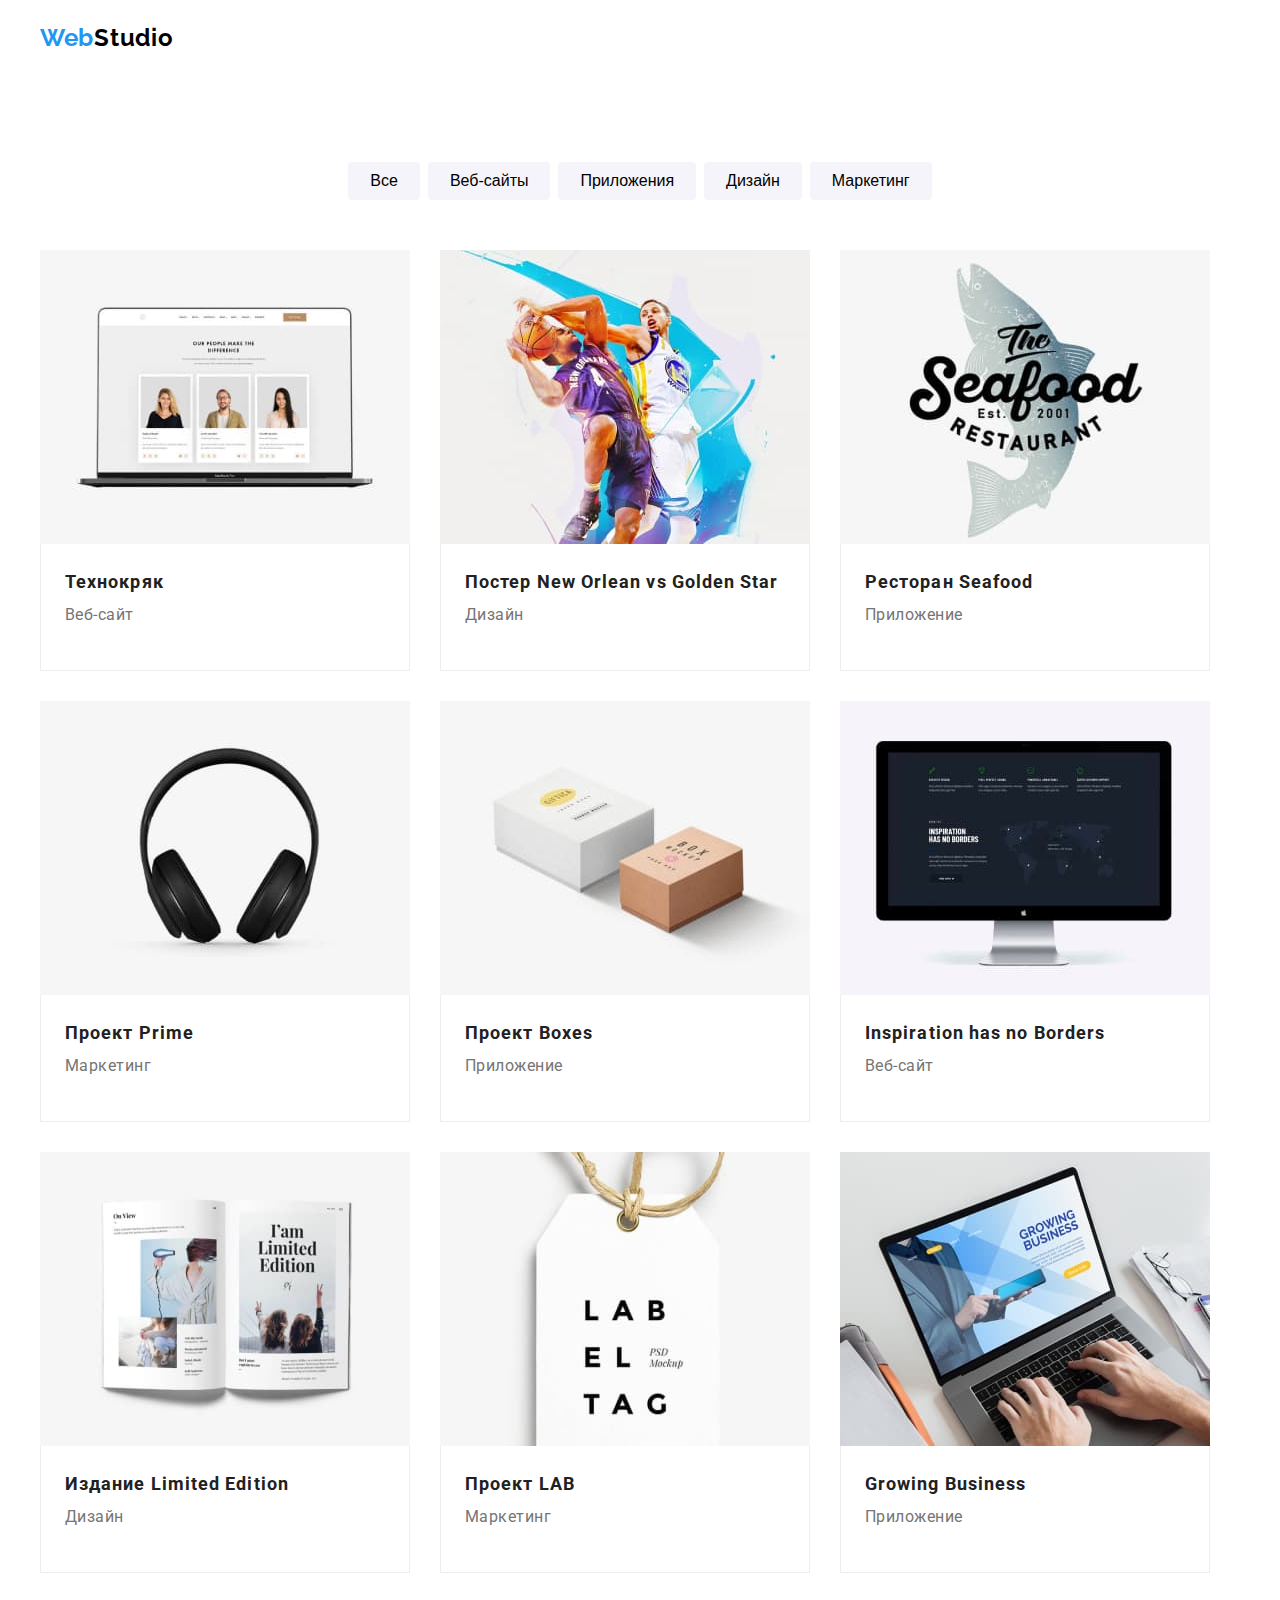
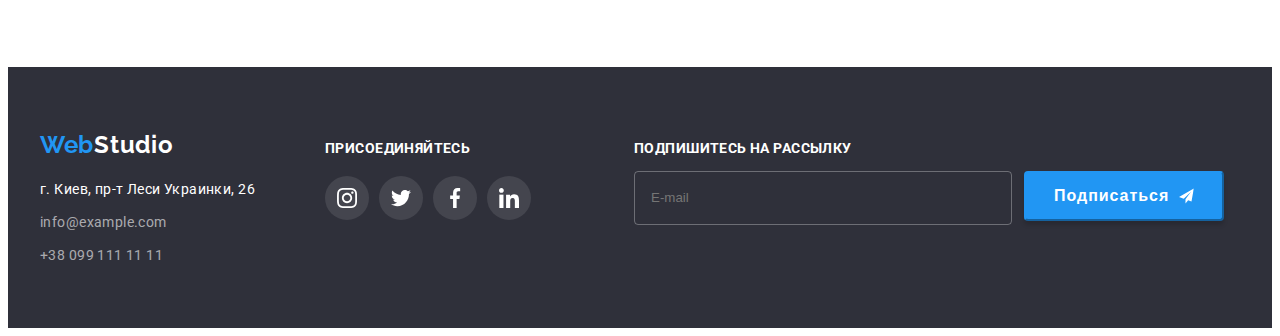
==== portfolio.html @ 55b9c70d "Адаптирует мобильную версию" ====
<!DOCTYPE html>
<html lang="en">

<head>
    <meta charset="UTF-8">
    <meta http-equiv="X-UA-Compatible" content="IE=edge">
    <meta name="viewport" content="width=device-width, initial-scale=1.0">
    <title>Document</title>
    <link
        href="https://fonts.googleapis.com/css2?family=Raleway:wght@700&family=Roboto:wght@400;500;700;900&display=swap"
        rel="stylesheet">
    <link rel="stylesheet" href="https://cdnjs.cloudflare.com/ajax/libs/animate.css/4.1.1/animate.min.css" />
    <link rel="stylesheet" href="https://cdnjs.cloudflare.com/ajax/libs/modern-normalize/1.0.0/modern-normalize.min.css"
        integrity="sha512-ISS7cAi1PEhQ8jnbJpJZMd29NlhNj4AWYyLOSp2CE/CsHxTCu+r+t0D2yoJudVrd0/8fTVPUVDzY5Tvli75u/g=="
        crossorigin="anonymous" />
    <!-- <link rel="stylesheet" href="./css/styles.css"> -->
    <link rel="stylesheet" href="./css/main.min.css">
</head>

<body>
    <!-- HEADER -->
    <header class="header border">
        <div class="container description__container header-container">
            <nav class="header__navigation">
                <a href="" class="footer-addres__logo link animate__backInDown" lang="en"><span>Web</span>Studio</a>

                <ul class="menu list">
                    <li class="menu__item">
                        <a href="./index.html" class="link menu-link">Студия</a>
                    </li>
                    <li class="menu__item">
                        <a href="" class="link current menu-link">Портфолио</a>
                    </li>
                    <li class="menu__item">
                        <a href="" class="link menu-link">Контакты</a>
                    </li>
                </ul>
            </nav>

            <ul class="list list-header header__list">
                <li class="list__item">
                    <a class="link list__link" href="mailtu:info@devstudio.com">
                        <svg class="list__link-cont" width="16" height="12">
                            <use href="./images/sprite.svg#icon-envelope"></use>
                        </svg>
                        info@devstudio.com
                    </a>
                </li>
                <li class="list__item">
                    <a class="link list__link " href="tel:+380961111111">
                        <svg class="list__link-cont" width="10" height="16">
                            <use href="./images/sprite.svg#icon-smartphone"></use>
                        </svg>
                        +38 096 111 11 11
                    </a>
                </li>
            </ul>
        </div>
    </header>

    <main>
        <section class="section">
            <div class="container description__container">
                <!-- Скрытый заголовок -->
                <h2 class="visually-hidden">Портфолио компании</h2>
                <ul class="filters">
                    <li class="filters__item list"><button class="button" type="button">Все</button></li>
                    <li class="filters__item list"><button class="button" type="button">Веб-сайты</button></li>
                    <li class="filters__item list"><button class="button" type="button">Приложения</button></li>
                    <li class="filters__item list"><button class="button" type="button">Дизайн</button></li>
                    <li class="filters__item list"><button class="button" type="button">Маркетинг</button></li>
                </ul>
                <ul class="portfolio list">
                    <li class="list  portfolio__list">
                        <a class="link portfolio__item" href="">
                            <div class="portfolio__wrapper">
                                <img src="./images/beb-tehnokr.jpg" alt="Three developers" width="370">
                                <p class="portfolio__overlay">Технокряк это современная площадка распространения
                                    коронавируса. Компании используют эту платформу для цифрового
                                    шпионажа и атак на защищённые сервера конкурентов.</p>
                            </div>
                            <div class="portfolio__border">
                                <h3 class="portfolio__heading">Технокряк</h3>
                                <p class="portfolio__text">Веб-сайт</p>
                            </div>
                        </a>
                    </li>
                    <li class="list portfolio__list">
                        <a class="link portfolio__item" href="">
                            <div class="portfolio__wrapper">
                                <img class="portfolio-img" src="./images/design-poster.jpg" alt="Boysketball game"
                                    width="370">
                                <p class="portfolio__overlay">Технокряк это современная площадка распространения
                                    коронавируса. Компании используют эту
                                    платформу для цифрового
                                    шпионажа и атак на защищённые сервера конкурентов.</p>
                            </div>
                            <div class="portfolio__border">
                                <h3 class="portfolio__heading">Постер New Orlean vs Golden Star</h3>
                                <p class="portfolio__text">Дизайн</p>
                            </div>
                        </a>
                    </li>
                    <li class="list portfolio__list">
                        <a class="link portfolio__item" href="">
                            <div class="portfolio__wrapper">
                                <img src="./images/app-restaurant.jpg" alt="Restaurant the seafood" width="370">
                                <p class="portfolio__overlay">Технокряк это современная площадка распространения
                                    коронавируса. Компании используют эту
                                    платформу для цифрового
                                    шпионажа и атак на защищённые сервера конкурентов.</p>
                            </div>
                            <div class="portfolio__border">
                                <h3 class="portfolio__heading">Ресторан Seafood</h3>
                                <p class="portfolio__text">Приложение</p>
                            </div>
                        </a>
                    </li>
                    <li class="list portfolio__list">
                        <a class="link portfolio__item" href="">
                            <div class="portfolio__wrapper">
                                <img src="./images/marketing-project.jpg" alt="Headphones" width="370">
                                <p class="portfolio__overlay">Технокряк это современная площадка распространения
                                    коронавируса. Компании используют эту
                                    платформу для цифрового
                                    шпионажа и атак на защищённые сервера конкурентов.</p>
                            </div>
                            <div class="portfolio__border">
                                <h3 class="portfolio__heading">Проект Prime</h3>
                                <p class="portfolio__text">Маркетинг</p>
                            </div>

                        </a>
                    </li>
                    <li class="list portfolio__list">
                        <a class="link portfolio__item" href="">
                            <div class="portfolio__wrapper">
                                <img src="./images/attachment-box.jpg" alt="Two boxes" width="370">
                                <p class="portfolio__overlay">Технокряк это современная площадка распространения
                                    коронавируса. Компании используют эту
                                    платформу для цифрового
                                    шпионажа и атак на защищённые сервера конкурентов.</p>
                            </div>
                            <div class="portfolio__border">
                                <h3 class="portfolio__heading">Проект Boxes</h3>
                                <p class="portfolio__text">Приложение</p>
                            </div>
                        </a>
                    </li>
                    <li class="list portfolio__list">
                        <a class="link portfolio__item" href="">
                            <div class="portfolio__wrapper">
                                <img src="./images/web-inspiration.jpg" alt="Computer" width="370">
                                <p class="portfolio__overlay">Технокряк это современная площадка распространения
                                    коронавируса. Компании используют эту
                                    платформу для цифрового
                                    шпионажа и атак на защищённые сервера конкурентов.</p>
                            </div>
                            <div class="portfolio__border">
                                <h3 class="portfolio__heading">Inspiration has no Borders</h3>
                                <p class="portfolio__text">Веб-сайт</p>
                            </div>
                        </a>
                    </li>
                    <li class="list portfolio__list">
                        <a class="link portfolio__item" href="">
                            <div class="portfolio__wrapper">
                                <img src="./images/edition-design.jpg" alt="Paper edition" width="370">
                                <p class="portfolio__overlay">Технокряк это современная площадка распространения
                                    коронавируса. Компании используют эту
                                    платформу для цифрового
                                    шпионажа и атак на защищённые сервера конкурентов.</p>
                            </div>
                            <div class="portfolio__border">
                                <h3 class="portfolio__heading">Издание Limited Edition</h3>
                                <p class="portfolio__text">Дизайн</p>
                            </div>

                        </a>
                    </li>
                    <li class="list portfolio__list">
                        <a class="link portfolio__item" href="">
                            <div class="portfolio__wrapper">
                                <img src="./images/marketing-lab.jpg" alt="Inscription emblem" width="370">
                                <p class="portfolio__overlay">Технокряк это современная площадка распространения
                                    коронавируса. Компании используют эту
                                    платформу для цифрового
                                    шпионажа и атак на защищённые сервера конкурентов.</p>
                            </div>
                            <div class="portfolio__border">
                                <h3 class="portfolio__heading">Проект LAB</h3>
                                <p class="portfolio__text">Маркетинг</p>
                            </div>
                        </a>
                    </li>
                    <li class="list portfolio__list">
                        <a class="link portfolio__item" href="">
                            <div class="portfolio__wrapper">
                                <img src="./images/business-application.jpg" alt="Growing business app" width="370">
                                <p class="portfolio__overlay">Технокряк это современная площадка распространения
                                    коронавируса. Компании используют эту
                                    платформу для цифрового
                                    шпионажа и атак на защищённые сервера конкурентов.</p>
                            </div>
                            <div class="portfolio__border">
                                <h3 class="portfolio__heading">Growing Business</h3>
                                <p class="portfolio__text">Приложение</p>
                            </div>
                        </a>
                    </li>
                </ul>
            </div>
        </section>
    </main>

    <!-- Footer -->
    <footer class="footer">
        <div class="container description__container footer-container">
            <div class="footer-addres footer__relations">
                <a class="footer-addres__logo link color" href="" lang="en"><span>Web</span>Studio</a>
                <address>
                    <p class="footer-addres__company">г. Киев, пр-т Леси Украинки, 26</p>
                    <ul class="contacts list">
                        <li class="contacts__element">
                            <a class="contacts__connect link" href="mailto:info@example.com">info@example.com</a>
                        </li>
                        <li>
                            <a class="contacts__connect link" href="tel:+380991111111">+38 099 111 11 11</a>
                        </li>
                    </ul>
                </address>
            </div>
            <div class="subscription">
                <p class="subscription__offer">Присоединяйтесь</p>
                <ul class="subscription-list list">
                    <li>
                        <a class="subscription-list__element" href="">
                            <svg class="footer-element__icon">
                                <use href="./images/sprite.svg#icon-instagram"></use>
                            </svg>
                        </a>
                    </li>
                    <li>
                        <a class="subscription-list__element" href="">
                            <svg class="footer-element__icon">
                                <use href="./images/sprite.svg#icon-twitter"></use>
                            </svg>
                        </a>
                    </li>
                    <li>
                        <a class="subscription-list__element" href="">
                            <svg class="footer-element__icon">
                                <use href="./images/sprite.svg#icon-facebook"></use>
                            </svg>
                        </a>
                    </li>
                    <li>
                        <a class="subscription-list__element" href="">
                            <svg class="footer-element__icon">
                                <use href="./images/sprite.svg#icon-linkedin"></use>
                            </svg>
                        </a>
                    </li>
                </ul>
            </div>
            <div class="footer-modal footer__footer-modal">
                <form action="">
                    <p class="footer-modal__subscription">Подпишитесь на рассылку</p>
                    <div class="footer-form">
                        <input type="email" name="user-email" class="footer-form__input" placeholder="E-mail">
                        <button type="submit" class="footer-btn">Подписаться
                            <svg class="footer-form__icon">
                                <use href="./images/sprite.svg#icon-send"></use>
                            </svg>
                        </button>
                    </div>
                </form>
            </div>
        </div>
    </footer>
</body>

</html>
---- css/styles.css ----
/* ============HEADER============= */

/* ==============HERO=============== */

/* ===========Особености подхода к работе=============== */

/* =========Вид деятельности компании========== */

/* ===========Состав компании============ */

/* ===============Постоянные клиенты================== */

/* ===============Footer============= */

/* ============Модальное окно================ */

/* =========Футер-форма============= */

/* ============Страница portfolio================ */
/* ============Секция портфолио компании============= */
---- css/main.min.css ----
:root{--primary-text-color:#212121;--second-color:#757575;--accent-color:#2196F3;--fon-batton: #2196F3;--wite-color:#ffffff;--transition-timing-function: cubic-bezier(0.4, 0, 0.2, 1);--transition-duration: 250ms;--background-color-backdrop: rgba(0, 0, 0, 0.2)}.visually-hidden{position:absolute;width:1px;height:1px;margin:-1px;border:0;padding:0;white-space:nowrap;clip-path:inset(100%);clip:rect(0 0 0 0);overflow:hidden}body{font-family:'roboto', sans-serif;background-color:#ffffff}.list{list-style:none;padding:0;margin:0}.link{text-decoration:none;color:#000}img{display:block}.section{padding-top:94px;padding-bottom:94px}.container{width:100%;padding-left:15px;padding-right:15px}@media screen and (min-width: 480px){.container{width:480px;margin:0 auto}}@media screen and (min-width: 768px){.container{width:768px}}@media screen and (min-width: 1200px){.container{width:1200px}}.work__title{font-size:36px;line-height:1.16;text-align:center;letter-spacing:0.03em;color:var(--primary-text-color);margin-top:0px;margin-bottom:50px}.social-list__icon{transition-property:fill;transition-duration:var(--transition-duration);transition-timing-function:var(--transition-timing-function);width:20px;height:20px;fill:#AFB1B8}.social-list__link:hover .social-list__icon,.social-list__link:focus .social-list__icon{fill:var(--wite-color)}.social-list{display:flex;justify-content:space-between}.social-list__link{transition-property:background-color;transition-duration:var(--transition-duration);transition-timing-function:var(--transition-timing-function);display:flex;justify-content:center;align-items:center;width:44px;height:44px;border-radius:50px}.social-list__link:hover,.social-list__link:focus{background-color:#2196F3}.backdrop{position:fixed;height:100%;width:100%;top:0;left:0;background-color:var(--background-color-backdrop);z-index:10;transition-property:opacity, visibility;transition-duration:var(--transition-duration);transition-timing-function:linear;background:rgba(0,0,0,0.2)}.is-hidden{opacity:0;pointer-events:none;visibility:hidden}.modal{position:absolute;top:50%;left:50%;transform:translate(-50%, -50%) scale(1);padding:40px;width:528px;height:581px;background-color:var(--wite-color);box-shadow:0px 1px 3px rgba(0,0,0,0.12),0px 1px 1px rgba(0,0,0,0.14),0px 2px 1px rgba(0,0,0,0.2);border-radius:4px;transition:transform var(--transition-duration) linear}.modal-clos-btn{position:absolute;top:8px;right:8px;width:30px;height:30px;border:1px solid rgba(0,0,0,0.1);cursor:pointer;background-color:var(--wite-color);border-radius:50%;padding:6px 6px;transition:fill var(--transition-duration) cubic-bezier(0.4, 0, 0.2, 1)}.modal-clos-btn:hover,.modal-clos-btn:focus{fill:var(--accent-color);transition:fill var(--transition-duration) cubic-bezier(0.4, 0, 0.2, 1)}.modal-clos-btn__icon{width:18px;height:18px}.form__policy-link{color:var(--accent-color)}.backdrop .is-hidden .modal{transform:translate(-50%, -50%) scale(0.8)}.form__head{font-style:normal;font-weight:bold;font-size:20px;line-height:1.15;text-align:center;margin-top:0px;margin-bottom:12px}.form{display:flex;flex-direction:column}.form__label{margin-bottom:10px;font-weight:400;font-size:12px;line-height:1.16;letter-spacing:0.01em;color:#757575}.form__input{width:100%;height:40px;border:1px solid rgba(33,33,33,0.2);border-radius:4px;padding-left:42px;cursor:pointer;transition:border-color var(--transition-duration) cubic-bezier(0.4, 0, 0.2, 1)}.form__input:focus{border-color:var(--accent-color);outline:none;transition:border-color var(--transition-duration) cubic-bezier(0.4, 0, 0.2, 1)}.form__icon{position:absolute;width:18px;height:18px;left:12px;top:50%;transform:translateY(-50%)}.form__input:focus+.form__icon{fill:var(--accent-color);transition:fill var(--transition-duration) cubic-bezier(0.4, 0, 0.2, 1)}.form__input-wrapper{margin-top:4px;display:block;position:relative}.form__message{height:120px;width:100%;border:1px solid rgba(33,33,33,0.2);resize:none;padding:12px 16px;margin-top:4px;transition:border-color var(--transition-duration) cubic-bezier(0.4, 0, 0.2, 1)}.form__message::placeholder{font-size:14px;line-height:1.14;letter-spacing:0.01em;color:rgba(117,117,117,0.5)}.form__message:focus{outline:none;border-color:var(--accent-color);transition:border-color var(--transition-duration) cubic-bezier(0.4, 0, 0.2, 1)}.visually-hidden{position:absolute !important;clip:rect(1px 1px 1px 1px);clip:rect(1px, 1px, 1px, 1px);padding:0 !important;border:0 !important;height:1px !important;width:1px !important;overflow:hidden}.form__icon-checkbox{vertical-align:middle;display:inline-block;width:16px;height:16px;background:#FFFFFF;color:#FFFFFF;border:2px solid #212121;border-radius:4px;transition:background var(--transition-duration) cubic-bezier(0.4, 0, 0.2, 1);cursor:pointer}.form__checkbox:checked+.form__icon-checkbox{background-image:url(../images/icon-check.svg);background-size:contain;background-origin:border-box;border-radius:2px;border:2px solid #2196F3;transition:background-image var(--transition-duration) cubic-bezier(0.4, 0, 0.2, 1);background-color:var(--accent-color)}.form__checkbox:focus+.form__icon-checkbox{border-color:var(--accent-color)}.form__checkbox-policy{font-weight:normal;font-size:14px;line-height:1.71;color:#757575;margin-bottom:30px}.form-btn{width:200px;height:50px;background:#2196F3;border-color:var(--accent-color);border-radius:4px;color:#FFFFFF;font-weight:700;font-size:16px;line-height:1.88;letter-spacing:0.06em;margin-left:auto;margin-right:auto;box-shadow:0px 1px 3px rgba(0,0,0,0.12),0px 1px 1px rgba(0,0,0,0.14),0px 2px 1px rgba(0,0,0,0.2);cursor:pointer}.form-btn:focus{font-size:16px;font-weight:700;letter-spacing:.06em;width:200px;height:50px;background:#2196F3;border-color:var(--accent-color);border-radius:4px;color:#FFFFFF;line-height:1.88;margin-left:auto;margin-right:auto;box-shadow:0px 1px 3px rgba(0,0,0,0.12),0px 1px 1px rgba(0,0,0,0.14),0px 2px 1px rgba(0,0,0,0.2);cursor:pointer}.footer__footer-modal{margin-left:93px}.footer-modal__subscription{font-size:14px;font-weight:bold;letter-spacing:.03em;line-height:1.14;text-transform:uppercase;color:#FFFFFF}.footer-form__input{width:358px;height:50px;border:1px solid rgba(255,255,255,0.3);border-radius:4px;background-color:inherit;padding-left:16px}.footer-btn{display:flex;align-items:center;width:200px;height:50px;background:#2196F3;box-shadow:0px 4px 4px rgba(0,0,0,0.15);border-radius:4px;border-color:var(--accent-color);margin-left:12px;font-weight:bold;padding-left:28px;padding-right:28px;font-size:16px;line-height:1.87;letter-spacing:0.06em;color:#FFFFFF;padding-top:13px;padding-bottom:13px;cursor:pointer}.footer-form__icon{height:24px;width:24px;margin-left:10px}.footer-form{display:flex;margin-left:auto}.mobile-menu{position:fixed;top:0;left:0;width:100vw;height:100vh;overflow:auto;background-color:#ffffff;opacity:0;visibility:hidden;pointer-events:none}.mobile-menu__container{position:relative;padding-left:25px;padding-top:48px;padding-bottom:48px}.mobile-menu__close-btn{position:absolute;top:10px;right:15px;border:none;background-color:transparent;padding:0;line-height:0;cursor:pointer;background-color:var(--wite-color);transition:fill var(--transition-duration) cubic-bezier(0.4, 0, 0.2, 1)}.mobile-menu__close-btn:hover,.mobile-menu__close-btn:focus{fill:var(--accent-color);transition:fill var(--transition-duration) cubic-bezier(0.4, 0, 0.2, 1)}.mobile-menu.is-open{opacity:0;visibility:visible;pointer-events:auto}.mobile-menu__icon{width:40px;height:40px;padding:5px}.mobile-menu__link{font-style:normal;font-weight:500;font-size:40px;line-height:1.17;letter-spacing:0.02em}.mobile-menu__contact-tel{font-weight:500;font-size:34px;line-height:1.17;letter-spacing:0.02em;color:#2196F3}.mobile-menu__contact-list:not(:last-child){margin-bottom:32px}.mobile-menu__contact-link{font-style:normal;font-weight:500;font-size:24px;line-height:1.16;letter-spacing:0.02em;color:#757575}.mobile-menu__contact{margin-top:302px}.mobile-menu__social{display:flex;margin-top:64px;margin-right:68px;justify-content:space-between}.mobile-menu__social-list{font-style:normal;font-weight:500;font-size:18px;line-height:1.22;letter-spacing:0.02em}.mobile-menu__social-link{color:var(--accent-color)}.mobile-menu__item:not(:last-child){margin-bottom:32px}.current{color:var(--accent-color)}.mobile-menu__social-link::after{content:"";margin-left:10px;border:1px solid rgba(33,33,33,0.2);transform:rotate(90deg)}.menu{display:none}.header{padding-top:16px;padding-bottom:16px}.header__container{display:flex;justify-content:space-between;align-items:center}.header__list{display:none}.header__mobile-menu-btn{line-height:0;background-color:transparent;border:none;padding:0}.header__mobile-menu-icon{width:40px;height:40px}.footer-addres__logo{animation-duration:1000ms;font-family:"Raleway", sans-serif;font-weight:700;font-size:24px;line-height:1.16;letter-spacing:0.03em}.footer-addres__logo>span{color:var(--accent-color)}.hero{text-align:center;padding-top:200px;padding-bottom:200px;background-color:#2F303A;background-image:linear-gradient(rgba(47,48,58,0.4), rgba(47,48,58,0.4)),url("../images/bg.jpg");width:1600px;height:600px;margin-left:auto;margin-right:auto;background-size:cover}.hero__caption{max-width:696px;font-weight:900;font-size:44px;line-height:1.36;margin-top:0px;margin-bottom:30px;margin-right:auto;margin-left:auto;color:var(--wite-color);text-transform:uppercase;letter-spacing:0.06em}.modal-btn{font-weight:bold;font-size:16px;line-height:1.87;background-color:var(--fon-batton);color:var(--wite-color);cursor:pointer;min-width:200px;border-radius:4px;padding:10px 32px;align-items:center}.description__blok{display:flex;justify-content:center;align-items:center;width:270px;height:120px;margin-bottom:30px;background:#F5F4FA;border-radius:4px}.description__img{width:70px;height:70px}.description{padding-top:94px;padding-bottom:94px}.description__list{display:flex}.description__item:not(:last-child){margin-right:30px}.depiction__title{margin-top:0px;margin-bottom:10px;font-weight:700;font-style:normal;font-size:14px;line-height:1.14;letter-spacing:0.03em;text-transform:uppercase;color:var(--primary-text-color)}.depiction__text{font-size:14px;line-height:1.71;letter-spacing:0.03em;color:var(--second-color);margin-top:0px;margin-bottom:0px}.work{padding-bottom:94px}.work__list{display:flex;align-items:center;margin-top:-30px;margin-left:-30px;flex-wrap:wrap}.work__item{margin-top:30px;margin-left:30px}.work__product{position:relative}.work__heading{position:absolute;bottom:0;left:0;background:rgba(47,48,58,0.8);display:flex;justify-content:center;align-items:center;font-weight:700;font-size:14px;line-height:1.14;text-align:center;letter-spacing:0.03em;text-transform:uppercase;color:var(--wite-color);margin-top:0px;margin-bottom:0px;width:100%;height:70px}.structure{background:#F5F4FA}.structure__list{display:flex;flex-wrap:wrap;margin-top:-30px;margin-left:-30px}.team-member{margin-top:30px;margin-left:30px;box-shadow:0px 1px 3px rgba(0,0,0,0.12),0px 1px 1px rgba(0,0,0,0.14),0px 2px 1px rgba(0,0,0,0.2)}.team-member__subtitle{font-family:'Roboto', sans-serif;font-weight:500;font-size:16px;line-height:1.18;letter-spacing:0.03em;text-align:center;color:var(--primary-text-color);margin-bottom:10px;margin-top:0}.team-member__profession{font-family:'Roboto', sans-serif;font-size:16px;line-height:1.18;letter-spacing:0.03em;text-align:center;color:var(--second-color);margin-top:0px;margin-bottom:16px}.team-member__bloc{padding-top:30px;padding-bottom:30px;background-color:var(--wite-color);border-radius:0px 0px 4px 4px;border:1px solid #EEEEEE;padding-left:32px;padding-right:32px}.regular-clients{display:flex;justify-content:space-between;align-items:center;flex-wrap:wrap}.regular-clients__link{display:flex;justify-content:center;width:170px;height:92px;border:1px solid #AFB1B8;border-radius:4px;transition-property:border;transition-duration:var(--transition-duration);transition-timing-function:var(--transition-timing-function)}.regular-clients__link:hover,.regular-clients__link:after{border:1px solid #2196F3}.regular-clients__item{transition-property:fill;transition-duration:var(--transition-duration);transition-timing-function:var(--transition-timing-function);fill:#AFB1B8}.regular-clients__link:hover .regular-clients__item,.regular-clients__link:focus .regular-clients__item{fill:var(--fon-batton)}.footer{background:#2F303A;padding-top:60px;padding-bottom:60px}.footer__relations{margin-right:70px}.color{margin-bottom:20px;margin-right:0px}address{font-style:normal;font-weight:normal}.footer-addres__company{font-size:14px;line-height:1.71;letter-spacing:0.03em;color:var(--wite-color);margin-top:20px;margin-bottom:9px}.link.color{color:var(--wite-color)}.contacts__connect{transition-property:color;transition-duration:var(--transition-duration);transition-timing-function:var(--transition-timing-function);font-size:14px;line-height:1.71;letter-spacing:0.03em;color:rgba(255,255,255,0.6)}.contacts__connect:hover,.contacts__connect:focus{color:var(--accent-color)}.contacts__element{margin-bottom:9px}.subscription__offer{font-weight:700;font-size:14px;line-height:16px;letter-spacing:0.03em;text-transform:uppercase;color:var(--wite-color);margin-top:0px;margin-bottom:20px}.footer-container{display:flex;align-items:baseline}.subscription-list{display:flex}.subscription-list__element{transition-property:background-color;transition-duration:var(--transition-duration);transition-timing-function:var(--transition-timing-function);display:flex;justify-content:center;align-items:center;width:44px;height:44px;margin-right:10px;background-color:rgba(255,255,255,0.1);border-radius:50%}.subscription-list__element:hover,.subscription-list__element:focus{background-color:var(--fon-batton)}.footer-element__icon{width:20px;height:20px;fill:var(--wite-color)}.filters{display:flex;justify-content:center;padding-left:0px;margin-top:0px;margin-bottom:50px}.filters__item{color:var(--primary-text-color);font-style:normal;font-weight:500;font-size:16px;line-height:1.62;letter-spacing:0.03em}.filters__item:not(:last-child){margin-right:8px}.button{transition-property:background-color, color, box-shadow;transition-duration:var(--transition-duration);transition-timing-function:var(--transition-timing-function);padding:6px 22px;text-align:center;background:#F5F4FA;font-size:16px;line-height:26px;border-radius:4px;border:none}.button:hover,.button:focus{color:#ffffff;background-color:var(--fon-batton);box-shadow:0px 3px 1px rgba(0,0,0,0.1),0px 1px 2px rgba(0,0,0,0.08),0px 2px 2px rgba(0,0,0,0.12)}.portfolio{display:flex;flex-wrap:wrap;margin-top:-30px;margin-left:-30px}.portfolio__list{margin-top:30px;margin-left:30px}.portfolio__heading{font-weight:700;font-size:18px;line-height:2;letter-spacing:0.06em;color:var(--primary-text-color);margin-top:0px;margin-bottom:0px}.portfolio__text{font-weight:400;font-size:16px;line-height:1.87;letter-spacing:0.03em;color:var(--second-color);margin-top:0px;margin-bottom:20px}.portfolio__border{background:var(--wite-color);padding:20px 24px;border-left:1px solid #EEEEEE;border-bottom:1px solid #EEEEEE;border-right:1px solid #EEEEEE}.portfolio__wrapper{position:relative;overflow:hidden}.portfolio__item{display:block;transition-property:box-shadow;transition-duration:var(--transition-duration);transition-timing-function:var(--transition-timing-function)}.link .portfolio__item:hover,.link .portfolio__item:focus{box-shadow:0px 1px 1px rgba(0,0,0,0.12),0px 4px 4px rgba(0,0,0,0.06),1px 4px 6px rgba(0,0,0,0.16)}.portfolio__overlay{position:absolute;top:0;left:0;height:100%;overflow:auto;transform:translateY(100%);transition-property:transform;transition-duration:var(--transition-duration);transition-timing-function:linear;background-color:rgba(33,150,243,0.9);font-size:18px;line-height:28px;letter-spacing:0.03em;color:#FFFFFF;padding:63px 24px 63px 24px;margin:0}.portfolio__item:hover .portfolio__overlay,.portfolio__item:focus .portfolio__overlay{transform:translateY(0%)}
/*# sourceMappingURL=main.min.css.map */
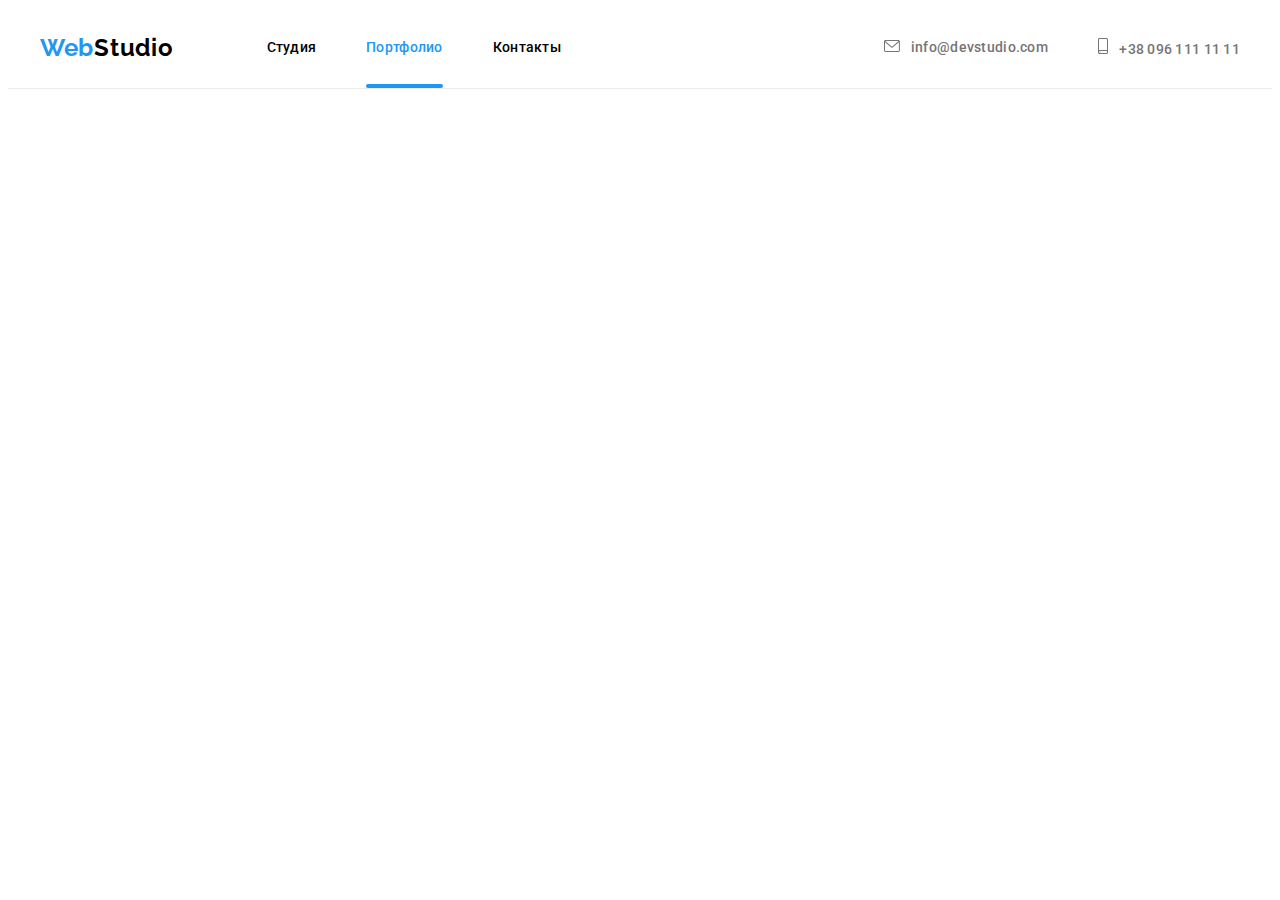
==== commit 0daef4f6: "Адаптирует под устройства" ====
--- a/portfolio.html
+++ b/portfolio.html
@@ -20,10 +20,10 @@
 <body>
     <!-- HEADER -->
     <header class="header border">
-        <div class="container description__container header-container">
+        <div class="container header__container">
             <nav class="header__navigation">
-                <a href="" class="footer-addres__logo link animate__backInDown" lang="en"><span>Web</span>Studio</a>
-
+                <a href="" class="footer-addres__logo link animate__backInDown"><span>Web</span>Studio</a>
+    
                 <ul class="menu list">
                     <li class="menu__item">
                         <a href="./index.html" class="link menu-link">Студия</a>
@@ -36,8 +36,13 @@
                     </li>
                 </ul>
             </nav>
-
-            <ul class="list list-header header__list">
+            <button type="button" class="header__mobile-menu-btn" data-menu-button>
+                <svg class="header__mobile-menu-icon">
+                    <use href="./images/sprite.svg#burger-icon"></use>
+                </svg>
+            </button>
+    
+            <ul class="list header__list">
                 <li class="list__item">
                     <a class="link list__link" href="mailtu:info@devstudio.com">
                         <svg class="list__link-cont" width="16" height="12">
@@ -56,12 +61,41 @@
                 </li>
             </ul>
         </div>
+        <div class="mobile-menu" data-menu>
+            <div class="container mobile-menu__container">
+                <button type="button" class="mobile-menu__close-btn" data-menu-close>
+                    <svg class="mobile-menu__icon">
+                        <use href="./images/sprite.svg#icon-close"></use>
+                    </svg>
+                </button>
+                <ul class="mobile-menu__nav list">
+                    <li class="mobile-menu__item"><a href="" class="mobile-menu__link link">Студия</a></li>
+                    <li class="mobile-menu__item"><a href="" class="mobile-menu__link current link">Портфолио</a></li>
+                    <li class="mobile-menu__item"><a href="" class="mobile-menu__link link">Контакты</a></li>
+                </ul>
+    
+                <ul class="mobile-menu__contact list">
+                    <li class="mobile-menu__contact-list"><a href="" class="mobile-menu__contact-tel link">+38 096 111 11
+                            11</a></li>
+                    <li class="mobile-menu__contact-list"><a href=""
+                            class="mobile-menu__contact-link link">info@devstudio.com</a></li>
+                </ul>
+    
+                <ul class="mobile-menu__social list">
+                    <li class="mobile-menu__social-list"><a href="" class="mobile-menu__social-link link">Instagram</a></li>
+                    <li class="mobile-menu__social-list"><a href="" class="mobile-menu__social-link link">Twitter</a></li>
+                    <li class="mobile-menu__social-list"><a href="" class="mobile-menu__social-link link">Facebook</a></li>
+                    <li class="mobile-menu__social-list"><a href="" class="mobile-menu__social-link link">LinkedIn</a></li>
+                </ul>
+            </div>
+        </div>
+    
     </header>
 
-    <main>
+    <!-- <main>
         <section class="section">
             <div class="container description__container">
-                <!-- Скрытый заголовок -->
+            
                 <h2 class="visually-hidden">Портфолио компании</h2>
                 <ul class="filters">
                     <li class="filters__item list"><button class="button" type="button">Все</button></li>
@@ -211,10 +245,10 @@
                 </ul>
             </div>
         </section>
-    </main>
+    </main> -->
 
     <!-- Footer -->
-    <footer class="footer">
+    <!-- <footer class="footer">
         <div class="container description__container footer-container">
             <div class="footer-addres footer__relations">
                 <a class="footer-addres__logo link color" href="" lang="en"><span>Web</span>Studio</a>
@@ -277,7 +311,7 @@
                 </form>
             </div>
         </div>
-    </footer>
+    </footer> -->
 </body>
 
 </html>--- a/css/main.min.css
+++ b/css/main.min.css
@@ -1,2 +1,2 @@
-:root{--primary-text-color:#212121;--second-color:#757575;--accent-color:#2196F3;--fon-batton: #2196F3;--wite-color:#ffffff;--transition-timing-function: cubic-bezier(0.4, 0, 0.2, 1);--transition-duration: 250ms;--background-color-backdrop: rgba(0, 0, 0, 0.2)}.visually-hidden{position:absolute;width:1px;height:1px;margin:-1px;border:0;padding:0;white-space:nowrap;clip-path:inset(100%);clip:rect(0 0 0 0);overflow:hidden}body{font-family:'roboto', sans-serif;background-color:#ffffff}.list{list-style:none;padding:0;margin:0}.link{text-decoration:none;color:#000}img{display:block}.section{padding-top:94px;padding-bottom:94px}.container{width:100%;padding-left:15px;padding-right:15px}@media screen and (min-width: 480px){.container{width:480px;margin:0 auto}}@media screen and (min-width: 768px){.container{width:768px}}@media screen and (min-width: 1200px){.container{width:1200px}}.work__title{font-size:36px;line-height:1.16;text-align:center;letter-spacing:0.03em;color:var(--primary-text-color);margin-top:0px;margin-bottom:50px}.social-list__icon{transition-property:fill;transition-duration:var(--transition-duration);transition-timing-function:var(--transition-timing-function);width:20px;height:20px;fill:#AFB1B8}.social-list__link:hover .social-list__icon,.social-list__link:focus .social-list__icon{fill:var(--wite-color)}.social-list{display:flex;justify-content:space-between}.social-list__link{transition-property:background-color;transition-duration:var(--transition-duration);transition-timing-function:var(--transition-timing-function);display:flex;justify-content:center;align-items:center;width:44px;height:44px;border-radius:50px}.social-list__link:hover,.social-list__link:focus{background-color:#2196F3}.backdrop{position:fixed;height:100%;width:100%;top:0;left:0;background-color:var(--background-color-backdrop);z-index:10;transition-property:opacity, visibility;transition-duration:var(--transition-duration);transition-timing-function:linear;background:rgba(0,0,0,0.2)}.is-hidden{opacity:0;pointer-events:none;visibility:hidden}.modal{position:absolute;top:50%;left:50%;transform:translate(-50%, -50%) scale(1);padding:40px;width:528px;height:581px;background-color:var(--wite-color);box-shadow:0px 1px 3px rgba(0,0,0,0.12),0px 1px 1px rgba(0,0,0,0.14),0px 2px 1px rgba(0,0,0,0.2);border-radius:4px;transition:transform var(--transition-duration) linear}.modal-clos-btn{position:absolute;top:8px;right:8px;width:30px;height:30px;border:1px solid rgba(0,0,0,0.1);cursor:pointer;background-color:var(--wite-color);border-radius:50%;padding:6px 6px;transition:fill var(--transition-duration) cubic-bezier(0.4, 0, 0.2, 1)}.modal-clos-btn:hover,.modal-clos-btn:focus{fill:var(--accent-color);transition:fill var(--transition-duration) cubic-bezier(0.4, 0, 0.2, 1)}.modal-clos-btn__icon{width:18px;height:18px}.form__policy-link{color:var(--accent-color)}.backdrop .is-hidden .modal{transform:translate(-50%, -50%) scale(0.8)}.form__head{font-style:normal;font-weight:bold;font-size:20px;line-height:1.15;text-align:center;margin-top:0px;margin-bottom:12px}.form{display:flex;flex-direction:column}.form__label{margin-bottom:10px;font-weight:400;font-size:12px;line-height:1.16;letter-spacing:0.01em;color:#757575}.form__input{width:100%;height:40px;border:1px solid rgba(33,33,33,0.2);border-radius:4px;padding-left:42px;cursor:pointer;transition:border-color var(--transition-duration) cubic-bezier(0.4, 0, 0.2, 1)}.form__input:focus{border-color:var(--accent-color);outline:none;transition:border-color var(--transition-duration) cubic-bezier(0.4, 0, 0.2, 1)}.form__icon{position:absolute;width:18px;height:18px;left:12px;top:50%;transform:translateY(-50%)}.form__input:focus+.form__icon{fill:var(--accent-color);transition:fill var(--transition-duration) cubic-bezier(0.4, 0, 0.2, 1)}.form__input-wrapper{margin-top:4px;display:block;position:relative}.form__message{height:120px;width:100%;border:1px solid rgba(33,33,33,0.2);resize:none;padding:12px 16px;margin-top:4px;transition:border-color var(--transition-duration) cubic-bezier(0.4, 0, 0.2, 1)}.form__message::placeholder{font-size:14px;line-height:1.14;letter-spacing:0.01em;color:rgba(117,117,117,0.5)}.form__message:focus{outline:none;border-color:var(--accent-color);transition:border-color var(--transition-duration) cubic-bezier(0.4, 0, 0.2, 1)}.visually-hidden{position:absolute !important;clip:rect(1px 1px 1px 1px);clip:rect(1px, 1px, 1px, 1px);padding:0 !important;border:0 !important;height:1px !important;width:1px !important;overflow:hidden}.form__icon-checkbox{vertical-align:middle;display:inline-block;width:16px;height:16px;background:#FFFFFF;color:#FFFFFF;border:2px solid #212121;border-radius:4px;transition:background var(--transition-duration) cubic-bezier(0.4, 0, 0.2, 1);cursor:pointer}.form__checkbox:checked+.form__icon-checkbox{background-image:url(../images/icon-check.svg);background-size:contain;background-origin:border-box;border-radius:2px;border:2px solid #2196F3;transition:background-image var(--transition-duration) cubic-bezier(0.4, 0, 0.2, 1);background-color:var(--accent-color)}.form__checkbox:focus+.form__icon-checkbox{border-color:var(--accent-color)}.form__checkbox-policy{font-weight:normal;font-size:14px;line-height:1.71;color:#757575;margin-bottom:30px}.form-btn{width:200px;height:50px;background:#2196F3;border-color:var(--accent-color);border-radius:4px;color:#FFFFFF;font-weight:700;font-size:16px;line-height:1.88;letter-spacing:0.06em;margin-left:auto;margin-right:auto;box-shadow:0px 1px 3px rgba(0,0,0,0.12),0px 1px 1px rgba(0,0,0,0.14),0px 2px 1px rgba(0,0,0,0.2);cursor:pointer}.form-btn:focus{font-size:16px;font-weight:700;letter-spacing:.06em;width:200px;height:50px;background:#2196F3;border-color:var(--accent-color);border-radius:4px;color:#FFFFFF;line-height:1.88;margin-left:auto;margin-right:auto;box-shadow:0px 1px 3px rgba(0,0,0,0.12),0px 1px 1px rgba(0,0,0,0.14),0px 2px 1px rgba(0,0,0,0.2);cursor:pointer}.footer__footer-modal{margin-left:93px}.footer-modal__subscription{font-size:14px;font-weight:bold;letter-spacing:.03em;line-height:1.14;text-transform:uppercase;color:#FFFFFF}.footer-form__input{width:358px;height:50px;border:1px solid rgba(255,255,255,0.3);border-radius:4px;background-color:inherit;padding-left:16px}.footer-btn{display:flex;align-items:center;width:200px;height:50px;background:#2196F3;box-shadow:0px 4px 4px rgba(0,0,0,0.15);border-radius:4px;border-color:var(--accent-color);margin-left:12px;font-weight:bold;padding-left:28px;padding-right:28px;font-size:16px;line-height:1.87;letter-spacing:0.06em;color:#FFFFFF;padding-top:13px;padding-bottom:13px;cursor:pointer}.footer-form__icon{height:24px;width:24px;margin-left:10px}.footer-form{display:flex;margin-left:auto}.mobile-menu{position:fixed;top:0;left:0;width:100vw;height:100vh;overflow:auto;background-color:#ffffff;opacity:0;visibility:hidden;pointer-events:none}.mobile-menu__container{position:relative;padding-left:25px;padding-top:48px;padding-bottom:48px}.mobile-menu__close-btn{position:absolute;top:10px;right:15px;border:none;background-color:transparent;padding:0;line-height:0;cursor:pointer;background-color:var(--wite-color);transition:fill var(--transition-duration) cubic-bezier(0.4, 0, 0.2, 1)}.mobile-menu__close-btn:hover,.mobile-menu__close-btn:focus{fill:var(--accent-color);transition:fill var(--transition-duration) cubic-bezier(0.4, 0, 0.2, 1)}.mobile-menu.is-open{opacity:0;visibility:visible;pointer-events:auto}.mobile-menu__icon{width:40px;height:40px;padding:5px}.mobile-menu__link{font-style:normal;font-weight:500;font-size:40px;line-height:1.17;letter-spacing:0.02em}.mobile-menu__contact-tel{font-weight:500;font-size:34px;line-height:1.17;letter-spacing:0.02em;color:#2196F3}.mobile-menu__contact-list:not(:last-child){margin-bottom:32px}.mobile-menu__contact-link{font-style:normal;font-weight:500;font-size:24px;line-height:1.16;letter-spacing:0.02em;color:#757575}.mobile-menu__contact{margin-top:302px}.mobile-menu__social{display:flex;margin-top:64px;margin-right:68px;justify-content:space-between}.mobile-menu__social-list{font-style:normal;font-weight:500;font-size:18px;line-height:1.22;letter-spacing:0.02em}.mobile-menu__social-link{color:var(--accent-color)}.mobile-menu__item:not(:last-child){margin-bottom:32px}.current{color:var(--accent-color)}.mobile-menu__social-link::after{content:"";margin-left:10px;border:1px solid rgba(33,33,33,0.2);transform:rotate(90deg)}.menu{display:none}.header{padding-top:16px;padding-bottom:16px}.header__container{display:flex;justify-content:space-between;align-items:center}.header__list{display:none}.header__mobile-menu-btn{line-height:0;background-color:transparent;border:none;padding:0}.header__mobile-menu-icon{width:40px;height:40px}.footer-addres__logo{animation-duration:1000ms;font-family:"Raleway", sans-serif;font-weight:700;font-size:24px;line-height:1.16;letter-spacing:0.03em}.footer-addres__logo>span{color:var(--accent-color)}.hero{text-align:center;padding-top:200px;padding-bottom:200px;background-color:#2F303A;background-image:linear-gradient(rgba(47,48,58,0.4), rgba(47,48,58,0.4)),url("../images/bg.jpg");width:1600px;height:600px;margin-left:auto;margin-right:auto;background-size:cover}.hero__caption{max-width:696px;font-weight:900;font-size:44px;line-height:1.36;margin-top:0px;margin-bottom:30px;margin-right:auto;margin-left:auto;color:var(--wite-color);text-transform:uppercase;letter-spacing:0.06em}.modal-btn{font-weight:bold;font-size:16px;line-height:1.87;background-color:var(--fon-batton);color:var(--wite-color);cursor:pointer;min-width:200px;border-radius:4px;padding:10px 32px;align-items:center}.description__blok{display:flex;justify-content:center;align-items:center;width:270px;height:120px;margin-bottom:30px;background:#F5F4FA;border-radius:4px}.description__img{width:70px;height:70px}.description{padding-top:94px;padding-bottom:94px}.description__list{display:flex}.description__item:not(:last-child){margin-right:30px}.depiction__title{margin-top:0px;margin-bottom:10px;font-weight:700;font-style:normal;font-size:14px;line-height:1.14;letter-spacing:0.03em;text-transform:uppercase;color:var(--primary-text-color)}.depiction__text{font-size:14px;line-height:1.71;letter-spacing:0.03em;color:var(--second-color);margin-top:0px;margin-bottom:0px}.work{padding-bottom:94px}.work__list{display:flex;align-items:center;margin-top:-30px;margin-left:-30px;flex-wrap:wrap}.work__item{margin-top:30px;margin-left:30px}.work__product{position:relative}.work__heading{position:absolute;bottom:0;left:0;background:rgba(47,48,58,0.8);display:flex;justify-content:center;align-items:center;font-weight:700;font-size:14px;line-height:1.14;text-align:center;letter-spacing:0.03em;text-transform:uppercase;color:var(--wite-color);margin-top:0px;margin-bottom:0px;width:100%;height:70px}.structure{background:#F5F4FA}.structure__list{display:flex;flex-wrap:wrap;margin-top:-30px;margin-left:-30px}.team-member{margin-top:30px;margin-left:30px;box-shadow:0px 1px 3px rgba(0,0,0,0.12),0px 1px 1px rgba(0,0,0,0.14),0px 2px 1px rgba(0,0,0,0.2)}.team-member__subtitle{font-family:'Roboto', sans-serif;font-weight:500;font-size:16px;line-height:1.18;letter-spacing:0.03em;text-align:center;color:var(--primary-text-color);margin-bottom:10px;margin-top:0}.team-member__profession{font-family:'Roboto', sans-serif;font-size:16px;line-height:1.18;letter-spacing:0.03em;text-align:center;color:var(--second-color);margin-top:0px;margin-bottom:16px}.team-member__bloc{padding-top:30px;padding-bottom:30px;background-color:var(--wite-color);border-radius:0px 0px 4px 4px;border:1px solid #EEEEEE;padding-left:32px;padding-right:32px}.regular-clients{display:flex;justify-content:space-between;align-items:center;flex-wrap:wrap}.regular-clients__link{display:flex;justify-content:center;width:170px;height:92px;border:1px solid #AFB1B8;border-radius:4px;transition-property:border;transition-duration:var(--transition-duration);transition-timing-function:var(--transition-timing-function)}.regular-clients__link:hover,.regular-clients__link:after{border:1px solid #2196F3}.regular-clients__item{transition-property:fill;transition-duration:var(--transition-duration);transition-timing-function:var(--transition-timing-function);fill:#AFB1B8}.regular-clients__link:hover .regular-clients__item,.regular-clients__link:focus .regular-clients__item{fill:var(--fon-batton)}.footer{background:#2F303A;padding-top:60px;padding-bottom:60px}.footer__relations{margin-right:70px}.color{margin-bottom:20px;margin-right:0px}address{font-style:normal;font-weight:normal}.footer-addres__company{font-size:14px;line-height:1.71;letter-spacing:0.03em;color:var(--wite-color);margin-top:20px;margin-bottom:9px}.link.color{color:var(--wite-color)}.contacts__connect{transition-property:color;transition-duration:var(--transition-duration);transition-timing-function:var(--transition-timing-function);font-size:14px;line-height:1.71;letter-spacing:0.03em;color:rgba(255,255,255,0.6)}.contacts__connect:hover,.contacts__connect:focus{color:var(--accent-color)}.contacts__element{margin-bottom:9px}.subscription__offer{font-weight:700;font-size:14px;line-height:16px;letter-spacing:0.03em;text-transform:uppercase;color:var(--wite-color);margin-top:0px;margin-bottom:20px}.footer-container{display:flex;align-items:baseline}.subscription-list{display:flex}.subscription-list__element{transition-property:background-color;transition-duration:var(--transition-duration);transition-timing-function:var(--transition-timing-function);display:flex;justify-content:center;align-items:center;width:44px;height:44px;margin-right:10px;background-color:rgba(255,255,255,0.1);border-radius:50%}.subscription-list__element:hover,.subscription-list__element:focus{background-color:var(--fon-batton)}.footer-element__icon{width:20px;height:20px;fill:var(--wite-color)}.filters{display:flex;justify-content:center;padding-left:0px;margin-top:0px;margin-bottom:50px}.filters__item{color:var(--primary-text-color);font-style:normal;font-weight:500;font-size:16px;line-height:1.62;letter-spacing:0.03em}.filters__item:not(:last-child){margin-right:8px}.button{transition-property:background-color, color, box-shadow;transition-duration:var(--transition-duration);transition-timing-function:var(--transition-timing-function);padding:6px 22px;text-align:center;background:#F5F4FA;font-size:16px;line-height:26px;border-radius:4px;border:none}.button:hover,.button:focus{color:#ffffff;background-color:var(--fon-batton);box-shadow:0px 3px 1px rgba(0,0,0,0.1),0px 1px 2px rgba(0,0,0,0.08),0px 2px 2px rgba(0,0,0,0.12)}.portfolio{display:flex;flex-wrap:wrap;margin-top:-30px;margin-left:-30px}.portfolio__list{margin-top:30px;margin-left:30px}.portfolio__heading{font-weight:700;font-size:18px;line-height:2;letter-spacing:0.06em;color:var(--primary-text-color);margin-top:0px;margin-bottom:0px}.portfolio__text{font-weight:400;font-size:16px;line-height:1.87;letter-spacing:0.03em;color:var(--second-color);margin-top:0px;margin-bottom:20px}.portfolio__border{background:var(--wite-color);padding:20px 24px;border-left:1px solid #EEEEEE;border-bottom:1px solid #EEEEEE;border-right:1px solid #EEEEEE}.portfolio__wrapper{position:relative;overflow:hidden}.portfolio__item{display:block;transition-property:box-shadow;transition-duration:var(--transition-duration);transition-timing-function:var(--transition-timing-function)}.link .portfolio__item:hover,.link .portfolio__item:focus{box-shadow:0px 1px 1px rgba(0,0,0,0.12),0px 4px 4px rgba(0,0,0,0.06),1px 4px 6px rgba(0,0,0,0.16)}.portfolio__overlay{position:absolute;top:0;left:0;height:100%;overflow:auto;transform:translateY(100%);transition-property:transform;transition-duration:var(--transition-duration);transition-timing-function:linear;background-color:rgba(33,150,243,0.9);font-size:18px;line-height:28px;letter-spacing:0.03em;color:#FFFFFF;padding:63px 24px 63px 24px;margin:0}.portfolio__item:hover .portfolio__overlay,.portfolio__item:focus .portfolio__overlay{transform:translateY(0%)}
+:root{--primary-text-color:#212121;--second-color:#757575;--accent-color:#2196F3;--fon-batton: #2196F3;--wite-color:#ffffff;--transition-timing-function: cubic-bezier(0.4, 0, 0.2, 1);--transition-duration: 250ms;--background-color-backdrop: rgba(0, 0, 0, 0.2)}.visually-hidden{position:absolute;width:1px;height:1px;margin:-1px;border:0;padding:0;white-space:nowrap;clip-path:inset(100%);clip:rect(0 0 0 0);overflow:hidden}body{font-family:'roboto', sans-serif;background-color:#ffffff}.list{list-style:none;padding:0;margin:0}.link{text-decoration:none;color:#000}img{display:block}.section{padding-top:60px;padding-bottom:60px}@media screen and (min-width: 1200px){.section{padding-top:94px;padding-bottom:94px}}.container{width:100%;padding-left:15px;padding-right:15px}@media screen and (min-width: 480px){.container{width:480px;margin:0 auto}}@media screen and (min-width: 768px){.container{width:768px}}@media screen and (min-width: 1200px){.container{width:1200px}}.work__title{font-size:28px;line-height:1.17;text-align:center;letter-spacing:0.03em;color:var(--primary-text-color);margin-top:0px;margin-bottom:30px}@media screen and (min-width: 1200px){.work__title{font-size:36px;line-height:1.16;text-align:center;letter-spacing:0.03em;color:var(--primary-text-color);margin-top:0px;margin-bottom:50px}}.social-list__icon{transition-property:fill;transition-duration:var(--transition-duration);transition-timing-function:var(--transition-timing-function);width:20px;height:20px;fill:#AFB1B8}.social-list__link:hover .social-list__icon,.social-list__link:focus .social-list__icon{fill:var(--wite-color)}.social-list{display:flex;justify-content:space-between}.social-list__link{transition-property:background-color;transition-duration:var(--transition-duration);transition-timing-function:var(--transition-timing-function);display:flex;justify-content:center;align-items:center;width:44px;height:44px;border-radius:50px}.social-list__link:hover,.social-list__link:focus{background-color:#2196F3}.social-list__link:not(:last-child){margin-right:10px}.social-list__item:not(:last-child){margin-right:10px}.backdrop{position:fixed;height:100%;width:100%;top:0;left:0;background-color:var(--background-color-backdrop);z-index:10;transition-property:opacity, visibility;transition-duration:var(--transition-duration);transition-timing-function:linear;background:rgba(0,0,0,0.2)}.is-hidden{opacity:0;pointer-events:none;visibility:hidden}.modal{position:absolute;top:50%;left:50%;transform:translate(-50%, -50%) scale(1);padding:40px;width:528px;height:581px;background-color:var(--wite-color);box-shadow:0px 1px 3px rgba(0,0,0,0.12),0px 1px 1px rgba(0,0,0,0.14),0px 2px 1px rgba(0,0,0,0.2);border-radius:4px;transition:transform var(--transition-duration) linear}.modal-clos-btn{position:absolute;top:8px;right:8px;width:30px;height:30px;border:1px solid rgba(0,0,0,0.1);cursor:pointer;background-color:var(--wite-color);border-radius:50%;padding:6px 6px;transition:fill var(--transition-duration) cubic-bezier(0.4, 0, 0.2, 1)}.modal-clos-btn:hover,.modal-clos-btn:focus{fill:var(--accent-color);transition:fill var(--transition-duration) cubic-bezier(0.4, 0, 0.2, 1)}.modal-clos-btn__icon{width:18px;height:18px}.form__policy-link{color:var(--accent-color)}.backdrop .is-hidden .modal{transform:translate(-50%, -50%) scale(0.8)}.form__head{font-style:normal;font-weight:bold;font-size:20px;line-height:1.15;text-align:center;margin-top:0px;margin-bottom:12px}.form{display:flex;flex-direction:column}.form__label{margin-bottom:10px;font-weight:400;font-size:12px;line-height:1.16;letter-spacing:0.01em;color:#757575}.form__input{width:100%;height:40px;border:1px solid rgba(33,33,33,0.2);border-radius:4px;padding-left:42px;cursor:pointer;transition:border-color var(--transition-duration) cubic-bezier(0.4, 0, 0.2, 1)}.form__input:focus{border-color:var(--accent-color);outline:none;transition:border-color var(--transition-duration) cubic-bezier(0.4, 0, 0.2, 1)}.form__icon{position:absolute;width:18px;height:18px;left:12px;top:50%;transform:translateY(-50%)}.form__input:focus+.form__icon{fill:var(--accent-color);transition:fill var(--transition-duration) cubic-bezier(0.4, 0, 0.2, 1)}.form__input-wrapper{margin-top:4px;display:block;position:relative}.form__message{height:120px;width:100%;border:1px solid rgba(33,33,33,0.2);resize:none;padding:12px 16px;margin-top:4px;transition:border-color var(--transition-duration) cubic-bezier(0.4, 0, 0.2, 1)}.form__message::placeholder{font-size:14px;line-height:1.14;letter-spacing:0.01em;color:rgba(117,117,117,0.5)}.form__message:focus{outline:none;border-color:var(--accent-color);transition:border-color var(--transition-duration) cubic-bezier(0.4, 0, 0.2, 1)}.visually-hidden{position:absolute !important;clip:rect(1px 1px 1px 1px);clip:rect(1px, 1px, 1px, 1px);padding:0 !important;border:0 !important;height:1px !important;width:1px !important;overflow:hidden}.form__icon-checkbox{vertical-align:middle;display:inline-block;width:16px;height:16px;background:#FFFFFF;color:#FFFFFF;border:2px solid #212121;border-radius:4px;transition:background var(--transition-duration) cubic-bezier(0.4, 0, 0.2, 1);cursor:pointer}.form__checkbox:checked+.form__icon-checkbox{background-image:url(../images/icon-check.svg);background-size:contain;background-origin:border-box;border-radius:2px;border:2px solid #2196F3;transition:background-image var(--transition-duration) cubic-bezier(0.4, 0, 0.2, 1);background-color:var(--accent-color)}.form__checkbox:focus+.form__icon-checkbox{border-color:var(--accent-color)}.form__checkbox-policy{font-weight:normal;font-size:14px;line-height:1.71;color:#757575;margin-bottom:30px}.form-btn{width:200px;height:50px;background:#2196F3;border-color:var(--accent-color);border-radius:4px;color:#FFFFFF;font-weight:700;font-size:16px;line-height:1.88;letter-spacing:0.06em;margin-left:auto;margin-right:auto;box-shadow:0px 1px 3px rgba(0,0,0,0.12),0px 1px 1px rgba(0,0,0,0.14),0px 2px 1px rgba(0,0,0,0.2);cursor:pointer}.form-btn:focus{font-size:16px;font-weight:700;letter-spacing:.06em;width:200px;height:50px;background:#2196F3;border-color:var(--accent-color);border-radius:4px;color:#FFFFFF;line-height:1.88;margin-left:auto;margin-right:auto;box-shadow:0px 1px 3px rgba(0,0,0,0.12),0px 1px 1px rgba(0,0,0,0.14),0px 2px 1px rgba(0,0,0,0.2);cursor:pointer}.footer__footer-modal{margin-left:93px}.footer-modal__subscription{font-size:14px;font-weight:bold;letter-spacing:.03em;line-height:1.14;text-transform:uppercase;color:#FFFFFF}.footer-form__input{width:358px;height:50px;border:1px solid rgba(255,255,255,0.3);border-radius:4px;background-color:inherit;padding-left:16px}.footer-btn{display:flex;align-items:center;width:200px;height:50px;background:#2196F3;box-shadow:0px 4px 4px rgba(0,0,0,0.15);border-radius:4px;border-color:var(--accent-color);margin-left:12px;font-weight:bold;padding-left:28px;padding-right:28px;font-size:16px;line-height:1.87;letter-spacing:0.06em;color:#FFFFFF;padding-top:13px;padding-bottom:13px;cursor:pointer}.footer-form__icon{height:24px;width:24px;margin-left:10px}.footer-form{display:flex;margin-left:auto}.mobile-menu{position:fixed;top:0;left:0;width:100vw;height:100vh;overflow:auto;background-color:#ffffff;opacity:0;visibility:hidden;pointer-events:none}.mobile-menu__container{position:relative;padding-left:25px;padding-top:48px;padding-bottom:48px}.mobile-menu__close-btn{position:absolute;top:10px;right:15px;border:none;background-color:transparent;padding:0;line-height:0;cursor:pointer;background-color:var(--wite-color);transition:fill var(--transition-duration) cubic-bezier(0.4, 0, 0.2, 1)}.mobile-menu__close-btn:hover,.mobile-menu__close-btn:focus{fill:var(--accent-color);transition:fill var(--transition-duration) cubic-bezier(0.4, 0, 0.2, 1)}.mobile-menu.is-open{opacity:1;visibility:visible;pointer-events:auto}.mobile-menu__icon{width:40px;height:40px;padding:5px}.mobile-menu__link{font-style:normal;font-weight:500;font-size:40px;line-height:1.17;letter-spacing:0.02em}.mobile-menu__contact-tel{font-weight:500;font-size:34px;line-height:1.17;letter-spacing:0.02em;color:#2196F3}.mobile-menu__contact-list:not(:last-child){margin-bottom:32px}.mobile-menu__contact-link{font-style:normal;font-weight:500;font-size:24px;line-height:1.16;letter-spacing:0.02em;color:#757575}.mobile-menu__contact{margin-top:302px}.mobile-menu__social{display:flex;margin-top:64px;margin-right:68px;justify-content:space-between}.mobile-menu__social-list{font-style:normal;font-weight:500;font-size:18px;line-height:1.22;letter-spacing:0.02em}.mobile-menu__social-link{color:var(--accent-color)}.mobile-menu__item:not(:last-child){margin-bottom:32px}.current{color:var(--accent-color)}.mobile-menu__social-link::after{content:"";margin-left:10px;border:1px solid rgba(33,33,33,0.2);transform:rotate(90deg)}.menu{display:none}.header{padding-top:16px;padding-bottom:16px}.header__container{display:flex;justify-content:space-between;align-items:center}.header__list{display:none}.header__mobile-menu-btn{line-height:0;background-color:transparent;border:none;padding:0}.header__mobile-menu-icon{width:40px;height:40px}.footer-addres__logo{animation-duration:1000ms;font-family:"Raleway", sans-serif;font-weight:700;font-size:24px;line-height:1.16;letter-spacing:0.03em}.footer-addres__logo>span{color:var(--accent-color)}@media screen and (min-width: 768px){.header{padding-top:0px;padding-bottom:0px}.menu{display:inline-flex;align-items:center}.menu__item:not(:last-child){margin-right:50px}.menu-link{padding-top:32px;padding-bottom:32px;transition-property:color;transition-duration:var(--transition-duration);transition-timing-function:var(--transition-timing-function);display:block;font-weight:500;font-size:14px;line-height:1.14;letter-spacing:0.02em;color:var --primary-text-color}.menu-link:hover,.menu-link:focus{color:var(--accent-color)}.header__list{display:inline;margin-top:21px;margin-bottom:21px}.header__mobile-menu-btn{display:none}.header__navigation{display:flex;align-items:center}.footer-addres__logo{margin-right:88px}.list__link{font-weight:500;font-size:14px;line-height:1.14;letter-spacing:0.02em;color:var(--second-color);fill:var(--second-color);transition-property:color;transition-duration:var(--transition-duration);transition-timing-function:var(--transition-timing-function)}.list__link:hover,.list__link:focus{color:var(--accent-color)}.list__link:not(:last-child){padding-bottom:10px}.list__link-cont{transition-property:fill;transition-duration:var(--transition-duration);transition-timing-function:var(--transition-timing-function);margin-right:8px}.list__link:hover .list__link-cont,.list__link:focus .list__link-cont{transition-property:fill;transition-duration:var(--transition-duration);transition-timing-function:var(--transition-timing-function);fill:var(--fon-batton)}.list__item:not(:last-child){margin-bottom:10px}.header.border{border-bottom:1px solid #ECECEC}.current{position:relative;color:var(--accent-color)}.current::after{position:absolute;content:"";width:100%;left:0;bottom:0;background:#2196F3;border-radius:2px;height:4px}}@media screen and (min-width: 1200px){.footer-addres__logo{margin-right:93px}.header__list{display:flex;align-items:center;margin-left:auto}.list__item{display:flex;align-items:center}.list__item:not(:last-child){margin-right:50px;margin-bottom:0px}}.hero{text-align:center;padding-top:116px;padding-bottom:120px;background-color:#2F303A;background-image:linear-gradient(rgba(47,48,58,0.4), rgba(47,48,58,0.4)),url("../../images/hero-fon/fon-mob.jpg");min-height:402px;margin-left:auto;margin-right:auto;background-size:cover;background-position:center}.hero__caption{max-width:360px;font-weight:900;font-size:26px;line-height:1.61;margin-top:0px;margin-bottom:30px;margin-right:auto;margin-left:auto;color:var(--wite-color);text-transform:uppercase;letter-spacing:0.06em}@media (min-device-pixel-ratio: 2) and (max-width: 767px), (min-resolution: 192dpi) and (max-width: 767px), (min-resolution: 2dppx) and (max-width: 767px){.hero{background-image:linear-gradient(rgba(47,48,58,0.4), rgba(47,48,58,0.4)),url("../../images/hero-fon/fon-mob@2x.jpg")}}.modal-btn{font-weight:bold;font-size:16px;line-height:1.87;background-color:var(--fon-batton);color:var(--wite-color);cursor:pointer;min-width:200px;border-radius:4px;padding:10px 32px;align-items:center}@media screen and (min-width: 768px){.hero{padding-top:118px;padding-bottom:118px;background-image:linear-gradient(rgba(47,48,58,0.4), rgba(47,48,58,0.4)),url(../../images/hero-fon/fon-tablet.jpg);min-height:400px}}@media (min-device-pixel-ratio: 2) and (min-width: 768px), (min-resolution: 192dpi) and (min-width: 768px), (min-resolution: 2dppx) and (min-width: 768px){.hero{background-image:linear-gradient(rgba(47,48,58,0.4), rgba(47,48,58,0.4)),url("../../images/hero-fon/fon-tablet@2x.jpg")}}@media screen and (min-width: 1200px){.hero{padding-top:200px;padding-bottom:200px;background-image:linear-gradient(rgba(47,48,58,0.4), rgba(47,48,58,0.4)),url(../../images/hero-fon/fon-desctop.jpg);max-width:1600px;height:600px}.hero__caption{max-width:696px;font-weight:900;font-size:44px;line-height:1.36}}@media (min-device-pixel-ratio: 2) and (min-width: 1200px), (min-resolution: 192dpi) and (min-width: 1200px), (min-resolution: 2dppx) and (min-width: 1200px){.hero{background-image:linear-gradient(rgba(47,48,58,0.4), rgba(47,48,58,0.4)),url("../../images/hero-fon/fon-desctop@2x.jpg")}}.description__blok{width:100%;height:120px;background:#F5F4FA;border-radius:4px;margin-bottom:30px;text-align:center;padding-top:25px;padding-bottom:25px}.description__img{width:70px;height:70px;margin-right:auto;margin-left:auto}.description{padding-top:58px;padding-bottom:60px}.depiction__title{margin-top:0;margin-bottom:10px;font-weight:700;font-style:normal;font-size:14px;line-height:1.14;letter-spacing:0.03em;text-align:center;text-transform:uppercase;color:var(--primary-text-color)}.depiction__text{font-size:14px;line-height:1.71;letter-spacing:0.03em;color:var(--second-color);margin-top:0px;margin-bottom:0px}.description__item:not(:last-child){margin-bottom:30px}@media screen and (min-width: 768px){.description{padding-top:60px}.description__list{display:flex;flex-wrap:wrap;margin-top:30px;margin-left:-30px}.description__item{flex-basis:calc(100% / 2 - 30px);margin-left:30px}}@media screen and (min-width: 1200px){.description__blok{display:flex;justify-content:center;align-items:center;width:270px}.description{padding-top:94px;padding-bottom:94px}.description__list{flex-wrap:nowrap;margin-top:0}.description__item:not(:last-child){margin-right:30px}}.work{display:none}@media screen and (min-width: 1200px){.work{display:block;padding-bottom:94px}.work__list{display:flex;align-items:center;margin-top:-30px;margin-left:-30px;flex-wrap:wrap}.work__item{margin-top:30px;margin-left:30px}.work__product{position:relative}.work__heading{position:absolute;bottom:0;left:0;background:rgba(47,48,58,0.8);display:flex;justify-content:center;align-items:center;font-weight:700;font-size:14px;line-height:1.14;text-align:center;letter-spacing:0.03em;text-transform:uppercase;color:var(--wite-color);margin-top:0px;margin-bottom:0px;width:100%;height:70px}}.structure{background:#F5F4FA}.team-member{width:100%;max-width:450px;display:flex;flex-wrap:wrap;align-items:center;justify-content:center;margin-bottom:30px;background:#ffffff;box-shadow:0px 1px 3px rgba(0,0,0,0.12),0px 1px 1px rgba(0,0,0,0.14),0px 2px 1px rgba(0,0,0,0.2);border-radius:0px 0px 4px 4px}.team-member__subtitle{font-family:'Roboto', sans-serif;font-weight:500;font-size:16px;line-height:1.18;letter-spacing:0.03em;text-align:center;color:var(--primary-text-color);margin-bottom:10px;margin-top:0}.team-member__profession{font-family:'Roboto', sans-serif;font-size:16px;line-height:1.18;letter-spacing:0.03em;text-align:center;color:var(--second-color);margin-top:0px;margin-bottom:16px}.team-member__bloc{padding-top:30px;padding-bottom:30px}@media screen and (min-width: 768px){.team-member__bloc{padding-top:30px;padding-bottom:24px}.structure__list{display:flex;flex-wrap:wrap;margin-top:30px;margin-left:-30px}.team-member{margin-left:30px;width:calc((100%-60px)/2)}}.regular-clients{display:flex;justify-content:space-between;align-items:center;flex-wrap:wrap}.regular-clients__link{display:flex;justify-content:center;width:170px;height:92px;border:1px solid #AFB1B8;border-radius:4px;transition-property:border;transition-duration:var(--transition-duration);transition-timing-function:var(--transition-timing-function)}.regular-clients__link:hover,.regular-clients__link:after{border:1px solid #2196F3}.regular-clients__item{transition-property:fill;transition-duration:var(--transition-duration);transition-timing-function:var(--transition-timing-function);fill:#AFB1B8}.regular-clients__link:hover .regular-clients__item,.regular-clients__link:focus .regular-clients__item{fill:var(--fon-batton)}.footer{background:#2F303A;padding-top:60px;padding-bottom:60px}.footer__relations{margin-right:70px}.color{margin-bottom:20px;margin-right:0px}address{font-style:normal;font-weight:normal}.footer-addres__company{font-size:14px;line-height:1.71;letter-spacing:0.03em;color:var(--wite-color);margin-top:20px;margin-bottom:9px}.link.color{color:var(--wite-color)}.contacts__connect{transition-property:color;transition-duration:var(--transition-duration);transition-timing-function:var(--transition-timing-function);font-size:14px;line-height:1.71;letter-spacing:0.03em;color:rgba(255,255,255,0.6)}.contacts__connect:hover,.contacts__connect:focus{color:var(--accent-color)}.contacts__element{margin-bottom:9px}.subscription__offer{font-weight:700;font-size:14px;line-height:16px;letter-spacing:0.03em;text-transform:uppercase;color:var(--wite-color);margin-top:0px;margin-bottom:20px}.footer-container{display:flex;align-items:baseline}.subscription-list{display:flex}.subscription-list__element{transition-property:background-color;transition-duration:var(--transition-duration);transition-timing-function:var(--transition-timing-function);display:flex;justify-content:center;align-items:center;width:44px;height:44px;margin-right:10px;background-color:rgba(255,255,255,0.1);border-radius:50%}.subscription-list__element:hover,.subscription-list__element:focus{background-color:var(--fon-batton)}.footer-element__icon{width:20px;height:20px;fill:var(--wite-color)}.filters{display:flex;justify-content:center;padding-left:0px;margin-top:0px;margin-bottom:50px}.filters__item{color:var(--primary-text-color);font-style:normal;font-weight:500;font-size:16px;line-height:1.62;letter-spacing:0.03em}.filters__item:not(:last-child){margin-right:8px}.button{transition-property:background-color, color, box-shadow;transition-duration:var(--transition-duration);transition-timing-function:var(--transition-timing-function);padding:6px 22px;text-align:center;background:#F5F4FA;font-size:16px;line-height:26px;border-radius:4px;border:none}.button:hover,.button:focus{color:#ffffff;background-color:var(--fon-batton);box-shadow:0px 3px 1px rgba(0,0,0,0.1),0px 1px 2px rgba(0,0,0,0.08),0px 2px 2px rgba(0,0,0,0.12)}.portfolio{display:flex;flex-wrap:wrap;margin-top:-30px;margin-left:-30px}.portfolio__list{margin-top:30px;margin-left:30px}.portfolio__heading{font-weight:700;font-size:18px;line-height:2;letter-spacing:0.06em;color:var(--primary-text-color);margin-top:0px;margin-bottom:0px}.portfolio__text{font-weight:400;font-size:16px;line-height:1.87;letter-spacing:0.03em;color:var(--second-color);margin-top:0px;margin-bottom:20px}.portfolio__border{background:var(--wite-color);padding:20px 24px;border-left:1px solid #EEEEEE;border-bottom:1px solid #EEEEEE;border-right:1px solid #EEEEEE}.portfolio__wrapper{position:relative;overflow:hidden}.portfolio__item{display:block;transition-property:box-shadow;transition-duration:var(--transition-duration);transition-timing-function:var(--transition-timing-function)}.link .portfolio__item:hover,.link .portfolio__item:focus{box-shadow:0px 1px 1px rgba(0,0,0,0.12),0px 4px 4px rgba(0,0,0,0.06),1px 4px 6px rgba(0,0,0,0.16)}.portfolio__overlay{position:absolute;top:0;left:0;height:100%;overflow:auto;transform:translateY(100%);transition-property:transform;transition-duration:var(--transition-duration);transition-timing-function:linear;background-color:rgba(33,150,243,0.9);font-size:18px;line-height:28px;letter-spacing:0.03em;color:#FFFFFF;padding:63px 24px 63px 24px;margin:0}.portfolio__item:hover .portfolio__overlay,.portfolio__item:focus .portfolio__overlay{transform:translateY(0%)}
 /*# sourceMappingURL=main.min.css.map */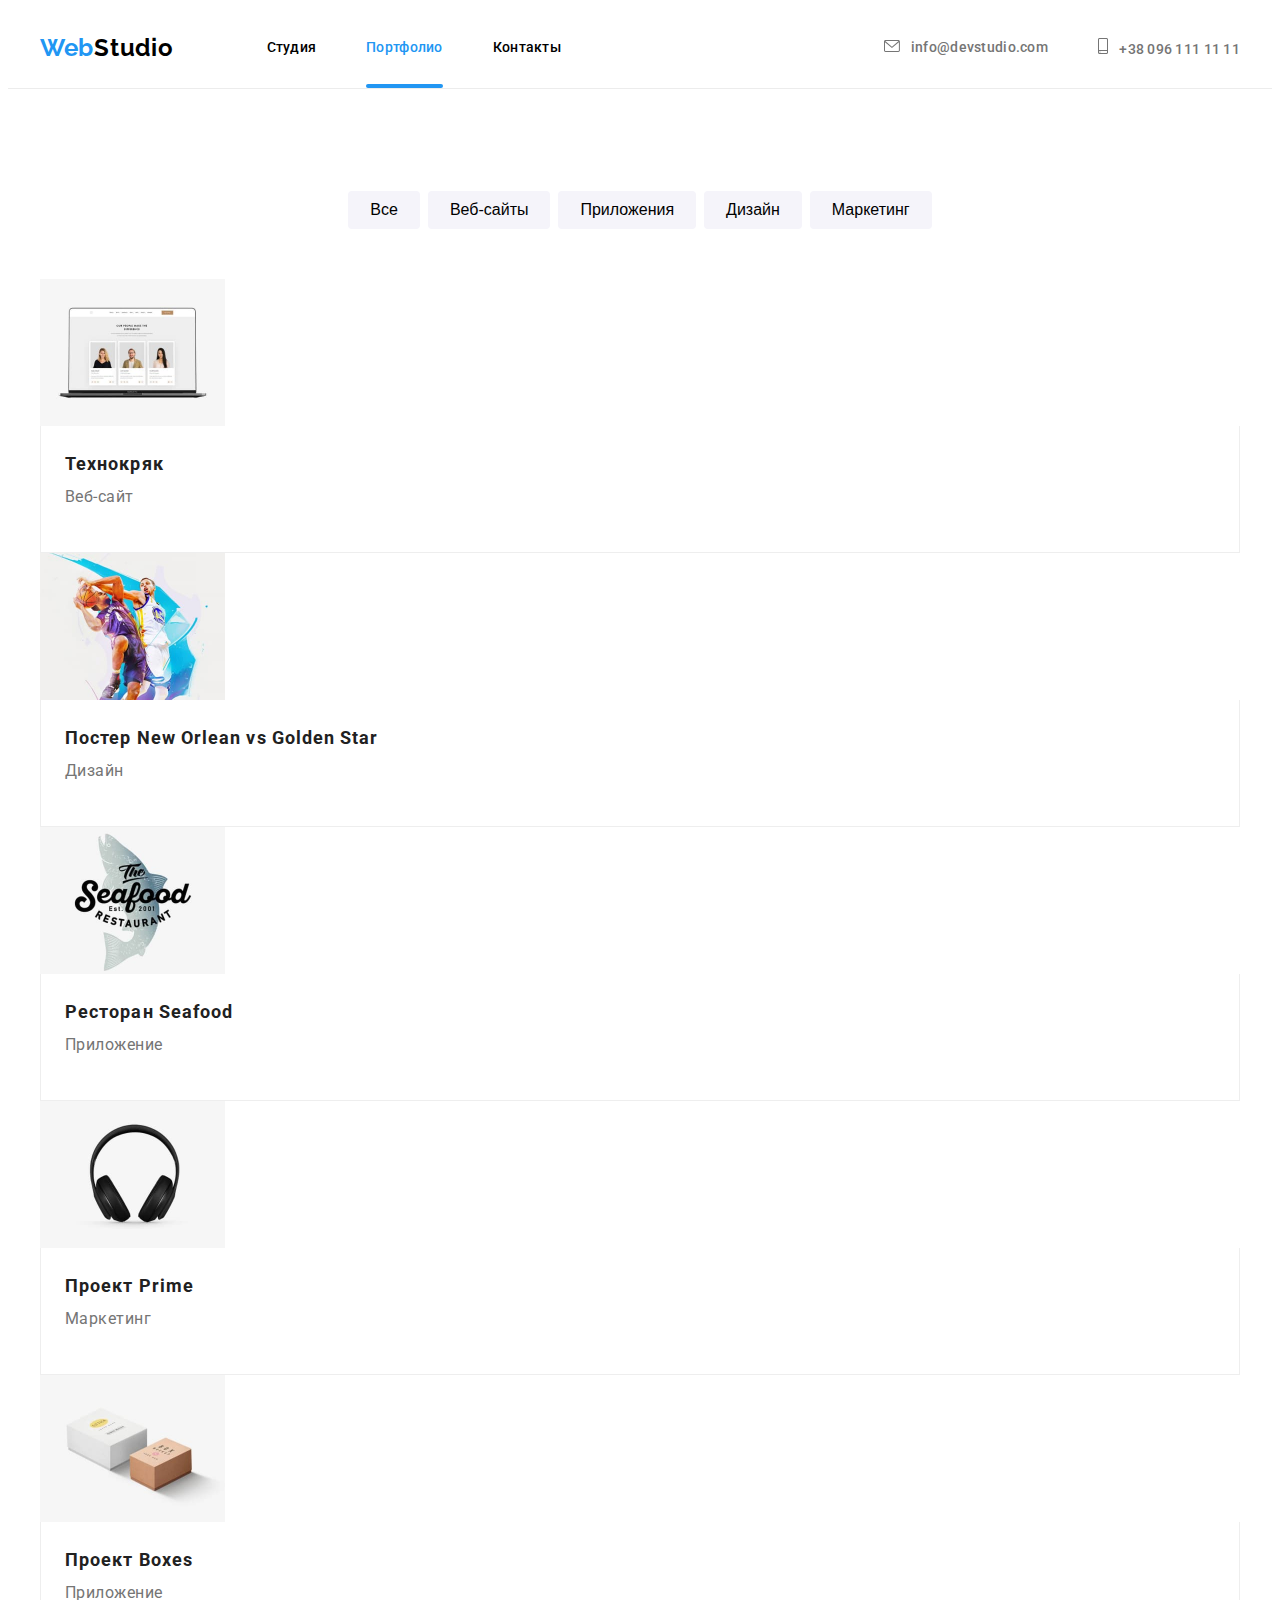
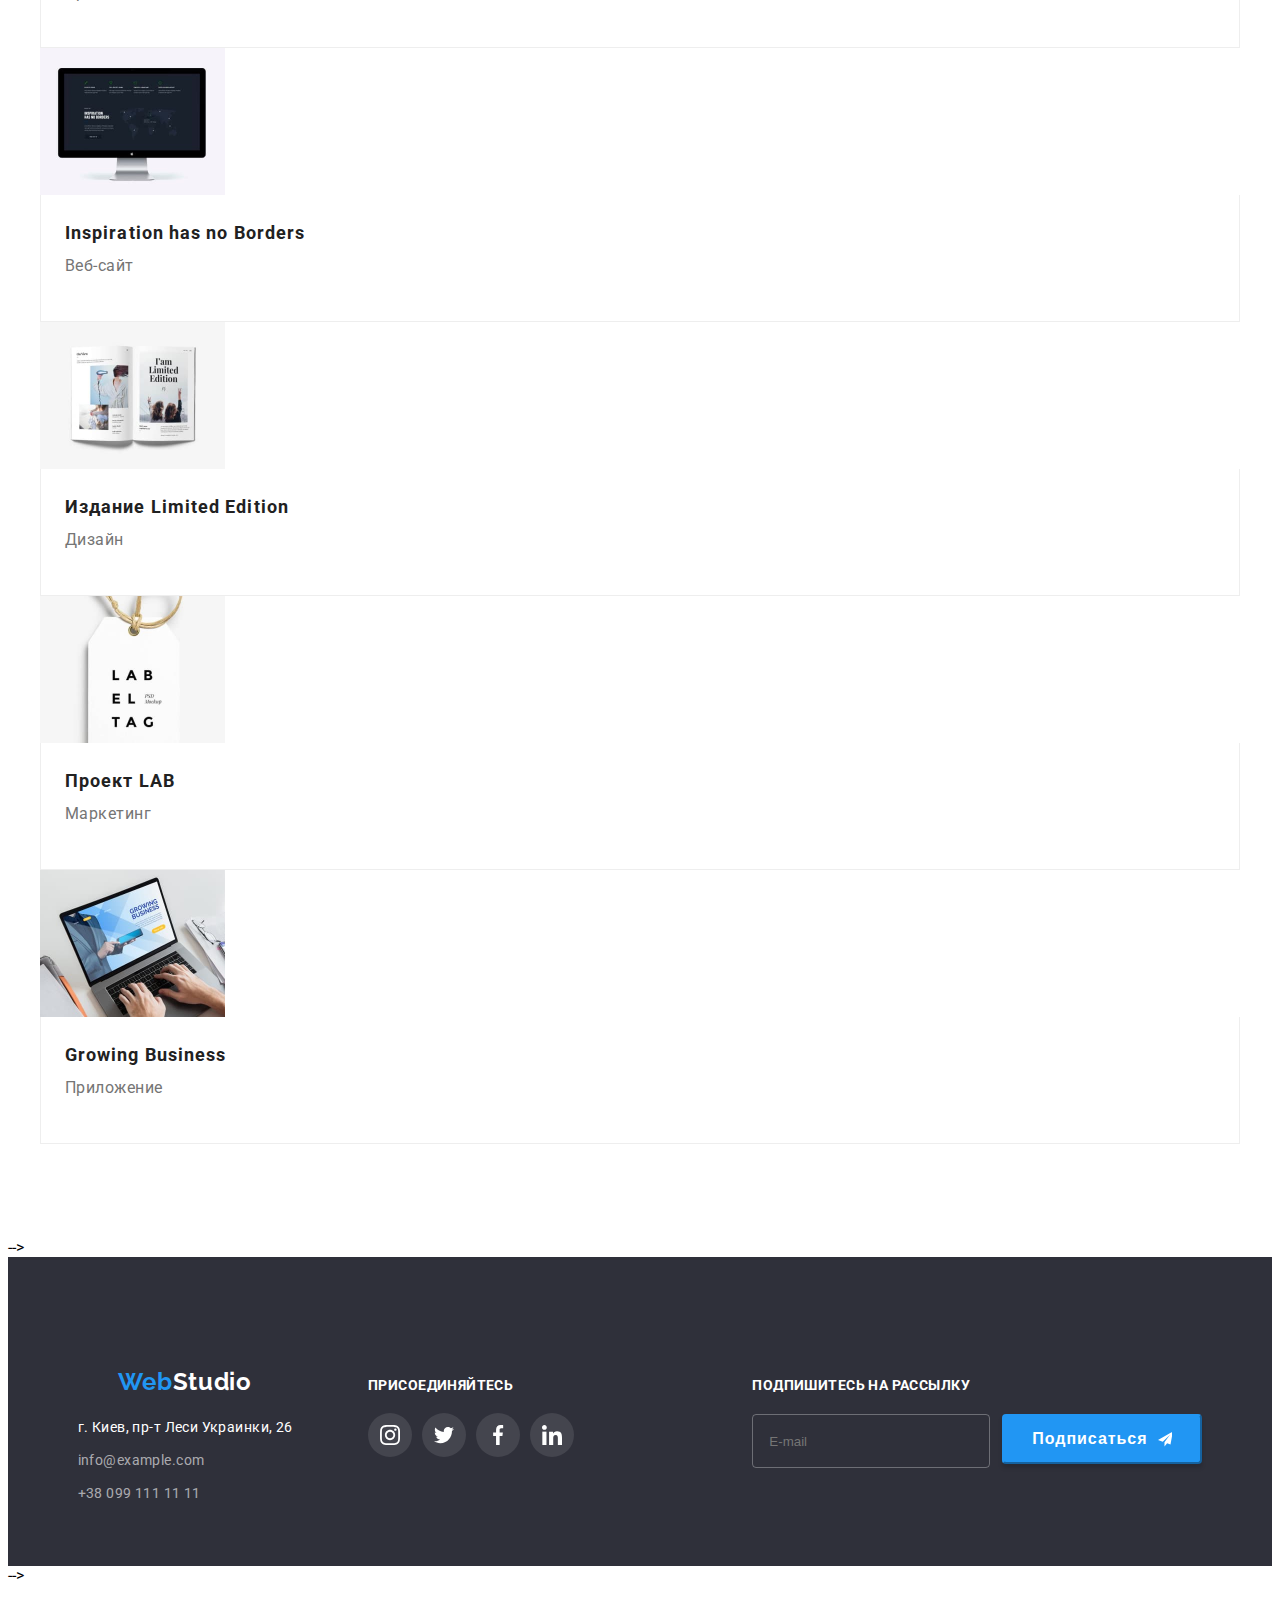
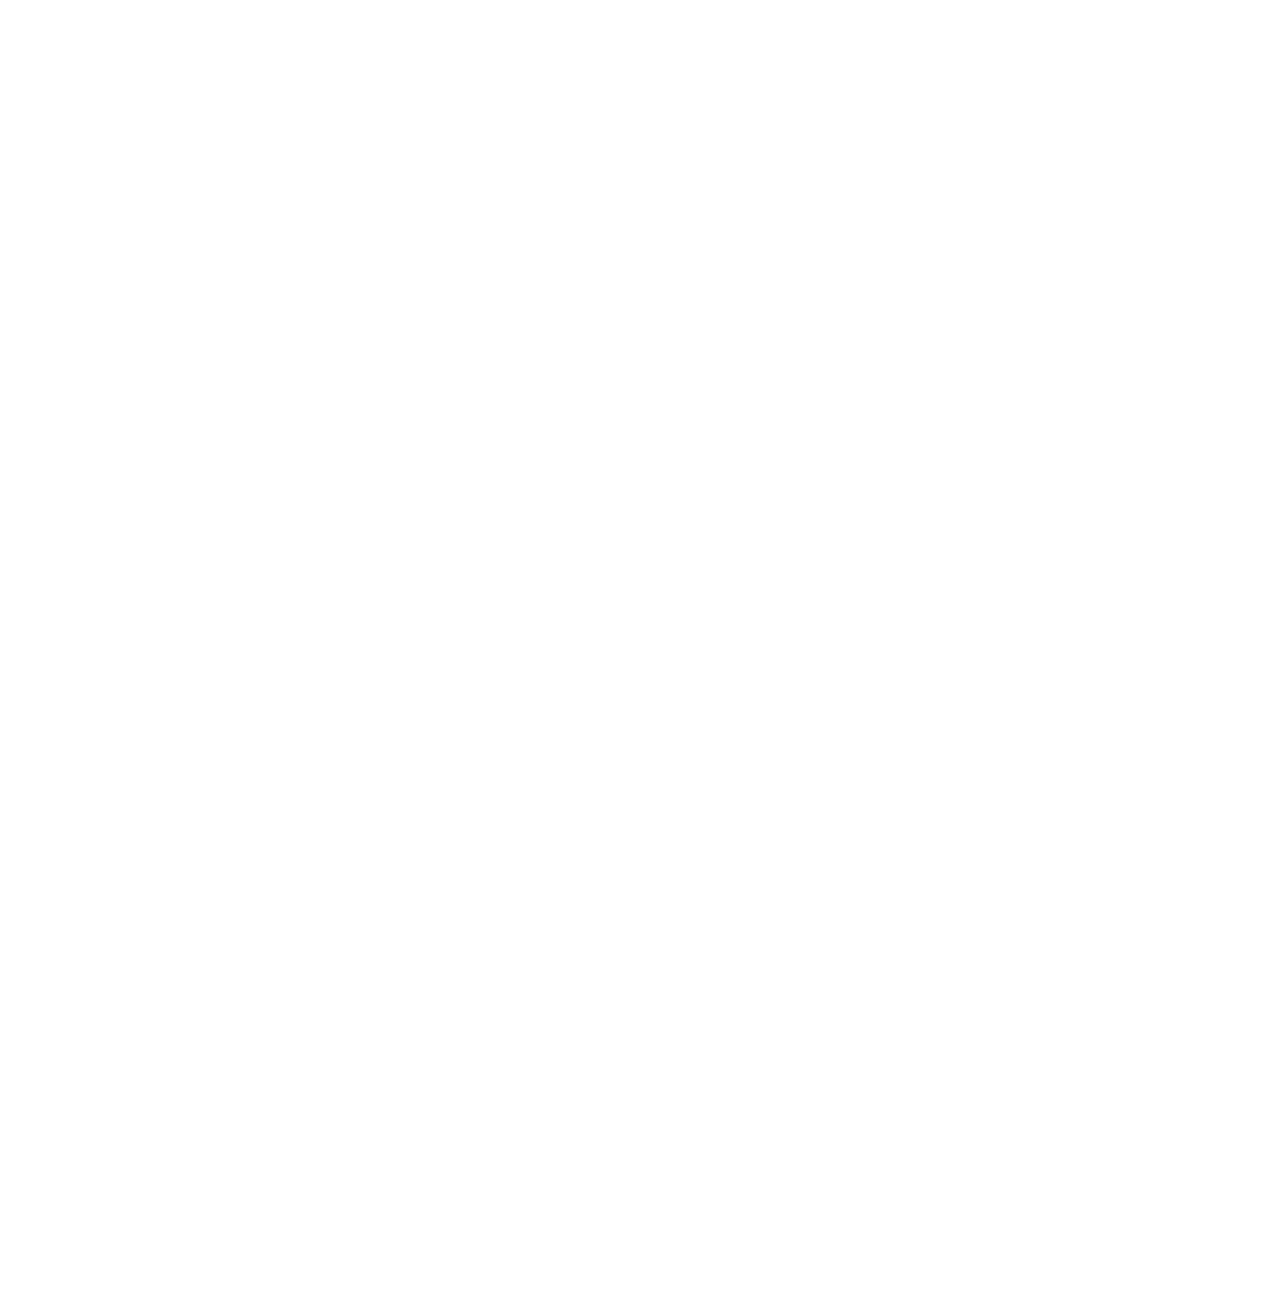
==== commit 3f56a1d1: "Адаптирует секцию Портфолио" ====
--- a/portfolio.html
+++ b/portfolio.html
@@ -92,7 +92,7 @@
     
     </header>
 
-    <!-- <main>
+    <main>
         <section class="section">
             <div class="container description__container">
             
@@ -108,7 +108,16 @@
                     <li class="list  portfolio__list">
                         <a class="link portfolio__item" href="">
                             <div class="portfolio__wrapper">
-                                <img src="./images/beb-tehnokr.jpg" alt="Three developers" width="370">
+                                <picture>
+                                    <source srcset="./images/portfolio/img-desk-tehnokr.jpg 1x, ./images/portfolio/img-desk-tehnokr.jpg 2x"
+                                    media="(min-width: 1200px)">
+                                    <source srcset="./images/portfolio/img-tab-tehnokr.jpg 1x, ./images/portfolio/img-tab-tehnokr.jpg 2x"
+                                    media="(min-width: 768px)">
+                                    <source srcset="./images/portfolio/img-mob-tehnokr.jpg 1x, ./images/portfolio/img-mob-tehnokr.jpg 2x"
+                                    media="(max-width: 767px)">
+                                    <img src="#" alt="Three developers">
+                                </picture>
+                                
                                 <p class="portfolio__overlay">Технокряк это современная площадка распространения
                                     коронавируса. Компании используют эту платформу для цифрового
                                     шпионажа и атак на защищённые сервера конкурентов.</p>
@@ -122,8 +131,16 @@
                     <li class="list portfolio__list">
                         <a class="link portfolio__item" href="">
                             <div class="portfolio__wrapper">
-                                <img class="portfolio-img" src="./images/design-poster.jpg" alt="Boysketball game"
-                                    width="370">
+                                <picture>
+                                    <source srcset="./images/portfolio/img-desk-poster.jpg 1x, ./images/portfolio/img-desk-poster.jpg 2x"
+                                        media="(min-width: 1200px)">
+                                    <source srcset="./images/portfolio/img-tab-poster.jpg 1x, ./images/portfolio/img-tab-poster.jpg 2x"
+                                        media="(min-width: 768px)">
+                                    <source srcset="./images/portfolio/img-mob-poster.jpg 1x, ./images/portfolio/img-mob-poster.jpg 2x"
+                                        media="(max-width: 767px)">
+                                    <img src="#" alt="Boysketball game">
+                                </picture>
+                                
                                 <p class="portfolio__overlay">Технокряк это современная площадка распространения
                                     коронавируса. Компании используют эту
                                     платформу для цифрового
@@ -137,8 +154,16 @@
                     </li>
                     <li class="list portfolio__list">
                         <a class="link portfolio__item" href="">
-                            <div class="portfolio__wrapper">
-                                <img src="./images/app-restaurant.jpg" alt="Restaurant the seafood" width="370">
+                            <div class="portfolio__wrapper"><picture>
+                                <source srcset="./images/portfolio/img-desk-restor.jpg 1x, ./images/portfolio/img-desk-restor.jpg 2x"
+                                    media="(min-width: 1200px)">
+                                <source srcset="./images/portfolio/img-tab-restor.jpg 1x, ./images/portfolio/img-tab-restor.jpg 2x"
+                                    media="(min-width: 768px)">
+                                <source srcset="./images/portfolio/img-mob-restor.jpg 1x, ./images/portfolio/img-mob-restor.jpg 2x"
+                                    media="(max-width: 767px)">
+                                <img src="#" alt="Restaurant the seafood">
+                            </picture>
+                                
                                 <p class="portfolio__overlay">Технокряк это современная площадка распространения
                                     коронавируса. Компании используют эту
                                     платформу для цифрового
@@ -153,7 +178,16 @@
                     <li class="list portfolio__list">
                         <a class="link portfolio__item" href="">
                             <div class="portfolio__wrapper">
-                                <img src="./images/marketing-project.jpg" alt="Headphones" width="370">
+                                <picture>
+                                    <source srcset="./images/portfolio/img-desk-prime.jpg 1x, ./images/portfolio/img-desk-prime.jpg 2x"
+                                        media="(min-width: 1200px)">
+                                    <source srcset="./images/portfolio/img-tab-prime.jpg 1x, ./images/portfolio/img-tab-prime.jpg 2x"
+                                        media="(min-width: 768px)">
+                                    <source srcset="./images/portfolio/img-mob-prime.jpg 1x, ./images/portfolio/img-mob-prime.jpg 2x"
+                                        media="(max-width: 767px)">
+                                    <img src="#" alt="Headphones">
+                                </picture>
+                                
                                 <p class="portfolio__overlay">Технокряк это современная площадка распространения
                                     коронавируса. Компании используют эту
                                     платформу для цифрового
@@ -169,7 +203,16 @@
                     <li class="list portfolio__list">
                         <a class="link portfolio__item" href="">
                             <div class="portfolio__wrapper">
-                                <img src="./images/attachment-box.jpg" alt="Two boxes" width="370">
+                                <picture>
+                                    <source srcset="./images/portfolio/img-desk-box.jpg 1x, ./images/portfolio/img-desk-box.jpg 2x"
+                                        media="(min-width: 1200px)">
+                                    <source srcset="./images/portfolio/img-tab-box.jpg 1x, ./images/portfolio/img-tab-box.jpg 2x"
+                                        media="(min-width: 768px)">
+                                    <source srcset="./images/portfolio/img-mob-box.jpg 1x, ./images/portfolio/img-mob-box.jpg 2x"
+                                        media="(max-width: 767px)">
+                                    <img src="#" alt="Two boxes">
+                                </picture>
+                                
                                 <p class="portfolio__overlay">Технокряк это современная площадка распространения
                                     коронавируса. Компании используют эту
                                     платформу для цифрового
@@ -184,7 +227,16 @@
                     <li class="list portfolio__list">
                         <a class="link portfolio__item" href="">
                             <div class="portfolio__wrapper">
-                                <img src="./images/web-inspiration.jpg" alt="Computer" width="370">
+                                <picture>
+                                    <source srcset="./images/portfolio/img-desk-inspir.jpg 1x, ./images/portfolio/img-desk-inspir.jpg 2x"
+                                        media="(min-width: 1200px)">
+                                    <source srcset="./images/portfolio/img-tab-inspir.jpg 1x, ./images/portfolio/img-tab-inspir.jpg 2x"
+                                        media="(min-width: 768px)">
+                                    <source srcset="./images/portfolio/img-mob-inspir.jpg 1x, ./images/portfolio/img-mob-inspir.jpg 2x"
+                                        media="(max-width: 767px)">
+                                    <img src="#" alt=""Computer">
+                                </picture>
+                                
                                 <p class="portfolio__overlay">Технокряк это современная площадка распространения
                                     коронавируса. Компании используют эту
                                     платформу для цифрового
@@ -199,7 +251,16 @@
                     <li class="list portfolio__list">
                         <a class="link portfolio__item" href="">
                             <div class="portfolio__wrapper">
-                                <img src="./images/edition-design.jpg" alt="Paper edition" width="370">
+                                <picture>
+                                    <source srcset="./images/portfolio/img-desk-limited.jpg 1x, ./images/portfolio/img-desk-limited.jpg 2x"
+                                        media="(min-width: 1200px)">
+                                    <source srcset="./images/portfolio/img-tab-limited.jpg 1x, ./images/portfolio/img-tab-limited.jpg 2x"
+                                        media="(min-width: 768px)">
+                                    <source srcset="./images/portfolio/img-mob-limited.jpg 1x, ./images/portfolio/img-mob-limited.jpg 2x"
+                                        media="(max-width: 767px)">
+                                    <img src="#" alt="Paper edition">
+                                </picture>
+                                
                                 <p class="portfolio__overlay">Технокряк это современная площадка распространения
                                     коронавируса. Компании используют эту
                                     платформу для цифрового
@@ -215,7 +276,16 @@
                     <li class="list portfolio__list">
                         <a class="link portfolio__item" href="">
                             <div class="portfolio__wrapper">
-                                <img src="./images/marketing-lab.jpg" alt="Inscription emblem" width="370">
+                                <picture>
+                                    <source srcset="./images/portfolio/img-desk-lab.jpg 1x, ./images/portfolio/img-desk-lab.jpg 2x"
+                                        media="(min-width: 1200px)">
+                                    <source srcset="./images/portfolio/img-tab-lab.jpg 1x, ./images/portfolio/img-tab-lab.jpg 2x"
+                                        media="(min-width: 768px)">
+                                    <source srcset="./images/portfolio/img-mob-lab.jpg 1x, ./images/portfolio/img-mob-lab.jpg 2x"
+                                        media="(max-width: 767px)">
+                                    <img src="#" alt="Inscription emblem">
+                                </picture>
+                                
                                 <p class="portfolio__overlay">Технокряк это современная площадка распространения
                                     коронавируса. Компании используют эту
                                     платформу для цифрового
@@ -230,7 +300,16 @@
                     <li class="list portfolio__list">
                         <a class="link portfolio__item" href="">
                             <div class="portfolio__wrapper">
-                                <img src="./images/business-application.jpg" alt="Growing business app" width="370">
+                                <picture>
+                                    <source srcset="./images/portfolio/img-desk-business.jpg 1x, ./images/portfolio/img-desk-business.jpg 2x"
+                                        media="(min-width: 1200px)">
+                                    <source srcset="./images/portfolio/img-tab-business.jpg 1x, ./images/portfolio/img-tab-business.jpg 2x"
+                                        media="(min-width: 768px)">
+                                    <source srcset="./images/portfolio/img-mob-business.jpg 1x, ./images/portfolio/img-mob-business.jpg 2x"
+                                        media="(max-width: 767px)">
+                                    <img src="#" alt="Growing business app">
+                                </picture>
+                                
                                 <p class="portfolio__overlay">Технокряк это современная площадка распространения
                                     коронавируса. Компании используют эту
                                     платформу для цифрового
@@ -248,7 +327,7 @@
     </main> -->
 
     <!-- Footer -->
-    <!-- <footer class="footer">
+    <footer class="footer">
         <div class="container description__container footer-container">
             <div class="footer-addres footer__relations">
                 <a class="footer-addres__logo link color" href="" lang="en"><span>Web</span>Studio</a>
--- a/css/main.min.css
+++ b/css/main.min.css
@@ -1,2 +1,2 @@
-:root{--primary-text-color:#212121;--second-color:#757575;--accent-color:#2196F3;--fon-batton: #2196F3;--wite-color:#ffffff;--transition-timing-function: cubic-bezier(0.4, 0, 0.2, 1);--transition-duration: 250ms;--background-color-backdrop: rgba(0, 0, 0, 0.2)}.visually-hidden{position:absolute;width:1px;height:1px;margin:-1px;border:0;padding:0;white-space:nowrap;clip-path:inset(100%);clip:rect(0 0 0 0);overflow:hidden}body{font-family:'roboto', sans-serif;background-color:#ffffff}.list{list-style:none;padding:0;margin:0}.link{text-decoration:none;color:#000}img{display:block}.section{padding-top:60px;padding-bottom:60px}@media screen and (min-width: 1200px){.section{padding-top:94px;padding-bottom:94px}}.container{width:100%;padding-left:15px;padding-right:15px}@media screen and (min-width: 480px){.container{width:480px;margin:0 auto}}@media screen and (min-width: 768px){.container{width:768px}}@media screen and (min-width: 1200px){.container{width:1200px}}.work__title{font-size:28px;line-height:1.17;text-align:center;letter-spacing:0.03em;color:var(--primary-text-color);margin-top:0px;margin-bottom:30px}@media screen and (min-width: 1200px){.work__title{font-size:36px;line-height:1.16;text-align:center;letter-spacing:0.03em;color:var(--primary-text-color);margin-top:0px;margin-bottom:50px}}.social-list__icon{transition-property:fill;transition-duration:var(--transition-duration);transition-timing-function:var(--transition-timing-function);width:20px;height:20px;fill:#AFB1B8}.social-list__link:hover .social-list__icon,.social-list__link:focus .social-list__icon{fill:var(--wite-color)}.social-list{display:flex;justify-content:space-between}.social-list__link{transition-property:background-color;transition-duration:var(--transition-duration);transition-timing-function:var(--transition-timing-function);display:flex;justify-content:center;align-items:center;width:44px;height:44px;border-radius:50px}.social-list__link:hover,.social-list__link:focus{background-color:#2196F3}.social-list__link:not(:last-child){margin-right:10px}.social-list__item:not(:last-child){margin-right:10px}.backdrop{position:fixed;height:100%;width:100%;top:0;left:0;background-color:var(--background-color-backdrop);z-index:10;transition-property:opacity, visibility;transition-duration:var(--transition-duration);transition-timing-function:linear;background:rgba(0,0,0,0.2)}.is-hidden{opacity:0;pointer-events:none;visibility:hidden}.modal{position:absolute;top:50%;left:50%;transform:translate(-50%, -50%) scale(1);padding:40px;width:528px;height:581px;background-color:var(--wite-color);box-shadow:0px 1px 3px rgba(0,0,0,0.12),0px 1px 1px rgba(0,0,0,0.14),0px 2px 1px rgba(0,0,0,0.2);border-radius:4px;transition:transform var(--transition-duration) linear}.modal-clos-btn{position:absolute;top:8px;right:8px;width:30px;height:30px;border:1px solid rgba(0,0,0,0.1);cursor:pointer;background-color:var(--wite-color);border-radius:50%;padding:6px 6px;transition:fill var(--transition-duration) cubic-bezier(0.4, 0, 0.2, 1)}.modal-clos-btn:hover,.modal-clos-btn:focus{fill:var(--accent-color);transition:fill var(--transition-duration) cubic-bezier(0.4, 0, 0.2, 1)}.modal-clos-btn__icon{width:18px;height:18px}.form__policy-link{color:var(--accent-color)}.backdrop .is-hidden .modal{transform:translate(-50%, -50%) scale(0.8)}.form__head{font-style:normal;font-weight:bold;font-size:20px;line-height:1.15;text-align:center;margin-top:0px;margin-bottom:12px}.form{display:flex;flex-direction:column}.form__label{margin-bottom:10px;font-weight:400;font-size:12px;line-height:1.16;letter-spacing:0.01em;color:#757575}.form__input{width:100%;height:40px;border:1px solid rgba(33,33,33,0.2);border-radius:4px;padding-left:42px;cursor:pointer;transition:border-color var(--transition-duration) cubic-bezier(0.4, 0, 0.2, 1)}.form__input:focus{border-color:var(--accent-color);outline:none;transition:border-color var(--transition-duration) cubic-bezier(0.4, 0, 0.2, 1)}.form__icon{position:absolute;width:18px;height:18px;left:12px;top:50%;transform:translateY(-50%)}.form__input:focus+.form__icon{fill:var(--accent-color);transition:fill var(--transition-duration) cubic-bezier(0.4, 0, 0.2, 1)}.form__input-wrapper{margin-top:4px;display:block;position:relative}.form__message{height:120px;width:100%;border:1px solid rgba(33,33,33,0.2);resize:none;padding:12px 16px;margin-top:4px;transition:border-color var(--transition-duration) cubic-bezier(0.4, 0, 0.2, 1)}.form__message::placeholder{font-size:14px;line-height:1.14;letter-spacing:0.01em;color:rgba(117,117,117,0.5)}.form__message:focus{outline:none;border-color:var(--accent-color);transition:border-color var(--transition-duration) cubic-bezier(0.4, 0, 0.2, 1)}.visually-hidden{position:absolute !important;clip:rect(1px 1px 1px 1px);clip:rect(1px, 1px, 1px, 1px);padding:0 !important;border:0 !important;height:1px !important;width:1px !important;overflow:hidden}.form__icon-checkbox{vertical-align:middle;display:inline-block;width:16px;height:16px;background:#FFFFFF;color:#FFFFFF;border:2px solid #212121;border-radius:4px;transition:background var(--transition-duration) cubic-bezier(0.4, 0, 0.2, 1);cursor:pointer}.form__checkbox:checked+.form__icon-checkbox{background-image:url(../images/icon-check.svg);background-size:contain;background-origin:border-box;border-radius:2px;border:2px solid #2196F3;transition:background-image var(--transition-duration) cubic-bezier(0.4, 0, 0.2, 1);background-color:var(--accent-color)}.form__checkbox:focus+.form__icon-checkbox{border-color:var(--accent-color)}.form__checkbox-policy{font-weight:normal;font-size:14px;line-height:1.71;color:#757575;margin-bottom:30px}.form-btn{width:200px;height:50px;background:#2196F3;border-color:var(--accent-color);border-radius:4px;color:#FFFFFF;font-weight:700;font-size:16px;line-height:1.88;letter-spacing:0.06em;margin-left:auto;margin-right:auto;box-shadow:0px 1px 3px rgba(0,0,0,0.12),0px 1px 1px rgba(0,0,0,0.14),0px 2px 1px rgba(0,0,0,0.2);cursor:pointer}.form-btn:focus{font-size:16px;font-weight:700;letter-spacing:.06em;width:200px;height:50px;background:#2196F3;border-color:var(--accent-color);border-radius:4px;color:#FFFFFF;line-height:1.88;margin-left:auto;margin-right:auto;box-shadow:0px 1px 3px rgba(0,0,0,0.12),0px 1px 1px rgba(0,0,0,0.14),0px 2px 1px rgba(0,0,0,0.2);cursor:pointer}.footer__footer-modal{margin-left:93px}.footer-modal__subscription{font-size:14px;font-weight:bold;letter-spacing:.03em;line-height:1.14;text-transform:uppercase;color:#FFFFFF}.footer-form__input{width:358px;height:50px;border:1px solid rgba(255,255,255,0.3);border-radius:4px;background-color:inherit;padding-left:16px}.footer-btn{display:flex;align-items:center;width:200px;height:50px;background:#2196F3;box-shadow:0px 4px 4px rgba(0,0,0,0.15);border-radius:4px;border-color:var(--accent-color);margin-left:12px;font-weight:bold;padding-left:28px;padding-right:28px;font-size:16px;line-height:1.87;letter-spacing:0.06em;color:#FFFFFF;padding-top:13px;padding-bottom:13px;cursor:pointer}.footer-form__icon{height:24px;width:24px;margin-left:10px}.footer-form{display:flex;margin-left:auto}.mobile-menu{position:fixed;top:0;left:0;width:100vw;height:100vh;overflow:auto;background-color:#ffffff;opacity:0;visibility:hidden;pointer-events:none}.mobile-menu__container{position:relative;padding-left:25px;padding-top:48px;padding-bottom:48px}.mobile-menu__close-btn{position:absolute;top:10px;right:15px;border:none;background-color:transparent;padding:0;line-height:0;cursor:pointer;background-color:var(--wite-color);transition:fill var(--transition-duration) cubic-bezier(0.4, 0, 0.2, 1)}.mobile-menu__close-btn:hover,.mobile-menu__close-btn:focus{fill:var(--accent-color);transition:fill var(--transition-duration) cubic-bezier(0.4, 0, 0.2, 1)}.mobile-menu.is-open{opacity:1;visibility:visible;pointer-events:auto}.mobile-menu__icon{width:40px;height:40px;padding:5px}.mobile-menu__link{font-style:normal;font-weight:500;font-size:40px;line-height:1.17;letter-spacing:0.02em}.mobile-menu__contact-tel{font-weight:500;font-size:34px;line-height:1.17;letter-spacing:0.02em;color:#2196F3}.mobile-menu__contact-list:not(:last-child){margin-bottom:32px}.mobile-menu__contact-link{font-style:normal;font-weight:500;font-size:24px;line-height:1.16;letter-spacing:0.02em;color:#757575}.mobile-menu__contact{margin-top:302px}.mobile-menu__social{display:flex;margin-top:64px;margin-right:68px;justify-content:space-between}.mobile-menu__social-list{font-style:normal;font-weight:500;font-size:18px;line-height:1.22;letter-spacing:0.02em}.mobile-menu__social-link{color:var(--accent-color)}.mobile-menu__item:not(:last-child){margin-bottom:32px}.current{color:var(--accent-color)}.mobile-menu__social-link::after{content:"";margin-left:10px;border:1px solid rgba(33,33,33,0.2);transform:rotate(90deg)}.menu{display:none}.header{padding-top:16px;padding-bottom:16px}.header__container{display:flex;justify-content:space-between;align-items:center}.header__list{display:none}.header__mobile-menu-btn{line-height:0;background-color:transparent;border:none;padding:0}.header__mobile-menu-icon{width:40px;height:40px}.footer-addres__logo{animation-duration:1000ms;font-family:"Raleway", sans-serif;font-weight:700;font-size:24px;line-height:1.16;letter-spacing:0.03em}.footer-addres__logo>span{color:var(--accent-color)}@media screen and (min-width: 768px){.header{padding-top:0px;padding-bottom:0px}.menu{display:inline-flex;align-items:center}.menu__item:not(:last-child){margin-right:50px}.menu-link{padding-top:32px;padding-bottom:32px;transition-property:color;transition-duration:var(--transition-duration);transition-timing-function:var(--transition-timing-function);display:block;font-weight:500;font-size:14px;line-height:1.14;letter-spacing:0.02em;color:var --primary-text-color}.menu-link:hover,.menu-link:focus{color:var(--accent-color)}.header__list{display:inline;margin-top:21px;margin-bottom:21px}.header__mobile-menu-btn{display:none}.header__navigation{display:flex;align-items:center}.footer-addres__logo{margin-right:88px}.list__link{font-weight:500;font-size:14px;line-height:1.14;letter-spacing:0.02em;color:var(--second-color);fill:var(--second-color);transition-property:color;transition-duration:var(--transition-duration);transition-timing-function:var(--transition-timing-function)}.list__link:hover,.list__link:focus{color:var(--accent-color)}.list__link:not(:last-child){padding-bottom:10px}.list__link-cont{transition-property:fill;transition-duration:var(--transition-duration);transition-timing-function:var(--transition-timing-function);margin-right:8px}.list__link:hover .list__link-cont,.list__link:focus .list__link-cont{transition-property:fill;transition-duration:var(--transition-duration);transition-timing-function:var(--transition-timing-function);fill:var(--fon-batton)}.list__item:not(:last-child){margin-bottom:10px}.header.border{border-bottom:1px solid #ECECEC}.current{position:relative;color:var(--accent-color)}.current::after{position:absolute;content:"";width:100%;left:0;bottom:0;background:#2196F3;border-radius:2px;height:4px}}@media screen and (min-width: 1200px){.footer-addres__logo{margin-right:93px}.header__list{display:flex;align-items:center;margin-left:auto}.list__item{display:flex;align-items:center}.list__item:not(:last-child){margin-right:50px;margin-bottom:0px}}.hero{text-align:center;padding-top:116px;padding-bottom:120px;background-color:#2F303A;background-image:linear-gradient(rgba(47,48,58,0.4), rgba(47,48,58,0.4)),url("../../images/hero-fon/fon-mob.jpg");min-height:402px;margin-left:auto;margin-right:auto;background-size:cover;background-position:center}.hero__caption{max-width:360px;font-weight:900;font-size:26px;line-height:1.61;margin-top:0px;margin-bottom:30px;margin-right:auto;margin-left:auto;color:var(--wite-color);text-transform:uppercase;letter-spacing:0.06em}@media (min-device-pixel-ratio: 2) and (max-width: 767px), (min-resolution: 192dpi) and (max-width: 767px), (min-resolution: 2dppx) and (max-width: 767px){.hero{background-image:linear-gradient(rgba(47,48,58,0.4), rgba(47,48,58,0.4)),url("../../images/hero-fon/fon-mob@2x.jpg")}}.modal-btn{font-weight:bold;font-size:16px;line-height:1.87;background-color:var(--fon-batton);color:var(--wite-color);cursor:pointer;min-width:200px;border-radius:4px;padding:10px 32px;align-items:center}@media screen and (min-width: 768px){.hero{padding-top:118px;padding-bottom:118px;background-image:linear-gradient(rgba(47,48,58,0.4), rgba(47,48,58,0.4)),url(../../images/hero-fon/fon-tablet.jpg);min-height:400px}}@media (min-device-pixel-ratio: 2) and (min-width: 768px), (min-resolution: 192dpi) and (min-width: 768px), (min-resolution: 2dppx) and (min-width: 768px){.hero{background-image:linear-gradient(rgba(47,48,58,0.4), rgba(47,48,58,0.4)),url("../../images/hero-fon/fon-tablet@2x.jpg")}}@media screen and (min-width: 1200px){.hero{padding-top:200px;padding-bottom:200px;background-image:linear-gradient(rgba(47,48,58,0.4), rgba(47,48,58,0.4)),url(../../images/hero-fon/fon-desctop.jpg);max-width:1600px;height:600px}.hero__caption{max-width:696px;font-weight:900;font-size:44px;line-height:1.36}}@media (min-device-pixel-ratio: 2) and (min-width: 1200px), (min-resolution: 192dpi) and (min-width: 1200px), (min-resolution: 2dppx) and (min-width: 1200px){.hero{background-image:linear-gradient(rgba(47,48,58,0.4), rgba(47,48,58,0.4)),url("../../images/hero-fon/fon-desctop@2x.jpg")}}.description__blok{width:100%;height:120px;background:#F5F4FA;border-radius:4px;margin-bottom:30px;text-align:center;padding-top:25px;padding-bottom:25px}.description__img{width:70px;height:70px;margin-right:auto;margin-left:auto}.description{padding-top:58px;padding-bottom:60px}.depiction__title{margin-top:0;margin-bottom:10px;font-weight:700;font-style:normal;font-size:14px;line-height:1.14;letter-spacing:0.03em;text-align:center;text-transform:uppercase;color:var(--primary-text-color)}.depiction__text{font-size:14px;line-height:1.71;letter-spacing:0.03em;color:var(--second-color);margin-top:0px;margin-bottom:0px}.description__item:not(:last-child){margin-bottom:30px}@media screen and (min-width: 768px){.description{padding-top:60px}.description__list{display:flex;flex-wrap:wrap;margin-top:30px;margin-left:-30px}.description__item{flex-basis:calc(100% / 2 - 30px);margin-left:30px}}@media screen and (min-width: 1200px){.description__blok{display:flex;justify-content:center;align-items:center;width:270px}.description{padding-top:94px;padding-bottom:94px}.description__list{flex-wrap:nowrap;margin-top:0}.description__item:not(:last-child){margin-right:30px}}.work{display:none}@media screen and (min-width: 1200px){.work{display:block;padding-bottom:94px}.work__list{display:flex;align-items:center;margin-top:-30px;margin-left:-30px;flex-wrap:wrap}.work__item{margin-top:30px;margin-left:30px}.work__product{position:relative}.work__heading{position:absolute;bottom:0;left:0;background:rgba(47,48,58,0.8);display:flex;justify-content:center;align-items:center;font-weight:700;font-size:14px;line-height:1.14;text-align:center;letter-spacing:0.03em;text-transform:uppercase;color:var(--wite-color);margin-top:0px;margin-bottom:0px;width:100%;height:70px}}.structure{background:#F5F4FA}.team-member{width:100%;max-width:450px;display:flex;flex-wrap:wrap;align-items:center;justify-content:center;margin-bottom:30px;background:#ffffff;box-shadow:0px 1px 3px rgba(0,0,0,0.12),0px 1px 1px rgba(0,0,0,0.14),0px 2px 1px rgba(0,0,0,0.2);border-radius:0px 0px 4px 4px}.team-member__subtitle{font-family:'Roboto', sans-serif;font-weight:500;font-size:16px;line-height:1.18;letter-spacing:0.03em;text-align:center;color:var(--primary-text-color);margin-bottom:10px;margin-top:0}.team-member__profession{font-family:'Roboto', sans-serif;font-size:16px;line-height:1.18;letter-spacing:0.03em;text-align:center;color:var(--second-color);margin-top:0px;margin-bottom:16px}.team-member__bloc{padding-top:30px;padding-bottom:30px}@media screen and (min-width: 768px){.team-member__bloc{padding-top:30px;padding-bottom:24px}.structure__list{display:flex;flex-wrap:wrap;margin-top:30px;margin-left:-30px}.team-member{margin-left:30px;width:calc((100%-60px)/2)}}.regular-clients{display:flex;justify-content:space-between;align-items:center;flex-wrap:wrap}.regular-clients__link{display:flex;justify-content:center;width:170px;height:92px;border:1px solid #AFB1B8;border-radius:4px;transition-property:border;transition-duration:var(--transition-duration);transition-timing-function:var(--transition-timing-function)}.regular-clients__link:hover,.regular-clients__link:after{border:1px solid #2196F3}.regular-clients__item{transition-property:fill;transition-duration:var(--transition-duration);transition-timing-function:var(--transition-timing-function);fill:#AFB1B8}.regular-clients__link:hover .regular-clients__item,.regular-clients__link:focus .regular-clients__item{fill:var(--fon-batton)}.footer{background:#2F303A;padding-top:60px;padding-bottom:60px}.footer__relations{margin-right:70px}.color{margin-bottom:20px;margin-right:0px}address{font-style:normal;font-weight:normal}.footer-addres__company{font-size:14px;line-height:1.71;letter-spacing:0.03em;color:var(--wite-color);margin-top:20px;margin-bottom:9px}.link.color{color:var(--wite-color)}.contacts__connect{transition-property:color;transition-duration:var(--transition-duration);transition-timing-function:var(--transition-timing-function);font-size:14px;line-height:1.71;letter-spacing:0.03em;color:rgba(255,255,255,0.6)}.contacts__connect:hover,.contacts__connect:focus{color:var(--accent-color)}.contacts__element{margin-bottom:9px}.subscription__offer{font-weight:700;font-size:14px;line-height:16px;letter-spacing:0.03em;text-transform:uppercase;color:var(--wite-color);margin-top:0px;margin-bottom:20px}.footer-container{display:flex;align-items:baseline}.subscription-list{display:flex}.subscription-list__element{transition-property:background-color;transition-duration:var(--transition-duration);transition-timing-function:var(--transition-timing-function);display:flex;justify-content:center;align-items:center;width:44px;height:44px;margin-right:10px;background-color:rgba(255,255,255,0.1);border-radius:50%}.subscription-list__element:hover,.subscription-list__element:focus{background-color:var(--fon-batton)}.footer-element__icon{width:20px;height:20px;fill:var(--wite-color)}.filters{display:flex;justify-content:center;padding-left:0px;margin-top:0px;margin-bottom:50px}.filters__item{color:var(--primary-text-color);font-style:normal;font-weight:500;font-size:16px;line-height:1.62;letter-spacing:0.03em}.filters__item:not(:last-child){margin-right:8px}.button{transition-property:background-color, color, box-shadow;transition-duration:var(--transition-duration);transition-timing-function:var(--transition-timing-function);padding:6px 22px;text-align:center;background:#F5F4FA;font-size:16px;line-height:26px;border-radius:4px;border:none}.button:hover,.button:focus{color:#ffffff;background-color:var(--fon-batton);box-shadow:0px 3px 1px rgba(0,0,0,0.1),0px 1px 2px rgba(0,0,0,0.08),0px 2px 2px rgba(0,0,0,0.12)}.portfolio{display:flex;flex-wrap:wrap;margin-top:-30px;margin-left:-30px}.portfolio__list{margin-top:30px;margin-left:30px}.portfolio__heading{font-weight:700;font-size:18px;line-height:2;letter-spacing:0.06em;color:var(--primary-text-color);margin-top:0px;margin-bottom:0px}.portfolio__text{font-weight:400;font-size:16px;line-height:1.87;letter-spacing:0.03em;color:var(--second-color);margin-top:0px;margin-bottom:20px}.portfolio__border{background:var(--wite-color);padding:20px 24px;border-left:1px solid #EEEEEE;border-bottom:1px solid #EEEEEE;border-right:1px solid #EEEEEE}.portfolio__wrapper{position:relative;overflow:hidden}.portfolio__item{display:block;transition-property:box-shadow;transition-duration:var(--transition-duration);transition-timing-function:var(--transition-timing-function)}.link .portfolio__item:hover,.link .portfolio__item:focus{box-shadow:0px 1px 1px rgba(0,0,0,0.12),0px 4px 4px rgba(0,0,0,0.06),1px 4px 6px rgba(0,0,0,0.16)}.portfolio__overlay{position:absolute;top:0;left:0;height:100%;overflow:auto;transform:translateY(100%);transition-property:transform;transition-duration:var(--transition-duration);transition-timing-function:linear;background-color:rgba(33,150,243,0.9);font-size:18px;line-height:28px;letter-spacing:0.03em;color:#FFFFFF;padding:63px 24px 63px 24px;margin:0}.portfolio__item:hover .portfolio__overlay,.portfolio__item:focus .portfolio__overlay{transform:translateY(0%)}
+:root{--primary-text-color:#212121;--second-color:#757575;--accent-color:#2196F3;--fon-batton: #2196F3;--wite-color:#ffffff;--transition-timing-function: cubic-bezier(0.4, 0, 0.2, 1);--transition-duration: 250ms;--background-color-backdrop: rgba(0, 0, 0, 0.2)}.visually-hidden{position:absolute;width:1px;height:1px;margin:-1px;border:0;padding:0;white-space:nowrap;clip-path:inset(100%);clip:rect(0 0 0 0);overflow:hidden}body{font-family:'roboto', sans-serif;background-color:#ffffff}.list{list-style:none;padding:0;margin:0}.link{text-decoration:none;color:#000}img{display:block}.section{padding-top:60px;padding-bottom:60px}@media screen and (min-width: 1200px){.section{padding-top:94px;padding-bottom:94px}}.container{width:100%;padding-left:15px;padding-right:15px}@media screen and (min-width: 480px){.container{width:480px;margin:0 auto}}@media screen and (min-width: 768px){.container{width:768px}}@media screen and (min-width: 1200px){.container{width:1200px}}.work__title{font-size:28px;line-height:1.17;text-align:center;letter-spacing:0.03em;color:var(--primary-text-color);margin-top:0px;margin-bottom:30px}@media screen and (min-width: 1200px){.work__title{font-size:36px;line-height:1.16;text-align:center;letter-spacing:0.03em;color:var(--primary-text-color);margin-top:0px;margin-bottom:50px}}.social-list__icon{transition-property:fill;transition-duration:var(--transition-duration);transition-timing-function:var(--transition-timing-function);width:20px;height:20px;fill:#AFB1B8}.social-list__link:hover .social-list__icon,.social-list__link:focus .social-list__icon{fill:var(--wite-color)}.social-list{display:flex;justify-content:space-between}.social-list__link{transition-property:background-color;transition-duration:var(--transition-duration);transition-timing-function:var(--transition-timing-function);display:flex;justify-content:center;align-items:center;width:44px;height:44px;border-radius:50px}.social-list__link:hover,.social-list__link:focus{background-color:#2196F3}.social-list__link:not(:last-child){margin-right:10px}.social-list__item:not(:last-child){margin-right:10px}.backdrop{position:fixed;height:100%;width:100%;top:0;left:0;background-color:var(--background-color-backdrop);z-index:10;transition-property:opacity, visibility;transition-duration:var(--transition-duration);transition-timing-function:linear;background:rgba(0,0,0,0.2)}.is-hidden{opacity:0;pointer-events:none;visibility:hidden}.modal{position:absolute;top:50%;left:50%;transform:translate(-50%, -50%) scale(1);padding:40px;width:528px;height:581px;background-color:var(--wite-color);box-shadow:0px 1px 3px rgba(0,0,0,0.12),0px 1px 1px rgba(0,0,0,0.14),0px 2px 1px rgba(0,0,0,0.2);border-radius:4px;transition:transform var(--transition-duration) linear}.modal-clos-btn{position:absolute;top:8px;right:8px;width:30px;height:30px;border:1px solid rgba(0,0,0,0.1);cursor:pointer;background-color:var(--wite-color);border-radius:50%;padding:6px 6px;transition:fill var(--transition-duration) cubic-bezier(0.4, 0, 0.2, 1)}.modal-clos-btn:hover,.modal-clos-btn:focus{fill:var(--accent-color);transition:fill var(--transition-duration) cubic-bezier(0.4, 0, 0.2, 1)}.modal-clos-btn__icon{width:18px;height:18px}.form__policy-link{color:var(--accent-color)}.backdrop .is-hidden .modal{transform:translate(-50%, -50%) scale(0.8)}.form__head{font-style:normal;font-weight:bold;font-size:20px;line-height:1.15;text-align:center;margin-top:0px;margin-bottom:12px}.form{display:flex;flex-direction:column}.form__label{margin-bottom:10px;font-weight:400;font-size:12px;line-height:1.16;letter-spacing:0.01em;color:#757575}.form__input{width:100%;height:40px;border:1px solid rgba(33,33,33,0.2);border-radius:4px;padding-left:42px;cursor:pointer;transition:border-color var(--transition-duration) cubic-bezier(0.4, 0, 0.2, 1)}.form__input:focus{border-color:var(--accent-color);outline:none;transition:border-color var(--transition-duration) cubic-bezier(0.4, 0, 0.2, 1)}.form__icon{position:absolute;width:18px;height:18px;left:12px;top:50%;transform:translateY(-50%)}.form__input:focus+.form__icon{fill:var(--accent-color);transition:fill var(--transition-duration) cubic-bezier(0.4, 0, 0.2, 1)}.form__input-wrapper{margin-top:4px;display:block;position:relative}.form__message{height:120px;width:100%;border:1px solid rgba(33,33,33,0.2);resize:none;padding:12px 16px;margin-top:4px;transition:border-color var(--transition-duration) cubic-bezier(0.4, 0, 0.2, 1)}.form__message::placeholder{font-size:14px;line-height:1.14;letter-spacing:0.01em;color:rgba(117,117,117,0.5)}.form__message:focus{outline:none;border-color:var(--accent-color);transition:border-color var(--transition-duration) cubic-bezier(0.4, 0, 0.2, 1)}.visually-hidden{position:absolute !important;clip:rect(1px 1px 1px 1px);clip:rect(1px, 1px, 1px, 1px);padding:0 !important;border:0 !important;height:1px !important;width:1px !important;overflow:hidden}.form__icon-checkbox{vertical-align:middle;display:inline-block;width:16px;height:16px;background:#FFFFFF;color:#FFFFFF;border:2px solid #212121;border-radius:4px;transition:background var(--transition-duration) cubic-bezier(0.4, 0, 0.2, 1);cursor:pointer}.form__checkbox:checked+.form__icon-checkbox{background-image:url(../images/icon-check.svg);background-size:contain;background-origin:border-box;border-radius:2px;border:2px solid #2196F3;transition:background-image var(--transition-duration) cubic-bezier(0.4, 0, 0.2, 1);background-color:var(--accent-color)}.form__checkbox:focus+.form__icon-checkbox{border-color:var(--accent-color)}.form__checkbox-policy{font-weight:normal;font-size:14px;line-height:1.71;color:#757575;margin-bottom:30px}.form-btn{width:200px;height:50px;background:#2196F3;border-color:var(--accent-color);border-radius:4px;color:#FFFFFF;font-weight:700;font-size:16px;line-height:1.88;letter-spacing:0.06em;margin-left:auto;margin-right:auto;box-shadow:0px 1px 3px rgba(0,0,0,0.12),0px 1px 1px rgba(0,0,0,0.14),0px 2px 1px rgba(0,0,0,0.2);cursor:pointer}.form-btn:focus{font-size:16px;font-weight:700;letter-spacing:.06em;width:200px;height:50px;background:#2196F3;border-color:var(--accent-color);border-radius:4px;color:#FFFFFF;line-height:1.88;margin-left:auto;margin-right:auto;box-shadow:0px 1px 3px rgba(0,0,0,0.12),0px 1px 1px rgba(0,0,0,0.14),0px 2px 1px rgba(0,0,0,0.2);cursor:pointer}.adds{text-align:center}.footer-modal__subscription{font-size:14px;font-weight:bold;letter-spacing:.03em;line-height:1.14;text-transform:uppercase;color:#FFFFFF;text-align:center;margin-top:0px;margin-bottom:20px}.footer-form{text-align:center}.footer__footer-modal{margin-top:60px;width:450px}.footer-form__input{width:100%;height:50px;border:1px solid rgba(255,255,255,0.3);border-radius:4px;background-color:inherit;padding-left:16px}.footer-btn{display:flex;align-items:center;width:200px;height:50px;background:#2196F3;box-shadow:0px 4px 4px rgba(0,0,0,0.15);border-radius:4px;border-color:var(--accent-color);margin-left:auto;margin-right:auto;margin-top:20px;font-weight:bold;padding-left:28px;padding-right:28px;font-size:16px;line-height:1.87;letter-spacing:0.06em;color:#FFFFFF;padding-top:13px;padding-bottom:13px;cursor:pointer}.footer-form__icon{height:24px;width:24px;margin-left:10px}@media screen and (min-width: 1200px){.footer-form{display:flex;margin-left:auto;text-align:left}.footer__footer-modal{margin-left:93px}.footer-modal__subscription{text-align:left}.footer-btn{margin-left:12px;margin-top:0px}.footer-form__input{width:358px}}.mobile-menu{position:fixed;top:0;left:0;width:100vw;height:100vh;overflow:auto;background-color:#ffffff;opacity:0;visibility:hidden;pointer-events:none}.mobile-menu__container{position:relative;padding-left:25px;padding-top:48px;padding-bottom:48px}.mobile-menu__close-btn{position:absolute;top:10px;right:15px;border:none;background-color:transparent;padding:0;line-height:0;cursor:pointer;background-color:var(--wite-color);transition:fill var(--transition-duration) cubic-bezier(0.4, 0, 0.2, 1)}.mobile-menu__close-btn:hover,.mobile-menu__close-btn:focus{fill:var(--accent-color);transition:fill var(--transition-duration) cubic-bezier(0.4, 0, 0.2, 1)}.mobile-menu.is-open{opacity:1;visibility:visible;pointer-events:auto}.mobile-menu__icon{width:40px;height:40px;padding:5px}.mobile-menu__link{font-style:normal;font-weight:500;font-size:40px;line-height:1.17;letter-spacing:0.02em}.mobile-menu__contact-tel{font-weight:500;font-size:34px;line-height:1.17;letter-spacing:0.02em;color:#2196F3}.mobile-menu__contact-list:not(:last-child){margin-bottom:32px}.mobile-menu__contact-link{font-style:normal;font-weight:500;font-size:24px;line-height:1.16;letter-spacing:0.02em;color:#757575}.mobile-menu__contact{margin-top:302px}.mobile-menu__social{display:flex;margin-top:64px;margin-right:68px;justify-content:space-between}.mobile-menu__social-list{font-style:normal;font-weight:500;font-size:18px;line-height:1.22;letter-spacing:0.02em}.mobile-menu__social-link{color:var(--accent-color)}.mobile-menu__item:not(:last-child){margin-bottom:32px}.current{color:var(--accent-color)}.mobile-menu__social-link::after{content:"";margin-left:10px;border:1px solid rgba(33,33,33,0.2);transform:rotate(90deg)}.menu{display:none}.header{padding-top:16px;padding-bottom:16px}.header__container{display:flex;justify-content:space-between;align-items:center}.header__list{display:none}.header__mobile-menu-btn{line-height:0;background-color:transparent;border:none;padding:0}.header__mobile-menu-icon{width:40px;height:40px}.footer-addres__logo{animation-duration:1000ms;font-family:"Raleway", sans-serif;font-weight:700;font-size:24px;line-height:1.16;letter-spacing:0.03em}.footer-addres__logo>span{color:var(--accent-color)}@media screen and (min-width: 768px){.header{padding-top:0px;padding-bottom:0px}.menu{display:inline-flex;align-items:center}.menu__item:not(:last-child){margin-right:50px}.menu-link{padding-top:32px;padding-bottom:32px;transition-property:color;transition-duration:var(--transition-duration);transition-timing-function:var(--transition-timing-function);display:block;font-weight:500;font-size:14px;line-height:1.14;letter-spacing:0.02em;color:var --primary-text-color}.menu-link:hover,.menu-link:focus{color:var(--accent-color)}.header__list{display:inline;margin-top:21px;margin-bottom:21px}.header__mobile-menu-btn{display:none}.header__navigation{display:flex;align-items:center}.footer-addres__logo{margin-right:88px}.list__link{font-weight:500;font-size:14px;line-height:1.14;letter-spacing:0.02em;color:var(--second-color);fill:var(--second-color);transition-property:color;transition-duration:var(--transition-duration);transition-timing-function:var(--transition-timing-function)}.list__link:hover,.list__link:focus{color:var(--accent-color)}.list__link:not(:last-child){padding-bottom:10px}.list__link-cont{transition-property:fill;transition-duration:var(--transition-duration);transition-timing-function:var(--transition-timing-function);margin-right:8px}.list__link:hover .list__link-cont,.list__link:focus .list__link-cont{transition-property:fill;transition-duration:var(--transition-duration);transition-timing-function:var(--transition-timing-function);fill:var(--fon-batton)}.list__item:not(:last-child){margin-bottom:10px}.header.border{border-bottom:1px solid #ECECEC}.current{position:relative;color:var(--accent-color)}.current::after{position:absolute;content:"";width:100%;left:0;bottom:0;background:#2196F3;border-radius:2px;height:4px}}@media screen and (min-width: 1200px){.footer-addres__logo{margin-right:93px}.header__list{display:flex;align-items:center;margin-left:auto}.list__item{display:flex;align-items:center}.list__item:not(:last-child){margin-right:50px;margin-bottom:0px}}.hero{text-align:center;padding-top:116px;padding-bottom:120px;background-color:#2F303A;background-image:linear-gradient(rgba(47,48,58,0.4), rgba(47,48,58,0.4)),url("../images/hero-fon/fon-mob.jpg");min-height:402px;margin-left:auto;margin-right:auto;background-size:cover;background-position:center}.hero__caption{max-width:360px;font-weight:900;font-size:26px;line-height:1.61;margin-top:0px;margin-bottom:30px;margin-right:auto;margin-left:auto;color:var(--wite-color);text-transform:uppercase;letter-spacing:0.06em}@media (min-device-pixel-ratio: 2) and (max-width: 767px), (min-resolution: 192dpi) and (max-width: 767px), (min-resolution: 2dppx) and (max-width: 767px){.hero{background-image:linear-gradient(rgba(47,48,58,0.4), rgba(47,48,58,0.4)),url("../images/hero-fon/fon-mob@2x.jpg")}}.modal-btn{font-weight:bold;font-size:16px;line-height:1.87;background-color:var(--fon-batton);color:var(--wite-color);cursor:pointer;min-width:200px;border-radius:4px;padding:10px 32px;align-items:center}@media screen and (min-width: 768px){.hero{padding-top:118px;padding-bottom:118px;background-image:linear-gradient(rgba(47,48,58,0.4), rgba(47,48,58,0.4)),url(../images/hero-fon/fon-tablet.jpg);min-height:400px}}@media (min-device-pixel-ratio: 2) and (min-width: 768px), (min-resolution: 192dpi) and (min-width: 768px), (min-resolution: 2dppx) and (min-width: 768px){.hero{background-image:linear-gradient(rgba(47,48,58,0.4), rgba(47,48,58,0.4)),url("../images/hero-fon/fon-tablet@2x.jpg")}}@media screen and (min-width: 1200px){.hero{padding-top:200px;padding-bottom:200px;background-image:linear-gradient(rgba(47,48,58,0.4), rgba(47,48,58,0.4)),url(../images/hero-fon/fon-desctop.jpg);max-width:1600px;height:600px}.hero__caption{max-width:696px;font-weight:900;font-size:44px;line-height:1.36}}@media (min-device-pixel-ratio: 2) and (min-width: 1200px), (min-resolution: 192dpi) and (min-width: 1200px), (min-resolution: 2dppx) and (min-width: 1200px){.hero{background-image:linear-gradient(rgba(47,48,58,0.4), rgba(47,48,58,0.4)),url("../images/hero-fon/fon-desctop@2x.jpg")}}.description__blok{width:100%;height:120px;background:#F5F4FA;border-radius:4px;margin-bottom:30px;text-align:center;padding-top:25px;padding-bottom:25px}.description__img{width:70px;height:70px;margin-right:auto;margin-left:auto}.description{padding-top:58px;padding-bottom:60px}.depiction__title{margin-top:0;margin-bottom:10px;font-weight:700;font-style:normal;font-size:14px;line-height:1.14;letter-spacing:0.03em;text-align:center;text-transform:uppercase;color:var(--primary-text-color)}.depiction__text{font-size:14px;line-height:1.71;letter-spacing:0.03em;color:var(--second-color);margin-top:0px;margin-bottom:0px}.description__item:not(:last-child){margin-bottom:30px}@media screen and (min-width: 768px){.description{padding-top:60px}.description__list{display:flex;flex-wrap:wrap;margin-top:30px;margin-left:-30px}.description__item{flex-basis:calc(100% / 2 - 30px);margin-left:30px}}@media screen and (min-width: 1200px){.description__blok{display:flex;justify-content:center;align-items:center;width:270px}.description{padding-top:94px;padding-bottom:94px}.description__list{flex-wrap:nowrap;margin-top:0}.description__item:not(:last-child){margin-right:30px}}.work{display:none}@media screen and (min-width: 1200px){.work{display:block;padding-bottom:94px}.work__list{display:flex;align-items:center;margin-top:-30px;margin-left:-30px;flex-wrap:wrap}.work__item{margin-top:30px;margin-left:30px}.work__product{position:relative}.work__heading{position:absolute;bottom:0;left:0;background:rgba(47,48,58,0.8);display:flex;justify-content:center;align-items:center;font-weight:700;font-size:14px;line-height:1.14;text-align:center;letter-spacing:0.03em;text-transform:uppercase;color:var(--wite-color);margin-top:0px;margin-bottom:0px;width:100%;height:70px}}.structure{background:#F5F4FA}.team-member{width:100%;max-width:450px;display:flex;flex-wrap:wrap;align-items:center;justify-content:center;margin-bottom:30px;background:#ffffff;box-shadow:0px 1px 3px rgba(0,0,0,0.12),0px 1px 1px rgba(0,0,0,0.14),0px 2px 1px rgba(0,0,0,0.2);border-radius:0px 0px 4px 4px}.team-member__subtitle{font-family:'Roboto', sans-serif;font-weight:500;font-size:16px;line-height:1.18;letter-spacing:0.03em;text-align:center;color:var(--primary-text-color);margin-bottom:10px;margin-top:0}.team-member__profession{font-family:'Roboto', sans-serif;font-size:16px;line-height:1.18;letter-spacing:0.03em;text-align:center;color:var(--second-color);margin-top:0px;margin-bottom:16px}.team-member__picture{max-width:100%}.team-member__bloc{padding-top:30px;padding-bottom:30px}@media screen and (min-width: 768px){.team-member__bloc{padding-top:30px;padding-bottom:24px}.structure__list{display:flex;flex-wrap:wrap;margin-top:30px;margin-left:-30px}.team-member{margin-left:30px;width:calc((100% - 60px)/2)}}@media screen and (min-width: 1200px){.team-member{margin-left:30px;width:calc((100% - 120px)/4)}}.regular-clients{display:flex;justify-content:space-between;align-items:center;flex-wrap:wrap;margin-top:-30px;margin-left:-30px}.regular-clients__element{margin-top:30px;margin-left:30px;width:calc((100% - 60px) / 2)}.regular-clients__link{display:flex;justify-content:center;max-width:170px;height:92px;border:1px solid #AFB1B8;border-radius:4px;transition-property:border;transition-duration:var(--transition-duration);transition-timing-function:var(--transition-timing-function)}.regular-clients__link:hover,.regular-clients__link:after{border:1px solid #2196F3}.regular-clients__item{transition-property:fill;transition-duration:var(--transition-duration);transition-timing-function:var(--transition-timing-function);fill:#AFB1B8}.regular-clients__link:hover .regular-clients__item,.regular-clients__link:focus .regular-clients__item{fill:var(--fon-batton)}@media screen and (min-width: 768px){.regular-clients__element{width:calc((100% - 90px) / 3)}.regular-clients__link{max-width:226px}}@media screen and (min-width: 1200px){.regular-clients__element{width:calc((100% - 300px) / 6)}.regular-clients__link{width:170px}}.footer{background:#2F303A;padding-top:60px;padding-bottom:60px}.color{margin-bottom:20px;margin-right:0px;display:block;text-align:center}address{font-style:normal;font-weight:normal}.footer-addres__company{font-size:14px;line-height:1.71;letter-spacing:0.03em;color:var(--wite-color);margin-top:20px;margin-bottom:9px}.link.color{color:var(--wite-color)}.contacts__connect{transition-property:color;transition-duration:var(--transition-duration);transition-timing-function:var(--transition-timing-function);font-size:14px;line-height:1.71;letter-spacing:0.03em;color:rgba(255,255,255,0.6)}.contacts__connect:hover,.contacts__connect:focus{color:var(--accent-color)}.contacts__element{margin-bottom:9px}.subscription__offer{font-weight:700;font-size:14px;line-height:16px;letter-spacing:0.03em;text-transform:uppercase;color:var(--wite-color);text-align:center;margin-top:0px;margin-bottom:20px;text-align:center;padding-top:60px}.subscription-list{display:flex;justify-content:center}.subscription-list__element{transition-property:background-color;transition-duration:var(--transition-duration);transition-timing-function:var(--transition-timing-function);display:flex;justify-content:center;align-items:center;width:44px;height:44px;margin-right:10px;background-color:rgba(255,255,255,0.1);border-radius:50%}.subscription-list__element:hover,.subscription-list__element:focus{background-color:var(--fon-batton)}.footer-element__icon{width:20px;height:20px;fill:var(--wite-color)}@media screen and (min-width: 768px){.footer-container{display:flex;align-items:baseline;flex-wrap:wrap;justify-content:space-around}}@media screen and (min-width: 1200px){.subscription__offer{text-align:left}}.filters{display:flex;flex-wrap:wrap;padding-left:0px;margin-top:0px;margin-bottom:50px}.filters__item{color:var(--primary-text-color);font-style:normal;font-weight:500;font-size:16px;line-height:1.62;letter-spacing:0.03em;margin-top:8px}.filters__item:not(:last-child){margin-right:8px}.button{transition-property:background-color, color, box-shadow;transition-duration:var(--transition-duration);transition-timing-function:var(--transition-timing-function);padding:6px 22px;text-align:center;background:#F5F4FA;font-size:16px;line-height:26px;border-radius:4px;border:none}.button:hover,.button:focus{color:#ffffff;background-color:var(--fon-batton);box-shadow:0px 3px 1px rgba(0,0,0,0.1),0px 1px 2px rgba(0,0,0,0.08),0px 2px 2px rgba(0,0,0,0.12)}.portfolio__heading{font-weight:700;font-size:18px;line-height:2;letter-spacing:0.06em;color:var(--primary-text-color);margin-top:0px;margin-bottom:0px}.portfolio__text{font-weight:400;font-size:16px;line-height:1.87;letter-spacing:0.03em;color:var(--second-color);margin-top:0px;margin-bottom:20px}.portfolio__border{background:var(--wite-color);padding:20px 24px;border-left:1px solid #EEEEEE;border-bottom:1px solid #EEEEEE;border-right:1px solid #EEEEEE}.portfolio__wrapper{position:relative;overflow:hidden}.portfolio__item{display:block;transition-property:box-shadow;transition-duration:var(--transition-duration);transition-timing-function:var(--transition-timing-function)}.link .portfolio__item:hover,.link .portfolio__item:focus{box-shadow:0px 1px 1px rgba(0,0,0,0.12),0px 4px 4px rgba(0,0,0,0.06),1px 4px 6px rgba(0,0,0,0.16)}.portfolio__overlay{position:absolute;top:0;left:0;height:100%;overflow:auto;transform:translateY(100%);transition-property:transform;transition-duration:var(--transition-duration);transition-timing-function:linear;background-color:rgba(33,150,243,0.9);font-size:18px;line-height:28px;letter-spacing:0.03em;color:#FFFFFF;padding:63px 24px 63px 24px;margin:0}.portfolio__item:hover .portfolio__overlay,.portfolio__item:focus .portfolio__overlay{transform:translateY(0%)}@media screen and (min-width: 768px){.filters{justify-content:center}}
 /*# sourceMappingURL=main.min.css.map */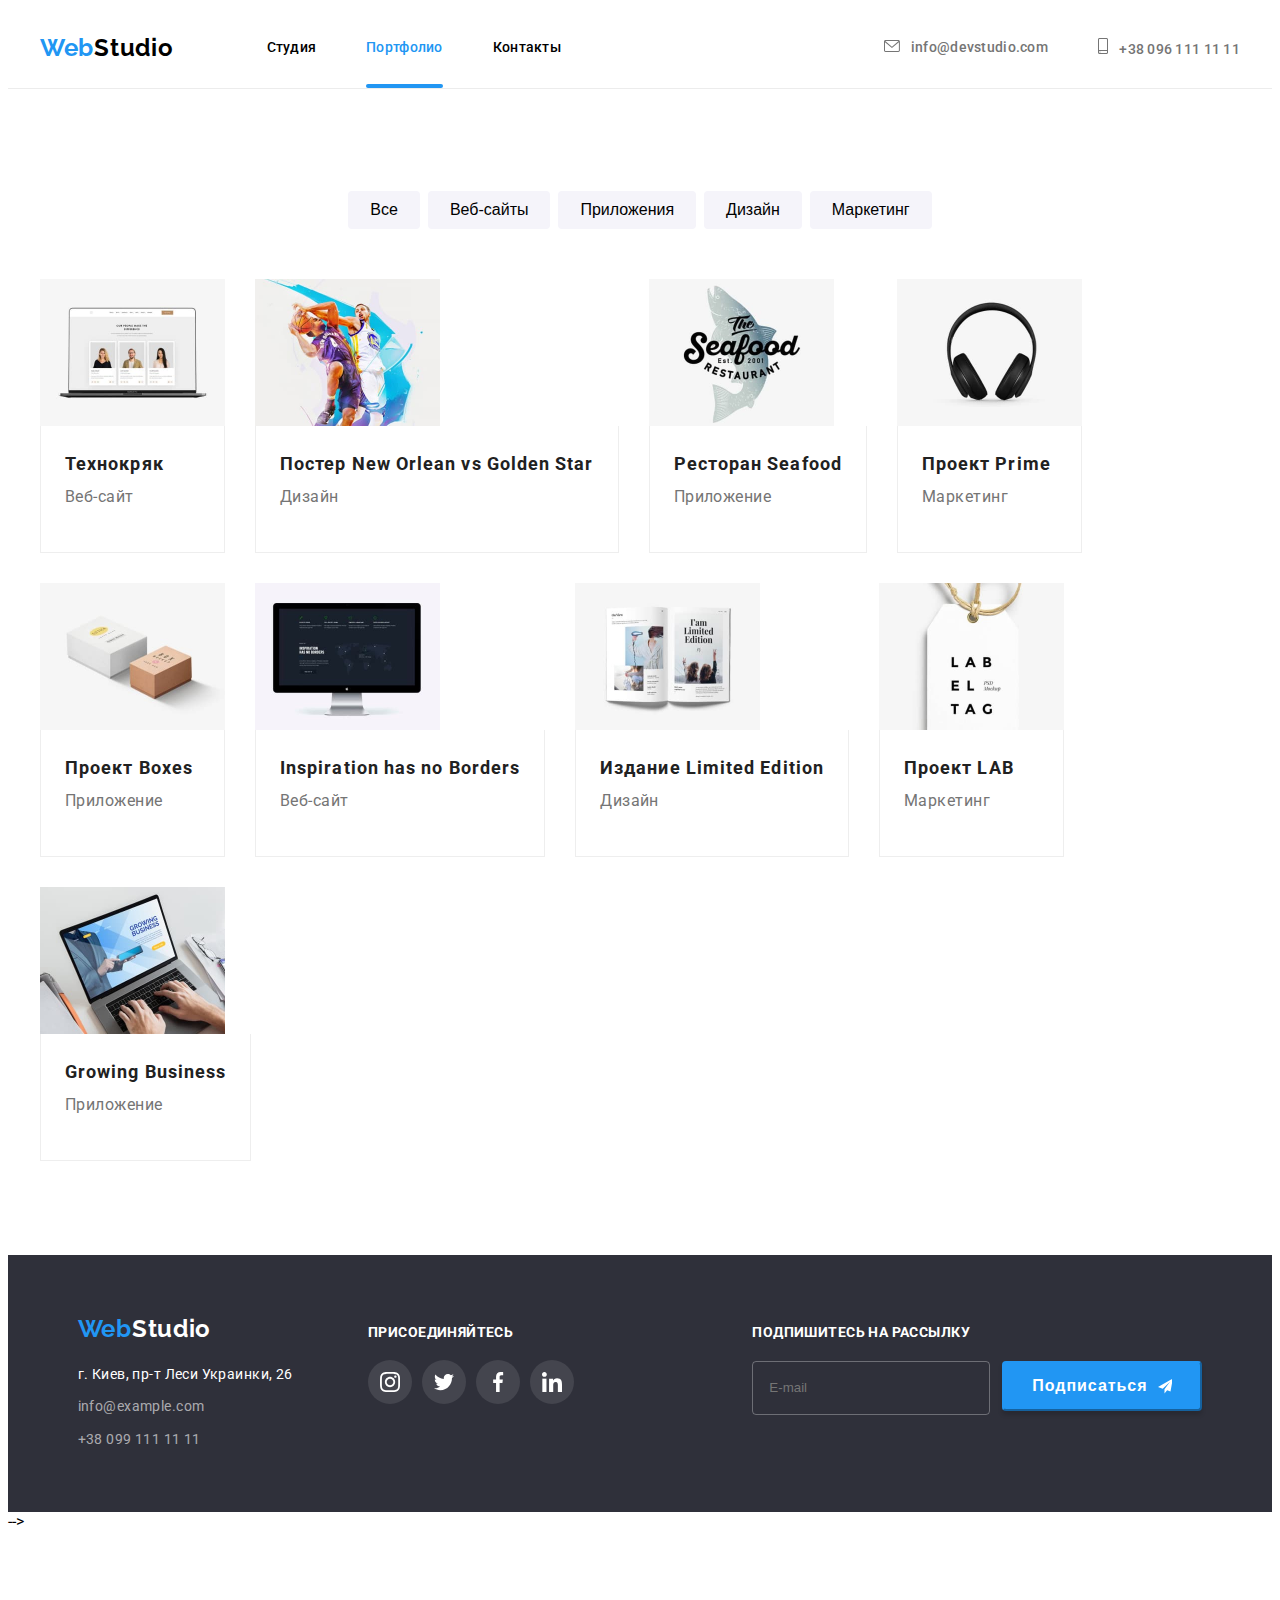
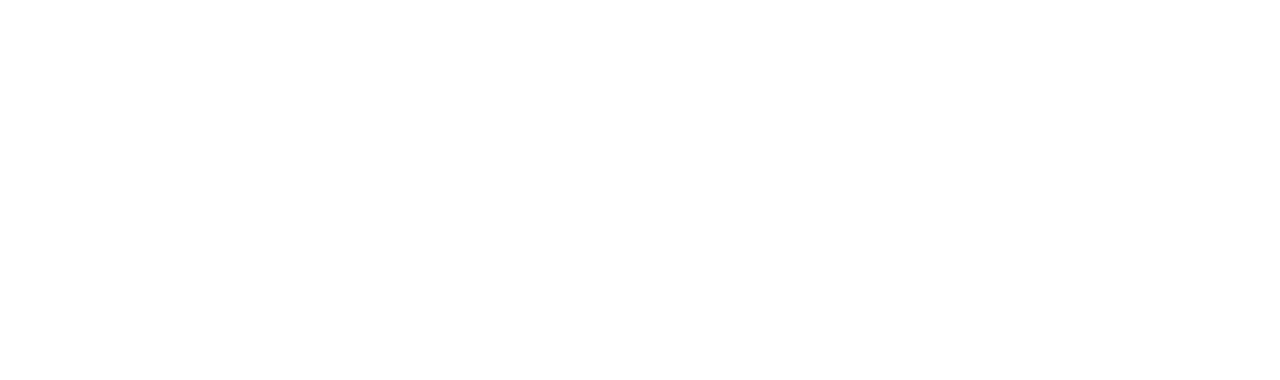
==== commit 3c8d6703: "Адаптирует секцию Портфолио" ====
--- a/portfolio.html
+++ b/portfolio.html
@@ -105,7 +105,7 @@
                     <li class="filters__item list"><button class="button" type="button">Маркетинг</button></li>
                 </ul>
                 <ul class="portfolio list">
-                    <li class="list  portfolio__list">
+                    <li class="list portfolio__list">
                         <a class="link portfolio__item" href="">
                             <div class="portfolio__wrapper">
                                 <picture>
@@ -324,7 +324,7 @@
                 </ul>
             </div>
         </section>
-    </main> -->
+    </main>
 
     <!-- Footer -->
     <footer class="footer">
--- a/css/main.min.css
+++ b/css/main.min.css
@@ -1,2 +1,2 @@
-:root{--primary-text-color:#212121;--second-color:#757575;--accent-color:#2196F3;--fon-batton: #2196F3;--wite-color:#ffffff;--transition-timing-function: cubic-bezier(0.4, 0, 0.2, 1);--transition-duration: 250ms;--background-color-backdrop: rgba(0, 0, 0, 0.2)}.visually-hidden{position:absolute;width:1px;height:1px;margin:-1px;border:0;padding:0;white-space:nowrap;clip-path:inset(100%);clip:rect(0 0 0 0);overflow:hidden}body{font-family:'roboto', sans-serif;background-color:#ffffff}.list{list-style:none;padding:0;margin:0}.link{text-decoration:none;color:#000}img{display:block}.section{padding-top:60px;padding-bottom:60px}@media screen and (min-width: 1200px){.section{padding-top:94px;padding-bottom:94px}}.container{width:100%;padding-left:15px;padding-right:15px}@media screen and (min-width: 480px){.container{width:480px;margin:0 auto}}@media screen and (min-width: 768px){.container{width:768px}}@media screen and (min-width: 1200px){.container{width:1200px}}.work__title{font-size:28px;line-height:1.17;text-align:center;letter-spacing:0.03em;color:var(--primary-text-color);margin-top:0px;margin-bottom:30px}@media screen and (min-width: 1200px){.work__title{font-size:36px;line-height:1.16;text-align:center;letter-spacing:0.03em;color:var(--primary-text-color);margin-top:0px;margin-bottom:50px}}.social-list__icon{transition-property:fill;transition-duration:var(--transition-duration);transition-timing-function:var(--transition-timing-function);width:20px;height:20px;fill:#AFB1B8}.social-list__link:hover .social-list__icon,.social-list__link:focus .social-list__icon{fill:var(--wite-color)}.social-list{display:flex;justify-content:space-between}.social-list__link{transition-property:background-color;transition-duration:var(--transition-duration);transition-timing-function:var(--transition-timing-function);display:flex;justify-content:center;align-items:center;width:44px;height:44px;border-radius:50px}.social-list__link:hover,.social-list__link:focus{background-color:#2196F3}.social-list__link:not(:last-child){margin-right:10px}.social-list__item:not(:last-child){margin-right:10px}.backdrop{position:fixed;height:100%;width:100%;top:0;left:0;background-color:var(--background-color-backdrop);z-index:10;transition-property:opacity, visibility;transition-duration:var(--transition-duration);transition-timing-function:linear;background:rgba(0,0,0,0.2)}.is-hidden{opacity:0;pointer-events:none;visibility:hidden}.modal{position:absolute;top:50%;left:50%;transform:translate(-50%, -50%) scale(1);padding:40px;width:528px;height:581px;background-color:var(--wite-color);box-shadow:0px 1px 3px rgba(0,0,0,0.12),0px 1px 1px rgba(0,0,0,0.14),0px 2px 1px rgba(0,0,0,0.2);border-radius:4px;transition:transform var(--transition-duration) linear}.modal-clos-btn{position:absolute;top:8px;right:8px;width:30px;height:30px;border:1px solid rgba(0,0,0,0.1);cursor:pointer;background-color:var(--wite-color);border-radius:50%;padding:6px 6px;transition:fill var(--transition-duration) cubic-bezier(0.4, 0, 0.2, 1)}.modal-clos-btn:hover,.modal-clos-btn:focus{fill:var(--accent-color);transition:fill var(--transition-duration) cubic-bezier(0.4, 0, 0.2, 1)}.modal-clos-btn__icon{width:18px;height:18px}.form__policy-link{color:var(--accent-color)}.backdrop .is-hidden .modal{transform:translate(-50%, -50%) scale(0.8)}.form__head{font-style:normal;font-weight:bold;font-size:20px;line-height:1.15;text-align:center;margin-top:0px;margin-bottom:12px}.form{display:flex;flex-direction:column}.form__label{margin-bottom:10px;font-weight:400;font-size:12px;line-height:1.16;letter-spacing:0.01em;color:#757575}.form__input{width:100%;height:40px;border:1px solid rgba(33,33,33,0.2);border-radius:4px;padding-left:42px;cursor:pointer;transition:border-color var(--transition-duration) cubic-bezier(0.4, 0, 0.2, 1)}.form__input:focus{border-color:var(--accent-color);outline:none;transition:border-color var(--transition-duration) cubic-bezier(0.4, 0, 0.2, 1)}.form__icon{position:absolute;width:18px;height:18px;left:12px;top:50%;transform:translateY(-50%)}.form__input:focus+.form__icon{fill:var(--accent-color);transition:fill var(--transition-duration) cubic-bezier(0.4, 0, 0.2, 1)}.form__input-wrapper{margin-top:4px;display:block;position:relative}.form__message{height:120px;width:100%;border:1px solid rgba(33,33,33,0.2);resize:none;padding:12px 16px;margin-top:4px;transition:border-color var(--transition-duration) cubic-bezier(0.4, 0, 0.2, 1)}.form__message::placeholder{font-size:14px;line-height:1.14;letter-spacing:0.01em;color:rgba(117,117,117,0.5)}.form__message:focus{outline:none;border-color:var(--accent-color);transition:border-color var(--transition-duration) cubic-bezier(0.4, 0, 0.2, 1)}.visually-hidden{position:absolute !important;clip:rect(1px 1px 1px 1px);clip:rect(1px, 1px, 1px, 1px);padding:0 !important;border:0 !important;height:1px !important;width:1px !important;overflow:hidden}.form__icon-checkbox{vertical-align:middle;display:inline-block;width:16px;height:16px;background:#FFFFFF;color:#FFFFFF;border:2px solid #212121;border-radius:4px;transition:background var(--transition-duration) cubic-bezier(0.4, 0, 0.2, 1);cursor:pointer}.form__checkbox:checked+.form__icon-checkbox{background-image:url(../images/icon-check.svg);background-size:contain;background-origin:border-box;border-radius:2px;border:2px solid #2196F3;transition:background-image var(--transition-duration) cubic-bezier(0.4, 0, 0.2, 1);background-color:var(--accent-color)}.form__checkbox:focus+.form__icon-checkbox{border-color:var(--accent-color)}.form__checkbox-policy{font-weight:normal;font-size:14px;line-height:1.71;color:#757575;margin-bottom:30px}.form-btn{width:200px;height:50px;background:#2196F3;border-color:var(--accent-color);border-radius:4px;color:#FFFFFF;font-weight:700;font-size:16px;line-height:1.88;letter-spacing:0.06em;margin-left:auto;margin-right:auto;box-shadow:0px 1px 3px rgba(0,0,0,0.12),0px 1px 1px rgba(0,0,0,0.14),0px 2px 1px rgba(0,0,0,0.2);cursor:pointer}.form-btn:focus{font-size:16px;font-weight:700;letter-spacing:.06em;width:200px;height:50px;background:#2196F3;border-color:var(--accent-color);border-radius:4px;color:#FFFFFF;line-height:1.88;margin-left:auto;margin-right:auto;box-shadow:0px 1px 3px rgba(0,0,0,0.12),0px 1px 1px rgba(0,0,0,0.14),0px 2px 1px rgba(0,0,0,0.2);cursor:pointer}.adds{text-align:center}.footer-modal__subscription{font-size:14px;font-weight:bold;letter-spacing:.03em;line-height:1.14;text-transform:uppercase;color:#FFFFFF;text-align:center;margin-top:0px;margin-bottom:20px}.footer-form{text-align:center}.footer__footer-modal{margin-top:60px;width:450px}.footer-form__input{width:100%;height:50px;border:1px solid rgba(255,255,255,0.3);border-radius:4px;background-color:inherit;padding-left:16px}.footer-btn{display:flex;align-items:center;width:200px;height:50px;background:#2196F3;box-shadow:0px 4px 4px rgba(0,0,0,0.15);border-radius:4px;border-color:var(--accent-color);margin-left:auto;margin-right:auto;margin-top:20px;font-weight:bold;padding-left:28px;padding-right:28px;font-size:16px;line-height:1.87;letter-spacing:0.06em;color:#FFFFFF;padding-top:13px;padding-bottom:13px;cursor:pointer}.footer-form__icon{height:24px;width:24px;margin-left:10px}@media screen and (min-width: 1200px){.footer-form{display:flex;margin-left:auto;text-align:left}.footer__footer-modal{margin-left:93px}.footer-modal__subscription{text-align:left}.footer-btn{margin-left:12px;margin-top:0px}.footer-form__input{width:358px}}.mobile-menu{position:fixed;top:0;left:0;width:100vw;height:100vh;overflow:auto;background-color:#ffffff;opacity:0;visibility:hidden;pointer-events:none}.mobile-menu__container{position:relative;padding-left:25px;padding-top:48px;padding-bottom:48px}.mobile-menu__close-btn{position:absolute;top:10px;right:15px;border:none;background-color:transparent;padding:0;line-height:0;cursor:pointer;background-color:var(--wite-color);transition:fill var(--transition-duration) cubic-bezier(0.4, 0, 0.2, 1)}.mobile-menu__close-btn:hover,.mobile-menu__close-btn:focus{fill:var(--accent-color);transition:fill var(--transition-duration) cubic-bezier(0.4, 0, 0.2, 1)}.mobile-menu.is-open{opacity:1;visibility:visible;pointer-events:auto}.mobile-menu__icon{width:40px;height:40px;padding:5px}.mobile-menu__link{font-style:normal;font-weight:500;font-size:40px;line-height:1.17;letter-spacing:0.02em}.mobile-menu__contact-tel{font-weight:500;font-size:34px;line-height:1.17;letter-spacing:0.02em;color:#2196F3}.mobile-menu__contact-list:not(:last-child){margin-bottom:32px}.mobile-menu__contact-link{font-style:normal;font-weight:500;font-size:24px;line-height:1.16;letter-spacing:0.02em;color:#757575}.mobile-menu__contact{margin-top:302px}.mobile-menu__social{display:flex;margin-top:64px;margin-right:68px;justify-content:space-between}.mobile-menu__social-list{font-style:normal;font-weight:500;font-size:18px;line-height:1.22;letter-spacing:0.02em}.mobile-menu__social-link{color:var(--accent-color)}.mobile-menu__item:not(:last-child){margin-bottom:32px}.current{color:var(--accent-color)}.mobile-menu__social-link::after{content:"";margin-left:10px;border:1px solid rgba(33,33,33,0.2);transform:rotate(90deg)}.menu{display:none}.header{padding-top:16px;padding-bottom:16px}.header__container{display:flex;justify-content:space-between;align-items:center}.header__list{display:none}.header__mobile-menu-btn{line-height:0;background-color:transparent;border:none;padding:0}.header__mobile-menu-icon{width:40px;height:40px}.footer-addres__logo{animation-duration:1000ms;font-family:"Raleway", sans-serif;font-weight:700;font-size:24px;line-height:1.16;letter-spacing:0.03em}.footer-addres__logo>span{color:var(--accent-color)}@media screen and (min-width: 768px){.header{padding-top:0px;padding-bottom:0px}.menu{display:inline-flex;align-items:center}.menu__item:not(:last-child){margin-right:50px}.menu-link{padding-top:32px;padding-bottom:32px;transition-property:color;transition-duration:var(--transition-duration);transition-timing-function:var(--transition-timing-function);display:block;font-weight:500;font-size:14px;line-height:1.14;letter-spacing:0.02em;color:var --primary-text-color}.menu-link:hover,.menu-link:focus{color:var(--accent-color)}.header__list{display:inline;margin-top:21px;margin-bottom:21px}.header__mobile-menu-btn{display:none}.header__navigation{display:flex;align-items:center}.footer-addres__logo{margin-right:88px}.list__link{font-weight:500;font-size:14px;line-height:1.14;letter-spacing:0.02em;color:var(--second-color);fill:var(--second-color);transition-property:color;transition-duration:var(--transition-duration);transition-timing-function:var(--transition-timing-function)}.list__link:hover,.list__link:focus{color:var(--accent-color)}.list__link:not(:last-child){padding-bottom:10px}.list__link-cont{transition-property:fill;transition-duration:var(--transition-duration);transition-timing-function:var(--transition-timing-function);margin-right:8px}.list__link:hover .list__link-cont,.list__link:focus .list__link-cont{transition-property:fill;transition-duration:var(--transition-duration);transition-timing-function:var(--transition-timing-function);fill:var(--fon-batton)}.list__item:not(:last-child){margin-bottom:10px}.header.border{border-bottom:1px solid #ECECEC}.current{position:relative;color:var(--accent-color)}.current::after{position:absolute;content:"";width:100%;left:0;bottom:0;background:#2196F3;border-radius:2px;height:4px}}@media screen and (min-width: 1200px){.footer-addres__logo{margin-right:93px}.header__list{display:flex;align-items:center;margin-left:auto}.list__item{display:flex;align-items:center}.list__item:not(:last-child){margin-right:50px;margin-bottom:0px}}.hero{text-align:center;padding-top:116px;padding-bottom:120px;background-color:#2F303A;background-image:linear-gradient(rgba(47,48,58,0.4), rgba(47,48,58,0.4)),url("../images/hero-fon/fon-mob.jpg");min-height:402px;margin-left:auto;margin-right:auto;background-size:cover;background-position:center}.hero__caption{max-width:360px;font-weight:900;font-size:26px;line-height:1.61;margin-top:0px;margin-bottom:30px;margin-right:auto;margin-left:auto;color:var(--wite-color);text-transform:uppercase;letter-spacing:0.06em}@media (min-device-pixel-ratio: 2) and (max-width: 767px), (min-resolution: 192dpi) and (max-width: 767px), (min-resolution: 2dppx) and (max-width: 767px){.hero{background-image:linear-gradient(rgba(47,48,58,0.4), rgba(47,48,58,0.4)),url("../images/hero-fon/fon-mob@2x.jpg")}}.modal-btn{font-weight:bold;font-size:16px;line-height:1.87;background-color:var(--fon-batton);color:var(--wite-color);cursor:pointer;min-width:200px;border-radius:4px;padding:10px 32px;align-items:center}@media screen and (min-width: 768px){.hero{padding-top:118px;padding-bottom:118px;background-image:linear-gradient(rgba(47,48,58,0.4), rgba(47,48,58,0.4)),url(../images/hero-fon/fon-tablet.jpg);min-height:400px}}@media (min-device-pixel-ratio: 2) and (min-width: 768px), (min-resolution: 192dpi) and (min-width: 768px), (min-resolution: 2dppx) and (min-width: 768px){.hero{background-image:linear-gradient(rgba(47,48,58,0.4), rgba(47,48,58,0.4)),url("../images/hero-fon/fon-tablet@2x.jpg")}}@media screen and (min-width: 1200px){.hero{padding-top:200px;padding-bottom:200px;background-image:linear-gradient(rgba(47,48,58,0.4), rgba(47,48,58,0.4)),url(../images/hero-fon/fon-desctop.jpg);max-width:1600px;height:600px}.hero__caption{max-width:696px;font-weight:900;font-size:44px;line-height:1.36}}@media (min-device-pixel-ratio: 2) and (min-width: 1200px), (min-resolution: 192dpi) and (min-width: 1200px), (min-resolution: 2dppx) and (min-width: 1200px){.hero{background-image:linear-gradient(rgba(47,48,58,0.4), rgba(47,48,58,0.4)),url("../images/hero-fon/fon-desctop@2x.jpg")}}.description__blok{width:100%;height:120px;background:#F5F4FA;border-radius:4px;margin-bottom:30px;text-align:center;padding-top:25px;padding-bottom:25px}.description__img{width:70px;height:70px;margin-right:auto;margin-left:auto}.description{padding-top:58px;padding-bottom:60px}.depiction__title{margin-top:0;margin-bottom:10px;font-weight:700;font-style:normal;font-size:14px;line-height:1.14;letter-spacing:0.03em;text-align:center;text-transform:uppercase;color:var(--primary-text-color)}.depiction__text{font-size:14px;line-height:1.71;letter-spacing:0.03em;color:var(--second-color);margin-top:0px;margin-bottom:0px}.description__item:not(:last-child){margin-bottom:30px}@media screen and (min-width: 768px){.description{padding-top:60px}.description__list{display:flex;flex-wrap:wrap;margin-top:30px;margin-left:-30px}.description__item{flex-basis:calc(100% / 2 - 30px);margin-left:30px}}@media screen and (min-width: 1200px){.description__blok{display:flex;justify-content:center;align-items:center;width:270px}.description{padding-top:94px;padding-bottom:94px}.description__list{flex-wrap:nowrap;margin-top:0}.description__item:not(:last-child){margin-right:30px}}.work{display:none}@media screen and (min-width: 1200px){.work{display:block;padding-bottom:94px}.work__list{display:flex;align-items:center;margin-top:-30px;margin-left:-30px;flex-wrap:wrap}.work__item{margin-top:30px;margin-left:30px}.work__product{position:relative}.work__heading{position:absolute;bottom:0;left:0;background:rgba(47,48,58,0.8);display:flex;justify-content:center;align-items:center;font-weight:700;font-size:14px;line-height:1.14;text-align:center;letter-spacing:0.03em;text-transform:uppercase;color:var(--wite-color);margin-top:0px;margin-bottom:0px;width:100%;height:70px}}.structure{background:#F5F4FA}.team-member{width:100%;max-width:450px;display:flex;flex-wrap:wrap;align-items:center;justify-content:center;margin-bottom:30px;background:#ffffff;box-shadow:0px 1px 3px rgba(0,0,0,0.12),0px 1px 1px rgba(0,0,0,0.14),0px 2px 1px rgba(0,0,0,0.2);border-radius:0px 0px 4px 4px}.team-member__subtitle{font-family:'Roboto', sans-serif;font-weight:500;font-size:16px;line-height:1.18;letter-spacing:0.03em;text-align:center;color:var(--primary-text-color);margin-bottom:10px;margin-top:0}.team-member__profession{font-family:'Roboto', sans-serif;font-size:16px;line-height:1.18;letter-spacing:0.03em;text-align:center;color:var(--second-color);margin-top:0px;margin-bottom:16px}.team-member__picture{max-width:100%}.team-member__bloc{padding-top:30px;padding-bottom:30px}@media screen and (min-width: 768px){.team-member__bloc{padding-top:30px;padding-bottom:24px}.structure__list{display:flex;flex-wrap:wrap;margin-top:30px;margin-left:-30px}.team-member{margin-left:30px;width:calc((100% - 60px)/2)}}@media screen and (min-width: 1200px){.team-member{margin-left:30px;width:calc((100% - 120px)/4)}}.regular-clients{display:flex;justify-content:space-between;align-items:center;flex-wrap:wrap;margin-top:-30px;margin-left:-30px}.regular-clients__element{margin-top:30px;margin-left:30px;width:calc((100% - 60px) / 2)}.regular-clients__link{display:flex;justify-content:center;max-width:170px;height:92px;border:1px solid #AFB1B8;border-radius:4px;transition-property:border;transition-duration:var(--transition-duration);transition-timing-function:var(--transition-timing-function)}.regular-clients__link:hover,.regular-clients__link:after{border:1px solid #2196F3}.regular-clients__item{transition-property:fill;transition-duration:var(--transition-duration);transition-timing-function:var(--transition-timing-function);fill:#AFB1B8}.regular-clients__link:hover .regular-clients__item,.regular-clients__link:focus .regular-clients__item{fill:var(--fon-batton)}@media screen and (min-width: 768px){.regular-clients__element{width:calc((100% - 90px) / 3)}.regular-clients__link{max-width:226px}}@media screen and (min-width: 1200px){.regular-clients__element{width:calc((100% - 300px) / 6)}.regular-clients__link{width:170px}}.footer{background:#2F303A;padding-top:60px;padding-bottom:60px}.color{margin-bottom:20px;margin-right:0px;display:block;text-align:center}address{font-style:normal;font-weight:normal}.footer-addres__company{font-size:14px;line-height:1.71;letter-spacing:0.03em;color:var(--wite-color);margin-top:20px;margin-bottom:9px}.link.color{color:var(--wite-color)}.contacts__connect{transition-property:color;transition-duration:var(--transition-duration);transition-timing-function:var(--transition-timing-function);font-size:14px;line-height:1.71;letter-spacing:0.03em;color:rgba(255,255,255,0.6)}.contacts__connect:hover,.contacts__connect:focus{color:var(--accent-color)}.contacts__element{margin-bottom:9px}.subscription__offer{font-weight:700;font-size:14px;line-height:16px;letter-spacing:0.03em;text-transform:uppercase;color:var(--wite-color);text-align:center;margin-top:0px;margin-bottom:20px;text-align:center;padding-top:60px}.subscription-list{display:flex;justify-content:center}.subscription-list__element{transition-property:background-color;transition-duration:var(--transition-duration);transition-timing-function:var(--transition-timing-function);display:flex;justify-content:center;align-items:center;width:44px;height:44px;margin-right:10px;background-color:rgba(255,255,255,0.1);border-radius:50%}.subscription-list__element:hover,.subscription-list__element:focus{background-color:var(--fon-batton)}.footer-element__icon{width:20px;height:20px;fill:var(--wite-color)}@media screen and (min-width: 768px){.footer-container{display:flex;align-items:baseline;flex-wrap:wrap;justify-content:space-around}}@media screen and (min-width: 1200px){.subscription__offer{text-align:left}}.filters{display:flex;flex-wrap:wrap;padding-left:0px;margin-top:0px;margin-bottom:50px}.filters__item{color:var(--primary-text-color);font-style:normal;font-weight:500;font-size:16px;line-height:1.62;letter-spacing:0.03em;margin-top:8px}.filters__item:not(:last-child){margin-right:8px}.button{transition-property:background-color, color, box-shadow;transition-duration:var(--transition-duration);transition-timing-function:var(--transition-timing-function);padding:6px 22px;text-align:center;background:#F5F4FA;font-size:16px;line-height:26px;border-radius:4px;border:none}.button:hover,.button:focus{color:#ffffff;background-color:var(--fon-batton);box-shadow:0px 3px 1px rgba(0,0,0,0.1),0px 1px 2px rgba(0,0,0,0.08),0px 2px 2px rgba(0,0,0,0.12)}.portfolio__heading{font-weight:700;font-size:18px;line-height:2;letter-spacing:0.06em;color:var(--primary-text-color);margin-top:0px;margin-bottom:0px}.portfolio__text{font-weight:400;font-size:16px;line-height:1.87;letter-spacing:0.03em;color:var(--second-color);margin-top:0px;margin-bottom:20px}.portfolio__border{background:var(--wite-color);padding:20px 24px;border-left:1px solid #EEEEEE;border-bottom:1px solid #EEEEEE;border-right:1px solid #EEEEEE}.portfolio__wrapper{position:relative;overflow:hidden}.portfolio__item{display:block;transition-property:box-shadow;transition-duration:var(--transition-duration);transition-timing-function:var(--transition-timing-function)}.link .portfolio__item:hover,.link .portfolio__item:focus{box-shadow:0px 1px 1px rgba(0,0,0,0.12),0px 4px 4px rgba(0,0,0,0.06),1px 4px 6px rgba(0,0,0,0.16)}.portfolio__overlay{position:absolute;top:0;left:0;height:100%;overflow:auto;transform:translateY(100%);transition-property:transform;transition-duration:var(--transition-duration);transition-timing-function:linear;background-color:rgba(33,150,243,0.9);font-size:18px;line-height:28px;letter-spacing:0.03em;color:#FFFFFF;padding:63px 24px 63px 24px;margin:0}.portfolio__item:hover .portfolio__overlay,.portfolio__item:focus .portfolio__overlay{transform:translateY(0%)}@media screen and (min-width: 768px){.filters{justify-content:center}}
+:root{--primary-text-color:#212121;--second-color:#757575;--accent-color:#2196F3;--fon-batton: #2196F3;--wite-color:#ffffff;--transition-timing-function: cubic-bezier(0.4, 0, 0.2, 1);--transition-duration: 250ms;--background-color-backdrop: rgba(0, 0, 0, 0.2)}.visually-hidden{position:absolute;width:1px;height:1px;margin:-1px;border:0;padding:0;white-space:nowrap;clip-path:inset(100%);clip:rect(0 0 0 0);overflow:hidden}body{font-family:'roboto', sans-serif;background-color:#ffffff}.list{list-style:none;padding:0;margin:0}.link{text-decoration:none;color:#000}img{display:block}.section{padding-top:60px;padding-bottom:60px}@media screen and (min-width: 1200px){.section{padding-top:94px;padding-bottom:94px}}.container{width:100%;padding-left:15px;padding-right:15px}@media screen and (min-width: 480px){.container{width:480px;margin:0 auto}}@media screen and (min-width: 768px){.container{width:768px}}@media screen and (min-width: 1200px){.container{width:1200px}}.work__title{font-size:28px;line-height:1.17;text-align:center;letter-spacing:0.03em;color:var(--primary-text-color);margin-top:0px;margin-bottom:30px}@media screen and (min-width: 1200px){.work__title{font-size:36px;line-height:1.16;text-align:center;letter-spacing:0.03em;color:var(--primary-text-color);margin-top:0px;margin-bottom:50px}}.social-list__icon{transition-property:fill;transition-duration:var(--transition-duration);transition-timing-function:var(--transition-timing-function);width:20px;height:20px;fill:#AFB1B8}.social-list__link:hover .social-list__icon,.social-list__link:focus .social-list__icon{fill:var(--wite-color)}.social-list{display:flex;justify-content:space-between}.social-list__link{transition-property:background-color;transition-duration:var(--transition-duration);transition-timing-function:var(--transition-timing-function);display:flex;justify-content:center;align-items:center;width:44px;height:44px;border-radius:50px}.social-list__link:hover,.social-list__link:focus{background-color:#2196F3}.social-list__link:not(:last-child){margin-right:10px}.social-list__item:not(:last-child){margin-right:10px}.backdrop{position:fixed;height:100%;width:100%;top:0;left:0;background-color:var(--background-color-backdrop);z-index:10;transition-property:opacity, visibility;transition-duration:var(--transition-duration);transition-timing-function:linear;background:rgba(0,0,0,0.2)}.is-hidden{opacity:0;pointer-events:none;visibility:hidden}.modal{position:absolute;top:50%;left:50%;transform:translate(-50%, -50%) scale(1);padding:40px;width:528px;height:581px;background-color:var(--wite-color);box-shadow:0px 1px 3px rgba(0,0,0,0.12),0px 1px 1px rgba(0,0,0,0.14),0px 2px 1px rgba(0,0,0,0.2);border-radius:4px;transition:transform var(--transition-duration) linear}.modal-clos-btn{position:absolute;top:8px;right:8px;width:30px;height:30px;border:1px solid rgba(0,0,0,0.1);cursor:pointer;background-color:var(--wite-color);border-radius:50%;padding:6px 6px;transition:fill var(--transition-duration) cubic-bezier(0.4, 0, 0.2, 1)}.modal-clos-btn:hover,.modal-clos-btn:focus{fill:var(--accent-color);transition:fill var(--transition-duration) cubic-bezier(0.4, 0, 0.2, 1)}.modal-clos-btn__icon{width:18px;height:18px}.form__policy-link{color:var(--accent-color)}.backdrop .is-hidden .modal{transform:translate(-50%, -50%) scale(0.8)}.form__head{font-style:normal;font-weight:bold;font-size:20px;line-height:1.15;text-align:center;margin-top:0px;margin-bottom:12px}.form{display:flex;flex-direction:column}.form__label{margin-bottom:10px;font-weight:400;font-size:12px;line-height:1.16;letter-spacing:0.01em;color:#757575}.form__input{width:100%;height:40px;border:1px solid rgba(33,33,33,0.2);border-radius:4px;padding-left:42px;cursor:pointer;transition:border-color var(--transition-duration) cubic-bezier(0.4, 0, 0.2, 1)}.form__input:focus{border-color:var(--accent-color);outline:none;transition:border-color var(--transition-duration) cubic-bezier(0.4, 0, 0.2, 1)}.form__icon{position:absolute;width:18px;height:18px;left:12px;top:50%;transform:translateY(-50%)}.form__input:focus+.form__icon{fill:var(--accent-color);transition:fill var(--transition-duration) cubic-bezier(0.4, 0, 0.2, 1)}.form__input-wrapper{margin-top:4px;display:block;position:relative}.form__message{height:120px;width:100%;border:1px solid rgba(33,33,33,0.2);resize:none;padding:12px 16px;margin-top:4px;transition:border-color var(--transition-duration) cubic-bezier(0.4, 0, 0.2, 1)}.form__message::placeholder{font-size:14px;line-height:1.14;letter-spacing:0.01em;color:rgba(117,117,117,0.5)}.form__message:focus{outline:none;border-color:var(--accent-color);transition:border-color var(--transition-duration) cubic-bezier(0.4, 0, 0.2, 1)}.visually-hidden{position:absolute !important;clip:rect(1px 1px 1px 1px);clip:rect(1px, 1px, 1px, 1px);padding:0 !important;border:0 !important;height:1px !important;width:1px !important;overflow:hidden}.form__icon-checkbox{vertical-align:middle;display:inline-block;width:16px;height:16px;background:#FFFFFF;color:#FFFFFF;border:2px solid #212121;border-radius:4px;transition:background var(--transition-duration) cubic-bezier(0.4, 0, 0.2, 1);cursor:pointer}.form__checkbox:checked+.form__icon-checkbox{background-image:url(../images/icon-check.svg);background-size:contain;background-origin:border-box;border-radius:2px;border:2px solid #2196F3;transition:background-image var(--transition-duration) cubic-bezier(0.4, 0, 0.2, 1);background-color:var(--accent-color)}.form__checkbox:focus+.form__icon-checkbox{border-color:var(--accent-color)}.form__checkbox-policy{font-weight:normal;font-size:14px;line-height:1.71;color:#757575;margin-bottom:30px}.form-btn{width:200px;height:50px;background:#2196F3;border-color:var(--accent-color);border-radius:4px;color:#FFFFFF;font-weight:700;font-size:16px;line-height:1.88;letter-spacing:0.06em;margin-left:auto;margin-right:auto;box-shadow:0px 1px 3px rgba(0,0,0,0.12),0px 1px 1px rgba(0,0,0,0.14),0px 2px 1px rgba(0,0,0,0.2);cursor:pointer}.form-btn:focus{font-size:16px;font-weight:700;letter-spacing:.06em;width:200px;height:50px;background:#2196F3;border-color:var(--accent-color);border-radius:4px;color:#FFFFFF;line-height:1.88;margin-left:auto;margin-right:auto;box-shadow:0px 1px 3px rgba(0,0,0,0.12),0px 1px 1px rgba(0,0,0,0.14),0px 2px 1px rgba(0,0,0,0.2);cursor:pointer}.adds{text-align:center}.footer-modal__subscription{font-size:14px;font-weight:bold;letter-spacing:.03em;line-height:1.14;text-transform:uppercase;color:#FFFFFF;text-align:center;margin-top:0px;margin-bottom:20px}.footer-form{text-align:center}.footer__footer-modal{margin-top:60px;width:450px}.footer-form__input{width:100%;height:50px;border:1px solid rgba(255,255,255,0.3);border-radius:4px;background-color:inherit;padding-left:16px}.footer-btn{display:flex;align-items:center;width:200px;height:50px;background:#2196F3;box-shadow:0px 4px 4px rgba(0,0,0,0.15);border-radius:4px;border-color:var(--accent-color);margin-left:auto;margin-right:auto;margin-top:20px;font-weight:bold;padding-left:28px;padding-right:28px;font-size:16px;line-height:1.87;letter-spacing:0.06em;color:#FFFFFF;padding-top:13px;padding-bottom:13px;cursor:pointer}.footer-form__icon{height:24px;width:24px;margin-left:10px}@media screen and (min-width: 1200px){.footer-form{display:flex;margin-left:auto;text-align:left}.footer__footer-modal{margin-left:93px;margin-top:0px}.footer-modal__subscription{text-align:left}.footer-btn{margin-left:12px;margin-top:0px}.footer-form__input{width:358px}}.mobile-menu{position:fixed;top:0;left:0;width:100vw;height:100vh;overflow:auto;background-color:#ffffff;opacity:0;visibility:hidden;pointer-events:none}.mobile-menu__container{position:relative;padding-left:25px;padding-top:48px;padding-bottom:48px}.mobile-menu__close-btn{position:absolute;top:10px;right:15px;border:none;background-color:transparent;padding:0;line-height:0;cursor:pointer;background-color:var(--wite-color);transition:fill var(--transition-duration) cubic-bezier(0.4, 0, 0.2, 1)}.mobile-menu__close-btn:hover,.mobile-menu__close-btn:focus{fill:var(--accent-color);transition:fill var(--transition-duration) cubic-bezier(0.4, 0, 0.2, 1)}.mobile-menu.is-open{opacity:1;visibility:visible;pointer-events:auto}.mobile-menu__icon{width:40px;height:40px;padding:5px}.mobile-menu__link{font-style:normal;font-weight:500;font-size:40px;line-height:1.17;letter-spacing:0.02em}.mobile-menu__contact-tel{font-weight:500;font-size:34px;line-height:1.17;letter-spacing:0.02em;color:#2196F3}.mobile-menu__contact-list:not(:last-child){margin-bottom:32px}.mobile-menu__contact-link{font-style:normal;font-weight:500;font-size:24px;line-height:1.16;letter-spacing:0.02em;color:#757575}.mobile-menu__contact{margin-top:302px}.mobile-menu__social{display:flex;margin-top:64px;margin-right:68px;justify-content:space-between}.mobile-menu__social-list{font-style:normal;font-weight:500;font-size:18px;line-height:1.22;letter-spacing:0.02em}.mobile-menu__social-link{color:var(--accent-color)}.mobile-menu__item:not(:last-child){margin-bottom:32px}.current{color:var(--accent-color)}.mobile-menu__social-link::after{content:"";margin-left:10px;border:1px solid rgba(33,33,33,0.2);transform:rotate(90deg)}.menu{display:none}.header{padding-top:16px;padding-bottom:16px}.header__container{display:flex;justify-content:space-between;align-items:center}.header__list{display:none}.header__mobile-menu-btn{line-height:0;background-color:transparent;border:none;padding:0}.header__mobile-menu-icon{width:40px;height:40px}.footer-addres__logo{animation-duration:1000ms;font-family:"Raleway", sans-serif;font-weight:700;font-size:24px;line-height:1.16;letter-spacing:0.03em}.footer-addres__logo>span{color:var(--accent-color)}@media screen and (min-width: 768px){.header{padding-top:0px;padding-bottom:0px}.menu{display:inline-flex;align-items:center}.menu__item:not(:last-child){margin-right:50px}.menu-link{padding-top:32px;padding-bottom:32px;transition-property:color;transition-duration:var(--transition-duration);transition-timing-function:var(--transition-timing-function);display:block;font-weight:500;font-size:14px;line-height:1.14;letter-spacing:0.02em;color:var --primary-text-color}.menu-link:hover,.menu-link:focus{color:var(--accent-color)}.header__list{display:inline;margin-top:21px;margin-bottom:21px}.header__mobile-menu-btn{display:none}.header__navigation{display:flex;align-items:center}.footer-addres__logo{margin-right:88px}.list__link{font-weight:500;font-size:14px;line-height:1.14;letter-spacing:0.02em;color:var(--second-color);fill:var(--second-color);transition-property:color;transition-duration:var(--transition-duration);transition-timing-function:var(--transition-timing-function)}.list__link:hover,.list__link:focus{color:var(--accent-color)}.list__link:not(:last-child){padding-bottom:10px}.list__link-cont{transition-property:fill;transition-duration:var(--transition-duration);transition-timing-function:var(--transition-timing-function);margin-right:8px}.list__link:hover .list__link-cont,.list__link:focus .list__link-cont{transition-property:fill;transition-duration:var(--transition-duration);transition-timing-function:var(--transition-timing-function);fill:var(--fon-batton)}.list__item:not(:last-child){margin-bottom:10px}.header.border{border-bottom:1px solid #ECECEC}.current{position:relative;color:var(--accent-color)}.current::after{position:absolute;content:"";width:100%;left:0;bottom:0;background:#2196F3;border-radius:2px;height:4px}}@media screen and (min-width: 1200px){.footer-addres__logo{margin-right:93px}.header__list{display:flex;align-items:center;margin-left:auto}.list__item{display:flex;align-items:center}.list__item:not(:last-child){margin-right:50px;margin-bottom:0px}}.hero{text-align:center;padding-top:116px;padding-bottom:120px;background-color:#2F303A;background-image:linear-gradient(rgba(47,48,58,0.4), rgba(47,48,58,0.4)),url("../images/hero-fon/fon-mob.jpg");min-height:402px;margin-left:auto;margin-right:auto;background-size:cover;background-position:center}.hero__caption{max-width:360px;font-weight:900;font-size:26px;line-height:1.61;margin-top:0px;margin-bottom:30px;margin-right:auto;margin-left:auto;color:var(--wite-color);text-transform:uppercase;letter-spacing:0.06em}@media (min-device-pixel-ratio: 2) and (max-width: 767px), (min-resolution: 192dpi) and (max-width: 767px), (min-resolution: 2dppx) and (max-width: 767px){.hero{background-image:linear-gradient(rgba(47,48,58,0.4), rgba(47,48,58,0.4)),url("../images/hero-fon/fon-mob@2x.jpg")}}.modal-btn{font-weight:bold;font-size:16px;line-height:1.87;background-color:var(--fon-batton);color:var(--wite-color);cursor:pointer;min-width:200px;border-radius:4px;padding:10px 32px;align-items:center}@media screen and (min-width: 768px){.hero{padding-top:118px;padding-bottom:118px;background-image:linear-gradient(rgba(47,48,58,0.4), rgba(47,48,58,0.4)),url(../images/hero-fon/fon-tablet.jpg);min-height:400px}}@media (min-device-pixel-ratio: 2) and (min-width: 768px), (min-resolution: 192dpi) and (min-width: 768px), (min-resolution: 2dppx) and (min-width: 768px){.hero{background-image:linear-gradient(rgba(47,48,58,0.4), rgba(47,48,58,0.4)),url("../images/hero-fon/fon-tablet@2x.jpg")}}@media screen and (min-width: 1200px){.hero{padding-top:200px;padding-bottom:200px;background-image:linear-gradient(rgba(47,48,58,0.4), rgba(47,48,58,0.4)),url(../images/hero-fon/fon-desctop.jpg);max-width:1600px;height:600px}.hero__caption{max-width:696px;font-weight:900;font-size:44px;line-height:1.36}}@media (min-device-pixel-ratio: 2) and (min-width: 1200px), (min-resolution: 192dpi) and (min-width: 1200px), (min-resolution: 2dppx) and (min-width: 1200px){.hero{background-image:linear-gradient(rgba(47,48,58,0.4), rgba(47,48,58,0.4)),url("../images/hero-fon/fon-desctop@2x.jpg")}}.description__blok{width:100%;height:120px;background:#F5F4FA;border-radius:4px;margin-bottom:30px;text-align:center;padding-top:25px;padding-bottom:25px}.description__img{width:70px;height:70px;margin-right:auto;margin-left:auto}.description{padding-top:58px;padding-bottom:60px}.depiction__title{margin-top:0;margin-bottom:10px;font-weight:700;font-style:normal;font-size:14px;line-height:1.14;letter-spacing:0.03em;text-align:center;text-transform:uppercase;color:var(--primary-text-color)}.depiction__text{font-size:14px;line-height:1.71;letter-spacing:0.03em;color:var(--second-color);margin-top:0px;margin-bottom:0px}.description__item:not(:last-child){margin-bottom:30px}@media screen and (min-width: 768px){.description{padding-top:60px}.description__list{display:flex;flex-wrap:wrap;margin-top:30px;margin-left:-30px}.description__item{flex-basis:calc(100% / 2 - 30px);margin-left:30px}}@media screen and (min-width: 1200px){.description__blok{display:flex;justify-content:center;align-items:center;width:270px}.description{padding-top:94px;padding-bottom:94px}.description__list{flex-wrap:nowrap;margin-top:0}.description__item:not(:last-child){margin-right:30px}}.work{display:none}@media screen and (min-width: 1200px){.work{display:block;padding-bottom:94px}.work__list{display:flex;align-items:center;margin-top:-30px;margin-left:-30px;flex-wrap:wrap}.work__item{margin-top:30px;margin-left:30px}.work__product{position:relative}.work__heading{position:absolute;bottom:0;left:0;background:rgba(47,48,58,0.8);display:flex;justify-content:center;align-items:center;font-weight:700;font-size:14px;line-height:1.14;text-align:center;letter-spacing:0.03em;text-transform:uppercase;color:var(--wite-color);margin-top:0px;margin-bottom:0px;width:100%;height:70px}}.structure{background:#F5F4FA}.team-member{width:100%;max-width:450px;display:flex;flex-wrap:wrap;align-items:center;justify-content:center;margin-bottom:30px;background:#ffffff;box-shadow:0px 1px 3px rgba(0,0,0,0.12),0px 1px 1px rgba(0,0,0,0.14),0px 2px 1px rgba(0,0,0,0.2);border-radius:0px 0px 4px 4px}.team-member__subtitle{font-family:'Roboto', sans-serif;font-weight:500;font-size:16px;line-height:1.18;letter-spacing:0.03em;text-align:center;color:var(--primary-text-color);margin-bottom:10px;margin-top:0}.team-member__profession{font-family:'Roboto', sans-serif;font-size:16px;line-height:1.18;letter-spacing:0.03em;text-align:center;color:var(--second-color);margin-top:0px;margin-bottom:16px}.team-member__picture{max-width:100%}.team-member__bloc{padding-top:30px;padding-bottom:30px}@media screen and (min-width: 768px){.team-member__bloc{padding-top:30px;padding-bottom:24px}.structure__list{display:flex;flex-wrap:wrap;margin-top:30px;margin-left:-30px}.team-member{margin-left:30px;width:calc((100% - 60px)/2)}}@media screen and (min-width: 1200px){.team-member{margin-left:30px;width:calc((100% - 120px)/4)}}.regular-clients{display:flex;justify-content:space-between;align-items:center;flex-wrap:wrap;margin-top:-30px;margin-left:-30px}.regular-clients__element{margin-top:30px;margin-left:30px;width:calc((100% - 60px) / 2)}.regular-clients__link{display:flex;justify-content:center;max-width:170px;height:92px;border:1px solid #AFB1B8;border-radius:4px;transition-property:border;transition-duration:var(--transition-duration);transition-timing-function:var(--transition-timing-function)}.regular-clients__link:hover,.regular-clients__link:after{border:1px solid #2196F3}.regular-clients__item{transition-property:fill;transition-duration:var(--transition-duration);transition-timing-function:var(--transition-timing-function);fill:#AFB1B8}.regular-clients__link:hover .regular-clients__item,.regular-clients__link:focus .regular-clients__item{fill:var(--fon-batton)}@media screen and (min-width: 768px){.regular-clients__element{width:calc((100% - 90px) / 3)}.regular-clients__link{max-width:226px}}@media screen and (min-width: 1200px){.regular-clients__element{width:calc((100% - 300px) / 6)}.regular-clients__link{width:170px}}.footer{background:#2F303A;padding-top:60px;padding-bottom:60px}.color{margin-bottom:20px;margin-right:0px;display:block;text-align:center}address{font-style:normal;font-weight:normal}.contacts{text-align:center}.footer-addres__company{font-size:14px;line-height:1.71;letter-spacing:0.03em;color:var(--wite-color);text-align:center;margin-top:20px;margin-bottom:9px}.link.color{color:var(--wite-color)}.contacts__connect{transition-property:color;transition-duration:var(--transition-duration);transition-timing-function:var(--transition-timing-function);font-size:14px;line-height:1.71;letter-spacing:0.03em;color:rgba(255,255,255,0.6)}.contacts__connect:hover,.contacts__connect:focus{color:var(--accent-color)}.contacts__element{margin-bottom:9px}.subscription__offer{font-weight:700;font-size:14px;line-height:16px;letter-spacing:0.03em;text-transform:uppercase;color:var(--wite-color);text-align:center;margin-top:0px;margin-bottom:20px;text-align:center;padding-top:60px}.subscription-list{display:flex;justify-content:center}.subscription-list__element{transition-property:background-color;transition-duration:var(--transition-duration);transition-timing-function:var(--transition-timing-function);display:flex;justify-content:center;align-items:center;width:44px;height:44px;margin-right:10px;background-color:rgba(255,255,255,0.1);border-radius:50%}.subscription-list__element:hover,.subscription-list__element:focus{background-color:var(--fon-batton)}.footer-element__icon{width:20px;height:20px;fill:var(--wite-color)}@media screen and (min-width: 768px){.footer-container{display:flex;align-items:baseline;flex-wrap:wrap;justify-content:space-around}.subscription__offer{padding-top:0px}}@media screen and (min-width: 1200px){.subscription__offer{text-align:left}.color{text-align:left}.contacts{text-align:left}.footer-addres__company{text-align:left}.subscription__offer{padding-top:0px}}.filters{display:flex;flex-wrap:wrap;padding-left:0px;margin-top:0px;margin-bottom:50px}.filters__item{color:var(--primary-text-color);font-style:normal;font-weight:500;font-size:16px;line-height:1.62;letter-spacing:0.03em;margin-top:8px}.filters__item:not(:last-child){margin-right:8px}.button{transition-property:background-color, color, box-shadow;transition-duration:var(--transition-duration);transition-timing-function:var(--transition-timing-function);padding:6px 22px;text-align:center;background:#F5F4FA;font-size:16px;line-height:26px;border-radius:4px;border:none}.button:hover,.button:focus{color:#ffffff;background-color:var(--fon-batton);box-shadow:0px 3px 1px rgba(0,0,0,0.1),0px 1px 2px rgba(0,0,0,0.08),0px 2px 2px rgba(0,0,0,0.12)}.portfolio{display:flex;flex-wrap:wrap;margin-top:-30px;margin-left:-30px}.portfolio__list{margin-top:30px;margin-left:30px}.portfolio__heading{font-weight:700;font-size:18px;line-height:2;letter-spacing:0.06em;color:var(--primary-text-color);margin-top:0px;margin-bottom:0px}.portfolio__text{font-weight:400;font-size:16px;line-height:1.87;letter-spacing:0.03em;color:var(--second-color);margin-top:0px;margin-bottom:20px}.portfolio__border{background:var(--wite-color);padding:20px 24px;border-left:1px solid #EEEEEE;border-bottom:1px solid #EEEEEE;border-right:1px solid #EEEEEE}.portfolio__wrapper{position:relative;overflow:hidden}.portfolio__item{display:block;transition-property:box-shadow;transition-duration:var(--transition-duration);transition-timing-function:var(--transition-timing-function)}.link .portfolio__item:hover,.link .portfolio__item:focus{box-shadow:0px 1px 1px rgba(0,0,0,0.12),0px 4px 4px rgba(0,0,0,0.06),1px 4px 6px rgba(0,0,0,0.16)}.portfolio__overlay{position:absolute;top:0;left:0;height:100%;overflow:auto;transform:translateY(100%);transition-property:transform;transition-duration:var(--transition-duration);transition-timing-function:linear;background-color:rgba(33,150,243,0.9);font-size:18px;line-height:28px;letter-spacing:0.03em;color:#FFFFFF;padding:63px 24px 63px 24px;margin:0}.portfolio__item:hover .portfolio__overlay,.portfolio__item:focus .portfolio__overlay{transform:translateY(0%)}@media screen and (min-width: 768px){.filters{justify-content:center}}
 /*# sourceMappingURL=main.min.css.map */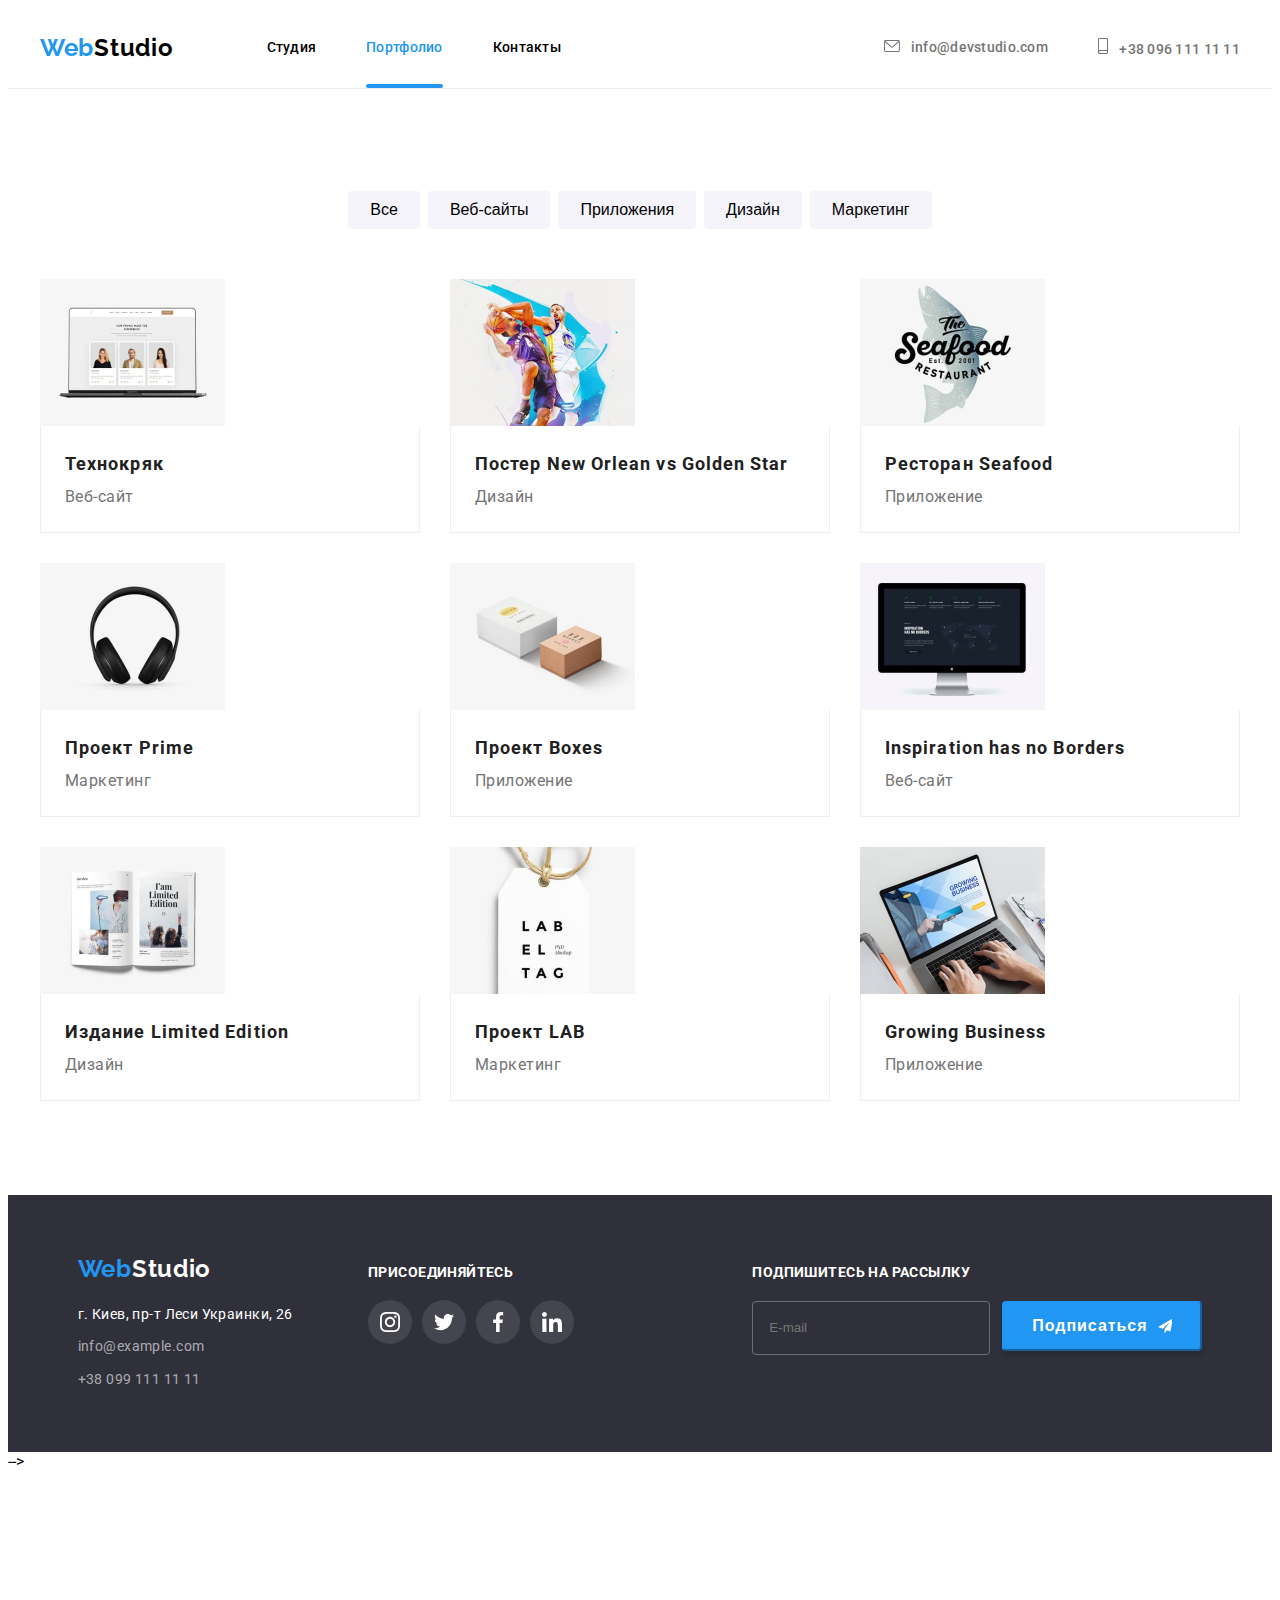
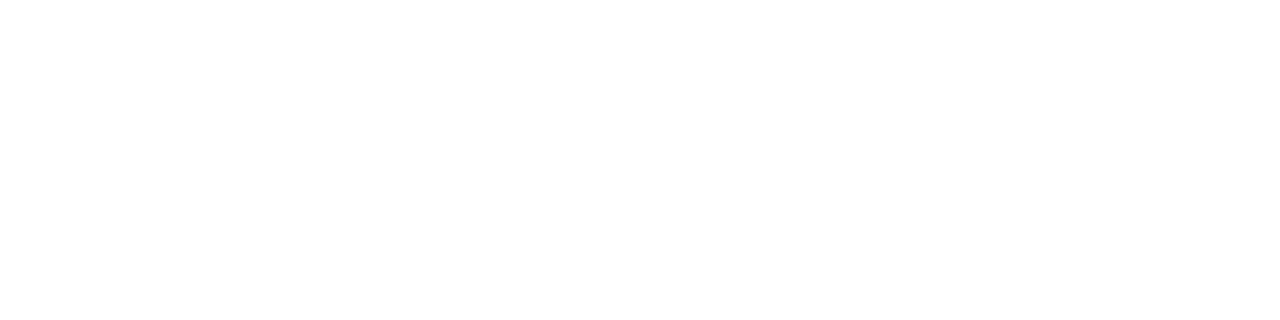
==== commit ae4b0a27: "Добавляет путь" ====
--- a/portfolio.html
+++ b/portfolio.html
@@ -69,7 +69,7 @@
                     </svg>
                 </button>
                 <ul class="mobile-menu__nav list">
-                    <li class="mobile-menu__item"><a href="" class="mobile-menu__link link">Студия</a></li>
+                    <li class="mobile-menu__item"><a href="./index.html" class="mobile-menu__link link">Студия</a></li>
                     <li class="mobile-menu__item"><a href="" class="mobile-menu__link current link">Портфолио</a></li>
                     <li class="mobile-menu__item"><a href="" class="mobile-menu__link link">Контакты</a></li>
                 </ul>
--- a/css/main.min.css
+++ b/css/main.min.css
@@ -1,2 +1,2 @@
-:root{--primary-text-color:#212121;--second-color:#757575;--accent-color:#2196F3;--fon-batton: #2196F3;--wite-color:#ffffff;--transition-timing-function: cubic-bezier(0.4, 0, 0.2, 1);--transition-duration: 250ms;--background-color-backdrop: rgba(0, 0, 0, 0.2)}.visually-hidden{position:absolute;width:1px;height:1px;margin:-1px;border:0;padding:0;white-space:nowrap;clip-path:inset(100%);clip:rect(0 0 0 0);overflow:hidden}body{font-family:'roboto', sans-serif;background-color:#ffffff}.list{list-style:none;padding:0;margin:0}.link{text-decoration:none;color:#000}img{display:block}.section{padding-top:60px;padding-bottom:60px}@media screen and (min-width: 1200px){.section{padding-top:94px;padding-bottom:94px}}.container{width:100%;padding-left:15px;padding-right:15px}@media screen and (min-width: 480px){.container{width:480px;margin:0 auto}}@media screen and (min-width: 768px){.container{width:768px}}@media screen and (min-width: 1200px){.container{width:1200px}}.work__title{font-size:28px;line-height:1.17;text-align:center;letter-spacing:0.03em;color:var(--primary-text-color);margin-top:0px;margin-bottom:30px}@media screen and (min-width: 1200px){.work__title{font-size:36px;line-height:1.16;text-align:center;letter-spacing:0.03em;color:var(--primary-text-color);margin-top:0px;margin-bottom:50px}}.social-list__icon{transition-property:fill;transition-duration:var(--transition-duration);transition-timing-function:var(--transition-timing-function);width:20px;height:20px;fill:#AFB1B8}.social-list__link:hover .social-list__icon,.social-list__link:focus .social-list__icon{fill:var(--wite-color)}.social-list{display:flex;justify-content:space-between}.social-list__link{transition-property:background-color;transition-duration:var(--transition-duration);transition-timing-function:var(--transition-timing-function);display:flex;justify-content:center;align-items:center;width:44px;height:44px;border-radius:50px}.social-list__link:hover,.social-list__link:focus{background-color:#2196F3}.social-list__link:not(:last-child){margin-right:10px}.social-list__item:not(:last-child){margin-right:10px}.backdrop{position:fixed;height:100%;width:100%;top:0;left:0;background-color:var(--background-color-backdrop);z-index:10;transition-property:opacity, visibility;transition-duration:var(--transition-duration);transition-timing-function:linear;background:rgba(0,0,0,0.2)}.is-hidden{opacity:0;pointer-events:none;visibility:hidden}.modal{position:absolute;top:50%;left:50%;transform:translate(-50%, -50%) scale(1);padding:40px;width:528px;height:581px;background-color:var(--wite-color);box-shadow:0px 1px 3px rgba(0,0,0,0.12),0px 1px 1px rgba(0,0,0,0.14),0px 2px 1px rgba(0,0,0,0.2);border-radius:4px;transition:transform var(--transition-duration) linear}.modal-clos-btn{position:absolute;top:8px;right:8px;width:30px;height:30px;border:1px solid rgba(0,0,0,0.1);cursor:pointer;background-color:var(--wite-color);border-radius:50%;padding:6px 6px;transition:fill var(--transition-duration) cubic-bezier(0.4, 0, 0.2, 1)}.modal-clos-btn:hover,.modal-clos-btn:focus{fill:var(--accent-color);transition:fill var(--transition-duration) cubic-bezier(0.4, 0, 0.2, 1)}.modal-clos-btn__icon{width:18px;height:18px}.form__policy-link{color:var(--accent-color)}.backdrop .is-hidden .modal{transform:translate(-50%, -50%) scale(0.8)}.form__head{font-style:normal;font-weight:bold;font-size:20px;line-height:1.15;text-align:center;margin-top:0px;margin-bottom:12px}.form{display:flex;flex-direction:column}.form__label{margin-bottom:10px;font-weight:400;font-size:12px;line-height:1.16;letter-spacing:0.01em;color:#757575}.form__input{width:100%;height:40px;border:1px solid rgba(33,33,33,0.2);border-radius:4px;padding-left:42px;cursor:pointer;transition:border-color var(--transition-duration) cubic-bezier(0.4, 0, 0.2, 1)}.form__input:focus{border-color:var(--accent-color);outline:none;transition:border-color var(--transition-duration) cubic-bezier(0.4, 0, 0.2, 1)}.form__icon{position:absolute;width:18px;height:18px;left:12px;top:50%;transform:translateY(-50%)}.form__input:focus+.form__icon{fill:var(--accent-color);transition:fill var(--transition-duration) cubic-bezier(0.4, 0, 0.2, 1)}.form__input-wrapper{margin-top:4px;display:block;position:relative}.form__message{height:120px;width:100%;border:1px solid rgba(33,33,33,0.2);resize:none;padding:12px 16px;margin-top:4px;transition:border-color var(--transition-duration) cubic-bezier(0.4, 0, 0.2, 1)}.form__message::placeholder{font-size:14px;line-height:1.14;letter-spacing:0.01em;color:rgba(117,117,117,0.5)}.form__message:focus{outline:none;border-color:var(--accent-color);transition:border-color var(--transition-duration) cubic-bezier(0.4, 0, 0.2, 1)}.visually-hidden{position:absolute !important;clip:rect(1px 1px 1px 1px);clip:rect(1px, 1px, 1px, 1px);padding:0 !important;border:0 !important;height:1px !important;width:1px !important;overflow:hidden}.form__icon-checkbox{vertical-align:middle;display:inline-block;width:16px;height:16px;background:#FFFFFF;color:#FFFFFF;border:2px solid #212121;border-radius:4px;transition:background var(--transition-duration) cubic-bezier(0.4, 0, 0.2, 1);cursor:pointer}.form__checkbox:checked+.form__icon-checkbox{background-image:url(../images/icon-check.svg);background-size:contain;background-origin:border-box;border-radius:2px;border:2px solid #2196F3;transition:background-image var(--transition-duration) cubic-bezier(0.4, 0, 0.2, 1);background-color:var(--accent-color)}.form__checkbox:focus+.form__icon-checkbox{border-color:var(--accent-color)}.form__checkbox-policy{font-weight:normal;font-size:14px;line-height:1.71;color:#757575;margin-bottom:30px}.form-btn{width:200px;height:50px;background:#2196F3;border-color:var(--accent-color);border-radius:4px;color:#FFFFFF;font-weight:700;font-size:16px;line-height:1.88;letter-spacing:0.06em;margin-left:auto;margin-right:auto;box-shadow:0px 1px 3px rgba(0,0,0,0.12),0px 1px 1px rgba(0,0,0,0.14),0px 2px 1px rgba(0,0,0,0.2);cursor:pointer}.form-btn:focus{font-size:16px;font-weight:700;letter-spacing:.06em;width:200px;height:50px;background:#2196F3;border-color:var(--accent-color);border-radius:4px;color:#FFFFFF;line-height:1.88;margin-left:auto;margin-right:auto;box-shadow:0px 1px 3px rgba(0,0,0,0.12),0px 1px 1px rgba(0,0,0,0.14),0px 2px 1px rgba(0,0,0,0.2);cursor:pointer}.adds{text-align:center}.footer-modal__subscription{font-size:14px;font-weight:bold;letter-spacing:.03em;line-height:1.14;text-transform:uppercase;color:#FFFFFF;text-align:center;margin-top:0px;margin-bottom:20px}.footer-form{text-align:center}.footer__footer-modal{margin-top:60px;width:450px}.footer-form__input{width:100%;height:50px;border:1px solid rgba(255,255,255,0.3);border-radius:4px;background-color:inherit;padding-left:16px}.footer-btn{display:flex;align-items:center;width:200px;height:50px;background:#2196F3;box-shadow:0px 4px 4px rgba(0,0,0,0.15);border-radius:4px;border-color:var(--accent-color);margin-left:auto;margin-right:auto;margin-top:20px;font-weight:bold;padding-left:28px;padding-right:28px;font-size:16px;line-height:1.87;letter-spacing:0.06em;color:#FFFFFF;padding-top:13px;padding-bottom:13px;cursor:pointer}.footer-form__icon{height:24px;width:24px;margin-left:10px}@media screen and (min-width: 1200px){.footer-form{display:flex;margin-left:auto;text-align:left}.footer__footer-modal{margin-left:93px;margin-top:0px}.footer-modal__subscription{text-align:left}.footer-btn{margin-left:12px;margin-top:0px}.footer-form__input{width:358px}}.mobile-menu{position:fixed;top:0;left:0;width:100vw;height:100vh;overflow:auto;background-color:#ffffff;opacity:0;visibility:hidden;pointer-events:none}.mobile-menu__container{position:relative;padding-left:25px;padding-top:48px;padding-bottom:48px}.mobile-menu__close-btn{position:absolute;top:10px;right:15px;border:none;background-color:transparent;padding:0;line-height:0;cursor:pointer;background-color:var(--wite-color);transition:fill var(--transition-duration) cubic-bezier(0.4, 0, 0.2, 1)}.mobile-menu__close-btn:hover,.mobile-menu__close-btn:focus{fill:var(--accent-color);transition:fill var(--transition-duration) cubic-bezier(0.4, 0, 0.2, 1)}.mobile-menu.is-open{opacity:1;visibility:visible;pointer-events:auto}.mobile-menu__icon{width:40px;height:40px;padding:5px}.mobile-menu__link{font-style:normal;font-weight:500;font-size:40px;line-height:1.17;letter-spacing:0.02em}.mobile-menu__contact-tel{font-weight:500;font-size:34px;line-height:1.17;letter-spacing:0.02em;color:#2196F3}.mobile-menu__contact-list:not(:last-child){margin-bottom:32px}.mobile-menu__contact-link{font-style:normal;font-weight:500;font-size:24px;line-height:1.16;letter-spacing:0.02em;color:#757575}.mobile-menu__contact{margin-top:302px}.mobile-menu__social{display:flex;margin-top:64px;margin-right:68px;justify-content:space-between}.mobile-menu__social-list{font-style:normal;font-weight:500;font-size:18px;line-height:1.22;letter-spacing:0.02em}.mobile-menu__social-link{color:var(--accent-color)}.mobile-menu__item:not(:last-child){margin-bottom:32px}.current{color:var(--accent-color)}.mobile-menu__social-link::after{content:"";margin-left:10px;border:1px solid rgba(33,33,33,0.2);transform:rotate(90deg)}.menu{display:none}.header{padding-top:16px;padding-bottom:16px}.header__container{display:flex;justify-content:space-between;align-items:center}.header__list{display:none}.header__mobile-menu-btn{line-height:0;background-color:transparent;border:none;padding:0}.header__mobile-menu-icon{width:40px;height:40px}.footer-addres__logo{animation-duration:1000ms;font-family:"Raleway", sans-serif;font-weight:700;font-size:24px;line-height:1.16;letter-spacing:0.03em}.footer-addres__logo>span{color:var(--accent-color)}@media screen and (min-width: 768px){.header{padding-top:0px;padding-bottom:0px}.menu{display:inline-flex;align-items:center}.menu__item:not(:last-child){margin-right:50px}.menu-link{padding-top:32px;padding-bottom:32px;transition-property:color;transition-duration:var(--transition-duration);transition-timing-function:var(--transition-timing-function);display:block;font-weight:500;font-size:14px;line-height:1.14;letter-spacing:0.02em;color:var --primary-text-color}.menu-link:hover,.menu-link:focus{color:var(--accent-color)}.header__list{display:inline;margin-top:21px;margin-bottom:21px}.header__mobile-menu-btn{display:none}.header__navigation{display:flex;align-items:center}.footer-addres__logo{margin-right:88px}.list__link{font-weight:500;font-size:14px;line-height:1.14;letter-spacing:0.02em;color:var(--second-color);fill:var(--second-color);transition-property:color;transition-duration:var(--transition-duration);transition-timing-function:var(--transition-timing-function)}.list__link:hover,.list__link:focus{color:var(--accent-color)}.list__link:not(:last-child){padding-bottom:10px}.list__link-cont{transition-property:fill;transition-duration:var(--transition-duration);transition-timing-function:var(--transition-timing-function);margin-right:8px}.list__link:hover .list__link-cont,.list__link:focus .list__link-cont{transition-property:fill;transition-duration:var(--transition-duration);transition-timing-function:var(--transition-timing-function);fill:var(--fon-batton)}.list__item:not(:last-child){margin-bottom:10px}.header.border{border-bottom:1px solid #ECECEC}.current{position:relative;color:var(--accent-color)}.current::after{position:absolute;content:"";width:100%;left:0;bottom:0;background:#2196F3;border-radius:2px;height:4px}}@media screen and (min-width: 1200px){.footer-addres__logo{margin-right:93px}.header__list{display:flex;align-items:center;margin-left:auto}.list__item{display:flex;align-items:center}.list__item:not(:last-child){margin-right:50px;margin-bottom:0px}}.hero{text-align:center;padding-top:116px;padding-bottom:120px;background-color:#2F303A;background-image:linear-gradient(rgba(47,48,58,0.4), rgba(47,48,58,0.4)),url("../images/hero-fon/fon-mob.jpg");min-height:402px;margin-left:auto;margin-right:auto;background-size:cover;background-position:center}.hero__caption{max-width:360px;font-weight:900;font-size:26px;line-height:1.61;margin-top:0px;margin-bottom:30px;margin-right:auto;margin-left:auto;color:var(--wite-color);text-transform:uppercase;letter-spacing:0.06em}@media (min-device-pixel-ratio: 2) and (max-width: 767px), (min-resolution: 192dpi) and (max-width: 767px), (min-resolution: 2dppx) and (max-width: 767px){.hero{background-image:linear-gradient(rgba(47,48,58,0.4), rgba(47,48,58,0.4)),url("../images/hero-fon/fon-mob@2x.jpg")}}.modal-btn{font-weight:bold;font-size:16px;line-height:1.87;background-color:var(--fon-batton);color:var(--wite-color);cursor:pointer;min-width:200px;border-radius:4px;padding:10px 32px;align-items:center}@media screen and (min-width: 768px){.hero{padding-top:118px;padding-bottom:118px;background-image:linear-gradient(rgba(47,48,58,0.4), rgba(47,48,58,0.4)),url(../images/hero-fon/fon-tablet.jpg);min-height:400px}}@media (min-device-pixel-ratio: 2) and (min-width: 768px), (min-resolution: 192dpi) and (min-width: 768px), (min-resolution: 2dppx) and (min-width: 768px){.hero{background-image:linear-gradient(rgba(47,48,58,0.4), rgba(47,48,58,0.4)),url("../images/hero-fon/fon-tablet@2x.jpg")}}@media screen and (min-width: 1200px){.hero{padding-top:200px;padding-bottom:200px;background-image:linear-gradient(rgba(47,48,58,0.4), rgba(47,48,58,0.4)),url(../images/hero-fon/fon-desctop.jpg);max-width:1600px;height:600px}.hero__caption{max-width:696px;font-weight:900;font-size:44px;line-height:1.36}}@media (min-device-pixel-ratio: 2) and (min-width: 1200px), (min-resolution: 192dpi) and (min-width: 1200px), (min-resolution: 2dppx) and (min-width: 1200px){.hero{background-image:linear-gradient(rgba(47,48,58,0.4), rgba(47,48,58,0.4)),url("../images/hero-fon/fon-desctop@2x.jpg")}}.description__blok{width:100%;height:120px;background:#F5F4FA;border-radius:4px;margin-bottom:30px;text-align:center;padding-top:25px;padding-bottom:25px}.description__img{width:70px;height:70px;margin-right:auto;margin-left:auto}.description{padding-top:58px;padding-bottom:60px}.depiction__title{margin-top:0;margin-bottom:10px;font-weight:700;font-style:normal;font-size:14px;line-height:1.14;letter-spacing:0.03em;text-align:center;text-transform:uppercase;color:var(--primary-text-color)}.depiction__text{font-size:14px;line-height:1.71;letter-spacing:0.03em;color:var(--second-color);margin-top:0px;margin-bottom:0px}.description__item:not(:last-child){margin-bottom:30px}@media screen and (min-width: 768px){.description{padding-top:60px}.description__list{display:flex;flex-wrap:wrap;margin-top:30px;margin-left:-30px}.description__item{flex-basis:calc(100% / 2 - 30px);margin-left:30px}}@media screen and (min-width: 1200px){.description__blok{display:flex;justify-content:center;align-items:center;width:270px}.description{padding-top:94px;padding-bottom:94px}.description__list{flex-wrap:nowrap;margin-top:0}.description__item:not(:last-child){margin-right:30px}}.work{display:none}@media screen and (min-width: 1200px){.work{display:block;padding-bottom:94px}.work__list{display:flex;align-items:center;margin-top:-30px;margin-left:-30px;flex-wrap:wrap}.work__item{margin-top:30px;margin-left:30px}.work__product{position:relative}.work__heading{position:absolute;bottom:0;left:0;background:rgba(47,48,58,0.8);display:flex;justify-content:center;align-items:center;font-weight:700;font-size:14px;line-height:1.14;text-align:center;letter-spacing:0.03em;text-transform:uppercase;color:var(--wite-color);margin-top:0px;margin-bottom:0px;width:100%;height:70px}}.structure{background:#F5F4FA}.team-member{width:100%;max-width:450px;display:flex;flex-wrap:wrap;align-items:center;justify-content:center;margin-bottom:30px;background:#ffffff;box-shadow:0px 1px 3px rgba(0,0,0,0.12),0px 1px 1px rgba(0,0,0,0.14),0px 2px 1px rgba(0,0,0,0.2);border-radius:0px 0px 4px 4px}.team-member__subtitle{font-family:'Roboto', sans-serif;font-weight:500;font-size:16px;line-height:1.18;letter-spacing:0.03em;text-align:center;color:var(--primary-text-color);margin-bottom:10px;margin-top:0}.team-member__profession{font-family:'Roboto', sans-serif;font-size:16px;line-height:1.18;letter-spacing:0.03em;text-align:center;color:var(--second-color);margin-top:0px;margin-bottom:16px}.team-member__picture{max-width:100%}.team-member__bloc{padding-top:30px;padding-bottom:30px}@media screen and (min-width: 768px){.team-member__bloc{padding-top:30px;padding-bottom:24px}.structure__list{display:flex;flex-wrap:wrap;margin-top:30px;margin-left:-30px}.team-member{margin-left:30px;width:calc((100% - 60px)/2)}}@media screen and (min-width: 1200px){.team-member{margin-left:30px;width:calc((100% - 120px)/4)}}.regular-clients{display:flex;justify-content:space-between;align-items:center;flex-wrap:wrap;margin-top:-30px;margin-left:-30px}.regular-clients__element{margin-top:30px;margin-left:30px;width:calc((100% - 60px) / 2)}.regular-clients__link{display:flex;justify-content:center;max-width:170px;height:92px;border:1px solid #AFB1B8;border-radius:4px;transition-property:border;transition-duration:var(--transition-duration);transition-timing-function:var(--transition-timing-function)}.regular-clients__link:hover,.regular-clients__link:after{border:1px solid #2196F3}.regular-clients__item{transition-property:fill;transition-duration:var(--transition-duration);transition-timing-function:var(--transition-timing-function);fill:#AFB1B8}.regular-clients__link:hover .regular-clients__item,.regular-clients__link:focus .regular-clients__item{fill:var(--fon-batton)}@media screen and (min-width: 768px){.regular-clients__element{width:calc((100% - 90px) / 3)}.regular-clients__link{max-width:226px}}@media screen and (min-width: 1200px){.regular-clients__element{width:calc((100% - 300px) / 6)}.regular-clients__link{width:170px}}.footer{background:#2F303A;padding-top:60px;padding-bottom:60px}.color{margin-bottom:20px;margin-right:0px;display:block;text-align:center}address{font-style:normal;font-weight:normal}.contacts{text-align:center}.footer-addres__company{font-size:14px;line-height:1.71;letter-spacing:0.03em;color:var(--wite-color);text-align:center;margin-top:20px;margin-bottom:9px}.link.color{color:var(--wite-color)}.contacts__connect{transition-property:color;transition-duration:var(--transition-duration);transition-timing-function:var(--transition-timing-function);font-size:14px;line-height:1.71;letter-spacing:0.03em;color:rgba(255,255,255,0.6)}.contacts__connect:hover,.contacts__connect:focus{color:var(--accent-color)}.contacts__element{margin-bottom:9px}.subscription__offer{font-weight:700;font-size:14px;line-height:16px;letter-spacing:0.03em;text-transform:uppercase;color:var(--wite-color);text-align:center;margin-top:0px;margin-bottom:20px;text-align:center;padding-top:60px}.subscription-list{display:flex;justify-content:center}.subscription-list__element{transition-property:background-color;transition-duration:var(--transition-duration);transition-timing-function:var(--transition-timing-function);display:flex;justify-content:center;align-items:center;width:44px;height:44px;margin-right:10px;background-color:rgba(255,255,255,0.1);border-radius:50%}.subscription-list__element:hover,.subscription-list__element:focus{background-color:var(--fon-batton)}.footer-element__icon{width:20px;height:20px;fill:var(--wite-color)}@media screen and (min-width: 768px){.footer-container{display:flex;align-items:baseline;flex-wrap:wrap;justify-content:space-around}.subscription__offer{padding-top:0px}}@media screen and (min-width: 1200px){.subscription__offer{text-align:left}.color{text-align:left}.contacts{text-align:left}.footer-addres__company{text-align:left}.subscription__offer{padding-top:0px}}.filters{display:flex;flex-wrap:wrap;padding-left:0px;margin-top:0px;margin-bottom:50px}.filters__item{color:var(--primary-text-color);font-style:normal;font-weight:500;font-size:16px;line-height:1.62;letter-spacing:0.03em;margin-top:8px}.filters__item:not(:last-child){margin-right:8px}.button{transition-property:background-color, color, box-shadow;transition-duration:var(--transition-duration);transition-timing-function:var(--transition-timing-function);padding:6px 22px;text-align:center;background:#F5F4FA;font-size:16px;line-height:26px;border-radius:4px;border:none}.button:hover,.button:focus{color:#ffffff;background-color:var(--fon-batton);box-shadow:0px 3px 1px rgba(0,0,0,0.1),0px 1px 2px rgba(0,0,0,0.08),0px 2px 2px rgba(0,0,0,0.12)}.portfolio{display:flex;flex-wrap:wrap;margin-top:-30px;margin-left:-30px}.portfolio__list{margin-top:30px;margin-left:30px}.portfolio__heading{font-weight:700;font-size:18px;line-height:2;letter-spacing:0.06em;color:var(--primary-text-color);margin-top:0px;margin-bottom:0px}.portfolio__text{font-weight:400;font-size:16px;line-height:1.87;letter-spacing:0.03em;color:var(--second-color);margin-top:0px;margin-bottom:20px}.portfolio__border{background:var(--wite-color);padding:20px 24px;border-left:1px solid #EEEEEE;border-bottom:1px solid #EEEEEE;border-right:1px solid #EEEEEE}.portfolio__wrapper{position:relative;overflow:hidden}.portfolio__item{display:block;transition-property:box-shadow;transition-duration:var(--transition-duration);transition-timing-function:var(--transition-timing-function)}.link .portfolio__item:hover,.link .portfolio__item:focus{box-shadow:0px 1px 1px rgba(0,0,0,0.12),0px 4px 4px rgba(0,0,0,0.06),1px 4px 6px rgba(0,0,0,0.16)}.portfolio__overlay{position:absolute;top:0;left:0;height:100%;overflow:auto;transform:translateY(100%);transition-property:transform;transition-duration:var(--transition-duration);transition-timing-function:linear;background-color:rgba(33,150,243,0.9);font-size:18px;line-height:28px;letter-spacing:0.03em;color:#FFFFFF;padding:63px 24px 63px 24px;margin:0}.portfolio__item:hover .portfolio__overlay,.portfolio__item:focus .portfolio__overlay{transform:translateY(0%)}@media screen and (min-width: 768px){.filters{justify-content:center}}
+:root{--primary-text-color:#212121;--second-color:#757575;--accent-color:#2196F3;--fon-batton: #2196F3;--wite-color:#ffffff;--transition-timing-function: cubic-bezier(0.4, 0, 0.2, 1);--transition-duration: 250ms;--background-color-backdrop: rgba(0, 0, 0, 0.2)}.visually-hidden{position:absolute;width:1px;height:1px;margin:-1px;border:0;padding:0;white-space:nowrap;clip-path:inset(100%);clip:rect(0 0 0 0);overflow:hidden}body{font-family:'roboto', sans-serif;background-color:#ffffff}.list{list-style:none;padding:0;margin:0}.link{text-decoration:none;color:#000}img{display:block;max-width:100%;height:auto}.section{padding-top:60px;padding-bottom:60px}@media screen and (min-width: 1200px){.section{padding-top:94px;padding-bottom:94px}}.container{width:100%;padding-left:15px;padding-right:15px}@media screen and (min-width: 480px){.container{width:480px;margin:0 auto}}@media screen and (min-width: 768px){.container{width:768px}}@media screen and (min-width: 1200px){.container{width:1200px}}.work__title{font-size:28px;line-height:1.17;text-align:center;letter-spacing:0.03em;color:var(--primary-text-color);margin-top:0px;margin-bottom:30px}@media screen and (min-width: 1200px){.work__title{font-size:36px;line-height:1.16;text-align:center;letter-spacing:0.03em;color:var(--primary-text-color);margin-top:0px;margin-bottom:50px}}.social-list__icon{transition-property:fill;transition-duration:var(--transition-duration);transition-timing-function:var(--transition-timing-function);width:20px;height:20px;fill:#AFB1B8}.social-list__link:hover .social-list__icon,.social-list__link:focus .social-list__icon{fill:var(--wite-color)}.social-list{display:flex;justify-content:space-between}.social-list__link{transition-property:background-color;transition-duration:var(--transition-duration);transition-timing-function:var(--transition-timing-function);display:flex;justify-content:center;align-items:center;width:44px;height:44px;border-radius:50px}.social-list__link:hover,.social-list__link:focus{background-color:#2196F3}.social-list__link:not(:last-child){margin-right:10px}.social-list__item:not(:last-child){margin-right:10px}.backdrop{position:fixed;height:100%;width:100%;top:0;left:0;background-color:var(--background-color-backdrop);z-index:10;transition-property:opacity, visibility;transition-duration:var(--transition-duration);transition-timing-function:linear;background:rgba(0,0,0,0.2)}.is-hidden{opacity:0;pointer-events:none;visibility:hidden}.modal{position:absolute;top:50%;left:50%;transform:translate(-50%, -50%) scale(1);padding:40px;width:450px;height:581px;background-color:var(--wite-color);box-shadow:0px 1px 3px rgba(0,0,0,0.12),0px 1px 1px rgba(0,0,0,0.14),0px 2px 1px rgba(0,0,0,0.2);border-radius:4px;transition:transform var(--transition-duration) linear}.modal-clos-btn{position:absolute;top:8px;right:8px;width:30px;height:30px;border:1px solid rgba(0,0,0,0.1);cursor:pointer;background-color:var(--wite-color);border-radius:50%;padding:6px 6px;transition:fill var(--transition-duration) cubic-bezier(0.4, 0, 0.2, 1)}.modal-clos-btn:hover,.modal-clos-btn:focus{fill:var(--accent-color);transition:fill var(--transition-duration) cubic-bezier(0.4, 0, 0.2, 1)}.modal-clos-btn__icon{width:18px;height:18px}@media screen and (min-width: 768px){.modal{width:450px}}@media screen and (min-width: 768px){.modal{width:528px}}.form__policy-link{color:var(--accent-color)}.backdrop .is-hidden .modal{transform:translate(-50%, -50%) scale(0.8)}.form__head{font-style:normal;font-weight:bold;font-size:20px;line-height:1.15;text-align:center;margin-top:0px;margin-bottom:12px}.form{display:flex;flex-direction:column}.form__label{margin-bottom:10px;font-weight:400;font-size:12px;line-height:1.16;letter-spacing:0.01em;color:#757575}.form__input{width:100%;height:40px;border:1px solid rgba(33,33,33,0.2);border-radius:4px;padding-left:42px;cursor:pointer;transition:border-color var(--transition-duration) cubic-bezier(0.4, 0, 0.2, 1)}.form__input:focus{border-color:var(--accent-color);outline:none;transition:border-color var(--transition-duration) cubic-bezier(0.4, 0, 0.2, 1)}.form__icon{position:absolute;width:18px;height:18px;left:12px;top:50%;transform:translateY(-50%)}.form__input:focus+.form__icon{fill:var(--accent-color);transition:fill var(--transition-duration) cubic-bezier(0.4, 0, 0.2, 1)}.form__input-wrapper{margin-top:4px;display:block;position:relative}.form__message{height:120px;width:100%;border:1px solid rgba(33,33,33,0.2);resize:none;padding:12px 16px;margin-top:4px;transition:border-color var(--transition-duration) cubic-bezier(0.4, 0, 0.2, 1)}.form__message::placeholder{font-size:14px;line-height:1.14;letter-spacing:0.01em;color:rgba(117,117,117,0.5)}.form__message:focus{outline:none;border-color:var(--accent-color);transition:border-color var(--transition-duration) cubic-bezier(0.4, 0, 0.2, 1)}.visually-hidden{position:absolute !important;clip:rect(1px 1px 1px 1px);clip:rect(1px, 1px, 1px, 1px);padding:0 !important;border:0 !important;height:1px !important;width:1px !important;overflow:hidden}.form__icon-checkbox{vertical-align:middle;display:inline-block;width:16px;height:16px;background:#FFFFFF;color:#FFFFFF;border:2px solid #212121;border-radius:4px;transition:background var(--transition-duration) cubic-bezier(0.4, 0, 0.2, 1);cursor:pointer}.form__checkbox:checked+.form__icon-checkbox{background-image:url(../images/icon-check.svg);background-size:contain;background-origin:border-box;border-radius:2px;border:2px solid #2196F3;transition:background-image var(--transition-duration) cubic-bezier(0.4, 0, 0.2, 1);background-color:var(--accent-color)}.form__checkbox:focus+.form__icon-checkbox{border-color:var(--accent-color)}.form__checkbox-policy{font-weight:normal;font-size:12px;line-height:1.16;color:#757575;margin-bottom:30px}.form-btn{width:200px;height:50px;background:#2196F3;border-color:var(--accent-color);border-radius:4px;color:#FFFFFF;font-weight:700;font-size:16px;line-height:1.88;letter-spacing:0.06em;margin-left:auto;margin-right:auto;box-shadow:0px 1px 3px rgba(0,0,0,0.12),0px 1px 1px rgba(0,0,0,0.14),0px 2px 1px rgba(0,0,0,0.2);cursor:pointer}.form-btn:focus{font-size:16px;font-weight:700;letter-spacing:.06em;width:200px;height:50px;background:#2196F3;border-color:var(--accent-color);border-radius:4px;color:#FFFFFF;line-height:1.88;margin-left:auto;margin-right:auto;box-shadow:0px 1px 3px rgba(0,0,0,0.12),0px 1px 1px rgba(0,0,0,0.14),0px 2px 1px rgba(0,0,0,0.2);cursor:pointer}@media screen and (min-width: 768px){.form__checkbox-policy{font-size:14px;line-height:1.71}}.adds{text-align:center}.footer-modal__subscription{font-size:14px;font-weight:bold;letter-spacing:.03em;line-height:1.14;text-transform:uppercase;color:#FFFFFF;text-align:center;margin-top:0px;margin-bottom:20px}.footer-form{text-align:center}.footer__footer-modal{margin-top:60px;max-width:450px}.footer-form__input{width:100%;height:50px;border:1px solid rgba(255,255,255,0.3);border-radius:4px;background-color:inherit;padding-left:16px}.footer-btn{display:inline-flex;align-items:center;width:200px;height:50px;background:#2196F3;box-shadow:0px 4px 4px rgba(0,0,0,0.15);border-radius:4px;border-color:var(--accent-color);margin-left:auto;margin-right:auto;margin-top:20px;font-weight:bold;padding-left:28px;padding-right:28px;font-size:16px;line-height:1.87;letter-spacing:0.06em;color:#FFFFFF;padding-top:13px;padding-bottom:13px;cursor:pointer}.footer-form__icon{height:24px;width:24px;margin-left:10px}@media screen and (min-width: 1200px){.footer-form{display:flex;margin-left:auto;text-align:left}.footer__footer-modal{margin-left:93px;margin-top:0px}.footer-modal__subscription{text-align:left}.footer-btn{margin-left:12px;margin-top:0px}.footer-form__input{width:358px}}.mobile-menu{position:fixed;top:0;left:0;width:100vw;height:100vh;overflow:auto;background-color:#ffffff;opacity:0;visibility:hidden;pointer-events:none}.mobile-menu__container{position:relative;padding-left:25px;padding-top:48px;padding-bottom:48px}.mobile-menu__close-btn{position:absolute;top:10px;right:15px;border:none;background-color:transparent;padding:0;line-height:0;cursor:pointer;background-color:var(--wite-color);transition:fill var(--transition-duration) cubic-bezier(0.4, 0, 0.2, 1)}.mobile-menu__close-btn:hover,.mobile-menu__close-btn:focus{fill:var(--accent-color);transition:fill var(--transition-duration) cubic-bezier(0.4, 0, 0.2, 1)}.mobile-menu.is-open{opacity:1;visibility:visible;pointer-events:auto}.mobile-menu__icon{width:40px;height:40px;padding:5px}.mobile-menu__link{font-style:normal;font-weight:500;font-size:40px;line-height:1.17;letter-spacing:0.02em}.mobile-menu__contact-tel{font-weight:500;font-size:34px;line-height:1.17;letter-spacing:0.02em;color:#2196F3}.mobile-menu__contact-list:not(:last-child){margin-bottom:32px}.mobile-menu__contact-link{font-style:normal;font-weight:500;font-size:24px;line-height:1.16;letter-spacing:0.02em;color:#757575}.mobile-menu__contact{margin-top:302px}.mobile-menu__social{display:flex;margin-top:64px;margin-right:68px;justify-content:space-between}.mobile-menu__social-list{font-style:normal;font-weight:500;font-size:18px;line-height:1.22;letter-spacing:0.02em}.mobile-menu__social-link{color:var(--accent-color)}.mobile-menu__item:not(:last-child){margin-bottom:32px}.current{color:var(--accent-color)}.mobile-menu__social-list:not(:last-child)::after{content:"";margin-left:10px;margin-right:10px;border:1px solid rgba(33,33,33,0.2);transform:rotate(90deg)}.menu{display:none}.header{padding-top:16px;padding-bottom:16px}.header__container{display:flex;justify-content:space-between;align-items:center}.header__list{display:none}.header__mobile-menu-btn{line-height:0;background-color:transparent;border:none;padding:0}.header__mobile-menu-icon{width:40px;height:40px}.footer-addres__logo{animation-duration:1000ms;font-family:"Raleway", sans-serif;font-weight:700;font-size:24px;line-height:1.16;letter-spacing:0.03em}.footer-addres__logo>span{color:var(--accent-color)}@media screen and (min-width: 768px){.header{padding-top:0px;padding-bottom:0px}.menu{display:inline-flex;align-items:center}.menu__item:not(:last-child){margin-right:50px}.menu-link{padding-top:32px;padding-bottom:32px;transition-property:color;transition-duration:var(--transition-duration);transition-timing-function:var(--transition-timing-function);display:block;font-weight:500;font-size:14px;line-height:1.14;letter-spacing:0.02em;color:var --primary-text-color}.menu-link:hover,.menu-link:focus{color:var(--accent-color)}.header__list{display:inline;margin-top:21px;margin-bottom:21px}.header__mobile-menu-btn{display:none}.header__navigation{display:flex;align-items:center}.footer-addres__logo{margin-right:88px}.list__link{font-weight:500;font-size:14px;line-height:1.14;letter-spacing:0.02em;color:var(--second-color);fill:var(--second-color);transition-property:color;transition-duration:var(--transition-duration);transition-timing-function:var(--transition-timing-function)}.list__link:hover,.list__link:focus{color:var(--accent-color)}.list__link:not(:last-child){padding-bottom:10px}.list__link-cont{transition-property:fill;transition-duration:var(--transition-duration);transition-timing-function:var(--transition-timing-function);margin-right:8px}.list__link:hover .list__link-cont,.list__link:focus .list__link-cont{transition-property:fill;transition-duration:var(--transition-duration);transition-timing-function:var(--transition-timing-function);fill:var(--fon-batton)}.list__item:not(:last-child){margin-bottom:10px}.header.border{border-bottom:1px solid #ECECEC}.current{position:relative;color:var(--accent-color)}.current::after{position:absolute;content:"";width:100%;left:0;bottom:0;background:#2196F3;border-radius:2px;height:4px}}@media screen and (min-width: 1200px){.footer-addres__logo{margin-right:93px}.header__list{display:flex;align-items:center;margin-left:auto}.list__item{display:flex;align-items:center}.list__item:not(:last-child){margin-right:50px;margin-bottom:0px}}.hero{text-align:center;padding-top:116px;padding-bottom:120px;background-color:#2F303A;background-image:linear-gradient(rgba(47,48,58,0.4), rgba(47,48,58,0.4)),url("../images/hero-fon/fon-mob.jpg");min-height:402px;margin-left:auto;margin-right:auto;background-size:cover;background-position:center}.hero__caption{max-width:360px;font-weight:900;font-size:26px;line-height:1.61;margin-top:0px;margin-bottom:30px;margin-right:auto;margin-left:auto;color:var(--wite-color);text-transform:uppercase;letter-spacing:0.06em}@media (min-device-pixel-ratio: 2) and (max-width: 767px), (min-resolution: 192dpi) and (max-width: 767px), (min-resolution: 2dppx) and (max-width: 767px){.hero{background-image:linear-gradient(rgba(47,48,58,0.4), rgba(47,48,58,0.4)),url("../images/hero-fon/fon-mob@2x.jpg")}}.modal-btn{font-weight:bold;font-size:16px;line-height:1.87;background-color:var(--fon-batton);color:var(--wite-color);cursor:pointer;min-width:200px;border-radius:4px;padding:10px 32px;align-items:center}@media screen and (min-width: 768px){.hero{padding-top:118px;padding-bottom:118px;background-image:linear-gradient(rgba(47,48,58,0.4), rgba(47,48,58,0.4)),url(../images/hero-fon/fon-tablet.jpg);min-height:400px}}@media (min-device-pixel-ratio: 2) and (min-width: 768px), (min-resolution: 192dpi) and (min-width: 768px), (min-resolution: 2dppx) and (min-width: 768px){.hero{background-image:linear-gradient(rgba(47,48,58,0.4), rgba(47,48,58,0.4)),url("../images/hero-fon/fon-tablet@2x.jpg")}}@media screen and (min-width: 1200px){.hero{padding-top:200px;padding-bottom:200px;background-image:linear-gradient(rgba(47,48,58,0.4), rgba(47,48,58,0.4)),url(../images/hero-fon/fon-desctop.jpg);max-width:1600px;height:600px}.hero__caption{max-width:696px;font-weight:900;font-size:44px;line-height:1.36}}@media (min-device-pixel-ratio: 2) and (min-width: 1200px), (min-resolution: 192dpi) and (min-width: 1200px), (min-resolution: 2dppx) and (min-width: 1200px){.hero{background-image:linear-gradient(rgba(47,48,58,0.4), rgba(47,48,58,0.4)),url("../images/hero-fon/fon-desctop@2x.jpg")}}.description__blok{width:100%;height:120px;background:#F5F4FA;border-radius:4px;margin-bottom:30px;text-align:center;padding-top:25px;padding-bottom:25px}.description__img{width:70px;height:70px;margin-right:auto;margin-left:auto}.description{padding-top:58px;padding-bottom:60px}.depiction__title{margin-top:0;margin-bottom:10px;font-weight:700;font-style:normal;font-size:14px;line-height:1.14;letter-spacing:0.03em;text-align:center;text-transform:uppercase;color:var(--primary-text-color)}.depiction__text{font-size:14px;line-height:1.71;letter-spacing:0.03em;color:var(--second-color);margin-top:0px;margin-bottom:0px}.description__item:not(:last-child){margin-bottom:30px}@media screen and (min-width: 768px){.description{padding-top:60px}.description__list{display:flex;flex-wrap:wrap;margin-top:30px;margin-left:-30px}.description__item{flex-basis:calc(100% / 2 - 30px);margin-left:30px}}@media screen and (min-width: 1200px){.description__blok{display:flex;justify-content:center;align-items:center;width:270px}.description{padding-top:94px;padding-bottom:94px}.description__list{flex-wrap:nowrap;margin-top:0}.description__item:not(:last-child){margin-right:30px}}.work{display:none}@media screen and (min-width: 1200px){.work{display:block;padding-bottom:94px}.work__list{display:flex;align-items:center;margin-top:-30px;margin-left:-30px;flex-wrap:wrap}.work__item{margin-top:30px;margin-left:30px}.work__product{position:relative}.work__heading{position:absolute;bottom:0;left:0;background:rgba(47,48,58,0.8);display:flex;justify-content:center;align-items:center;font-weight:700;font-size:14px;line-height:1.14;text-align:center;letter-spacing:0.03em;text-transform:uppercase;color:var(--wite-color);margin-top:0px;margin-bottom:0px;width:100%;height:70px}}.structure{background:#F5F4FA}.team-member{width:100%;max-width:450px;display:flex;flex-wrap:wrap;align-items:center;justify-content:center;margin-bottom:30px;background:#ffffff;box-shadow:0px 1px 3px rgba(0,0,0,0.12),0px 1px 1px rgba(0,0,0,0.14),0px 2px 1px rgba(0,0,0,0.2);border-radius:0px 0px 4px 4px}.team-member__subtitle{font-family:'Roboto', sans-serif;font-weight:500;font-size:16px;line-height:1.18;letter-spacing:0.03em;text-align:center;color:var(--primary-text-color);margin-bottom:10px;margin-top:0}.team-member__profession{font-family:'Roboto', sans-serif;font-size:16px;line-height:1.18;letter-spacing:0.03em;text-align:center;color:var(--second-color);margin-top:0px;margin-bottom:16px}.team-member__picture{max-width:100%}.team-member__bloc{padding-top:30px;padding-bottom:30px}@media screen and (min-width: 768px){.team-member__bloc{padding-top:30px;padding-bottom:24px}.structure__list{display:flex;flex-wrap:wrap;margin-top:30px;margin-left:-30px}.team-member{margin-left:30px;width:calc((100% - 60px)/2)}}@media screen and (min-width: 1200px){.team-member{margin-left:30px;width:calc((100% - 120px)/4)}}.regular-clients{display:flex;justify-content:space-between;align-items:center;flex-wrap:wrap;margin-top:-30px;margin-left:-30px}.regular-clients__element{margin-top:30px;margin-left:30px;width:calc((100% - 60px) / 2)}.regular-clients__link{display:flex;justify-content:center;max-width:170px;height:92px;border:1px solid #AFB1B8;border-radius:4px;transition-property:border;transition-duration:var(--transition-duration);transition-timing-function:var(--transition-timing-function)}.regular-clients__link:hover,.regular-clients__link:after{border:1px solid #2196F3}.regular-clients__item{transition-property:fill;transition-duration:var(--transition-duration);transition-timing-function:var(--transition-timing-function);fill:#AFB1B8}.regular-clients__link:hover .regular-clients__item,.regular-clients__link:focus .regular-clients__item{fill:var(--fon-batton)}@media screen and (min-width: 768px){.regular-clients__element{width:calc((100% - 90px) / 3)}.regular-clients__link{max-width:226px}}@media screen and (min-width: 1200px){.regular-clients__element{width:calc((100% - 300px) / 6)}.regular-clients__link{width:170px}}.footer{background:#2F303A;padding-top:60px;padding-bottom:60px}.color{margin-bottom:20px;margin-right:0px;display:block;text-align:center}address{font-style:normal;font-weight:normal}.contacts{text-align:center}.footer-addres__company{font-size:14px;line-height:1.71;letter-spacing:0.03em;color:var(--wite-color);text-align:center;margin-top:20px;margin-bottom:9px}.link.color{color:var(--wite-color)}.contacts__connect{transition-property:color;transition-duration:var(--transition-duration);transition-timing-function:var(--transition-timing-function);font-size:14px;line-height:1.71;letter-spacing:0.03em;color:rgba(255,255,255,0.6)}.contacts__connect:hover,.contacts__connect:focus{color:var(--accent-color)}.contacts__element{margin-bottom:9px}.subscription__offer{font-weight:700;font-size:14px;line-height:16px;letter-spacing:0.03em;text-transform:uppercase;color:var(--wite-color);text-align:center;margin-top:0px;margin-bottom:20px;text-align:center;padding-top:60px}.subscription-list{display:flex;justify-content:center}.subscription-list__element{transition-property:background-color;transition-duration:var(--transition-duration);transition-timing-function:var(--transition-timing-function);display:flex;justify-content:center;align-items:center;width:44px;height:44px;margin-right:10px;background-color:rgba(255,255,255,0.1);border-radius:50%}.subscription-list__element:hover,.subscription-list__element:focus{background-color:var(--fon-batton)}.footer-element__icon{width:20px;height:20px;fill:var(--wite-color)}@media screen and (min-width: 768px){.footer-container{display:flex;align-items:baseline;flex-wrap:wrap;justify-content:space-around}.subscription__offer{padding-top:0px}}@media screen and (min-width: 1200px){.subscription__offer{text-align:left}.color{text-align:left}.contacts{text-align:left}.footer-addres__company{text-align:left}.subscription__offer{padding-top:0px}}.filters{display:flex;flex-wrap:wrap;padding-left:0px;margin-top:0px;margin-bottom:50px}.filters__item{color:var(--primary-text-color);font-style:normal;font-weight:500;font-size:16px;line-height:1.62;letter-spacing:0.03em;margin-top:8px}.filters__item:not(:last-child){margin-right:8px}.button{transition-property:background-color, color, box-shadow;transition-duration:var(--transition-duration);transition-timing-function:var(--transition-timing-function);padding:6px 22px;text-align:center;background:#F5F4FA;font-size:16px;line-height:26px;border-radius:4px;border:none}.button:hover,.button:focus{color:#ffffff;background-color:var(--fon-batton);box-shadow:0px 3px 1px rgba(0,0,0,0.1),0px 1px 2px rgba(0,0,0,0.08),0px 2px 2px rgba(0,0,0,0.12)}.portfolio{display:flex;flex-wrap:wrap;margin-top:-30px;margin-left:-30px}.portfolio__list{margin-top:30px;margin-left:30px}.portfolio__heading{font-weight:700;font-size:18px;line-height:2;letter-spacing:0.06em;color:var(--primary-text-color);margin-top:0px;margin-bottom:0px}.portfolio__text{font-weight:400;font-size:16px;line-height:1.87;letter-spacing:0.03em;color:var(--second-color);margin-top:0px;margin-bottom:0px}.portfolio__border{flex-grow:1;background:var(--wite-color);padding:20px 24px;border-left:1px solid #EEEEEE;border-bottom:1px solid #EEEEEE;border-right:1px solid #EEEEEE}.portfolio__wrapper{position:relative;overflow:hidden}.portfolio__item{display:flex;flex-direction:column;height:100%;transition-property:box-shadow;transition-duration:var(--transition-duration);transition-timing-function:var(--transition-timing-function)}.link .portfolio__item:hover,.link .portfolio__item:focus{box-shadow:0px 1px 1px rgba(0,0,0,0.12),0px 4px 4px rgba(0,0,0,0.06),1px 4px 6px rgba(0,0,0,0.16)}.portfolio__overlay{position:absolute;top:0;left:0;height:100%;overflow:auto;transform:translateY(100%);transition-property:transform;transition-duration:var(--transition-duration);transition-timing-function:linear;background-color:rgba(33,150,243,0.9);font-size:18px;line-height:28px;letter-spacing:0.03em;color:#FFFFFF;padding:63px 24px 63px 24px;margin:0}.portfolio__item:hover .portfolio__overlay,.portfolio__item:focus .portfolio__overlay{transform:translateY(0%)}@media screen and (min-width: 768px){.filters{justify-content:center}.portfolio__list{width:calc((100% - 60px) / 2)}}@media screen and (min-width: 1200px){.portfolio__list{width:calc((100% - 90px) / 3)}}
 /*# sourceMappingURL=main.min.css.map */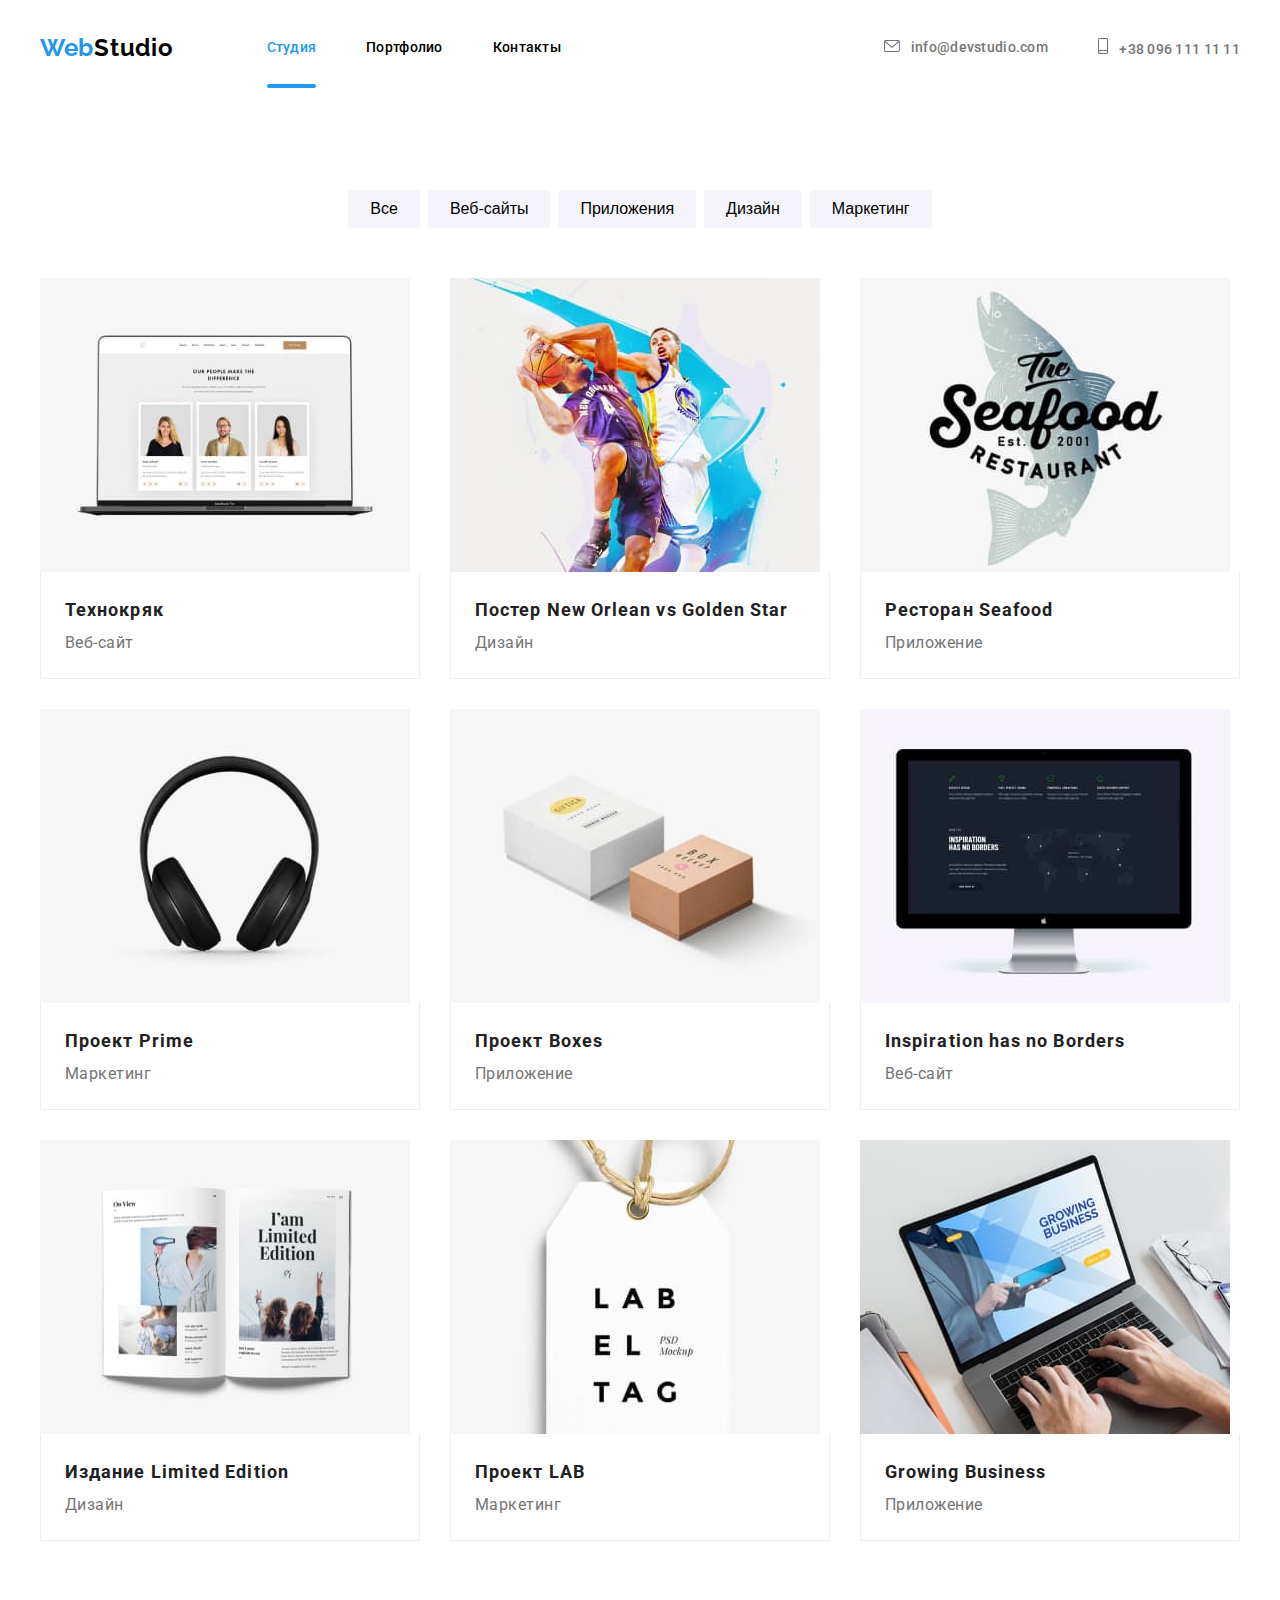
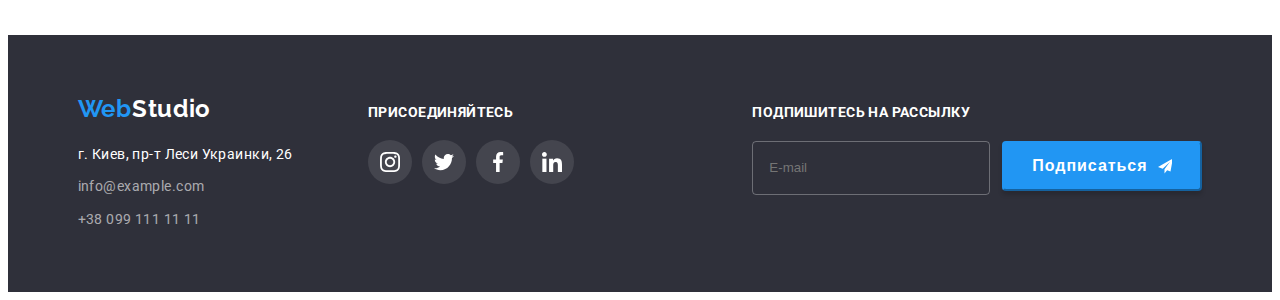
==== commit f258b434: "Дорабатывает моб меню" ====
--- a/portfolio.html
+++ b/portfolio.html
@@ -19,17 +19,17 @@
 
 <body>
     <!-- HEADER -->
-    <header class="header border">
+    <header class="header">
         <div class="container header__container">
             <nav class="header__navigation">
                 <a href="" class="footer-addres__logo link animate__backInDown"><span>Web</span>Studio</a>
     
                 <ul class="menu list">
                     <li class="menu__item">
-                        <a href="./index.html" class="link menu-link">Студия</a>
+                        <a href="" class="link current menu-link">Студия</a>
                     </li>
                     <li class="menu__item">
-                        <a href="" class="link current menu-link">Портфолио</a>
+                        <a href="./portfolio.html" class="link menu-link">Портфолио</a>
                     </li>
                     <li class="menu__item">
                         <a href="" class="link menu-link">Контакты</a>
@@ -70,7 +70,8 @@
                 </button>
                 <ul class="mobile-menu__nav list">
                     <li class="mobile-menu__item"><a href="./index.html" class="mobile-menu__link link">Студия</a></li>
-                    <li class="mobile-menu__item"><a href="" class="mobile-menu__link current link">Портфолио</a></li>
+                    <li class="mobile-menu__item"><a href="" class="mobile-menu__link current link">Портфолио</a>
+                    </li>
                     <li class="mobile-menu__item"><a href="" class="mobile-menu__link link">Контакты</a></li>
                 </ul>
     
@@ -109,13 +110,13 @@
                         <a class="link portfolio__item" href="">
                             <div class="portfolio__wrapper">
                                 <picture>
-                                    <source srcset="./images/portfolio/img-desk-tehnokr.jpg 1x, ./images/portfolio/img-desk-tehnokr.jpg 2x"
+                                    <source srcset="./images/portfolio/img-desk-tehnokr.jpg 1x, ./images/portfolio/img-desk-tehnokr@2x.jpg 2x"
                                     media="(min-width: 1200px)">
-                                    <source srcset="./images/portfolio/img-tab-tehnokr.jpg 1x, ./images/portfolio/img-tab-tehnokr.jpg 2x"
+                                    <source srcset="./images/portfolio/img-tab-tehnokr.jpg 1x, ./images/portfolio/img-tab-tehnokr@2x.jpg 2x"
                                     media="(min-width: 768px)">
-                                    <source srcset="./images/portfolio/img-mob-tehnokr.jpg 1x, ./images/portfolio/img-mob-tehnokr.jpg 2x"
+                                    <source srcset="./images/portfolio/img-mob-tehnokr.jpg 1x, ./images/portfolio/img-mob-tehnokr@2x.jpg 2x"
                                     media="(max-width: 767px)">
-                                    <img src="#" alt="Three developers">
+                                    <img class="portfolio__img" src="#" alt="Three developers">
                                 </picture>
                                 
                                 <p class="portfolio__overlay">Технокряк это современная площадка распространения
@@ -132,13 +133,13 @@
                         <a class="link portfolio__item" href="">
                             <div class="portfolio__wrapper">
                                 <picture>
-                                    <source srcset="./images/portfolio/img-desk-poster.jpg 1x, ./images/portfolio/img-desk-poster.jpg 2x"
-                                        media="(min-width: 1200px)">
-                                    <source srcset="./images/portfolio/img-tab-poster.jpg 1x, ./images/portfolio/img-tab-poster.jpg 2x"
-                                        media="(min-width: 768px)">
-                                    <source srcset="./images/portfolio/img-mob-poster.jpg 1x, ./images/portfolio/img-mob-poster.jpg 2x"
-                                        media="(max-width: 767px)">
-                                    <img src="#" alt="Boysketball game">
+                                    <source srcset="./images/portfolio/img-desk-poster.jpg 1x, ./images/portfolio/img-desk-poster@2x.jpg 2x"
+                                        media="(min-width: 1200px)">
+                                    <source srcset="./images/portfolio/img-tab-poster.jpg 1x, ./images/portfolio/img-tab-poster@2x.jpg 2x"
+                                        media="(min-width: 768px)">
+                                    <source srcset="./images/portfolio/img-mob-poster.jpg 1x, ./images/portfolio/img-mob-poster@2x.jpg 2x"
+                                        media="(max-width: 767px)">
+                                    <img class="portfolio__img" src="#" alt="Boysketball game">
                                 </picture>
                                 
                                 <p class="portfolio__overlay">Технокряк это современная площадка распространения
@@ -155,13 +156,13 @@
                     <li class="list portfolio__list">
                         <a class="link portfolio__item" href="">
                             <div class="portfolio__wrapper"><picture>
-                                <source srcset="./images/portfolio/img-desk-restor.jpg 1x, ./images/portfolio/img-desk-restor.jpg 2x"
+                                <source srcset="./images/portfolio/img-desk-restor.jpg 1x, ./images/portfolio/img-desk-restor@2x.jpg 2x"
                                     media="(min-width: 1200px)">
-                                <source srcset="./images/portfolio/img-tab-restor.jpg 1x, ./images/portfolio/img-tab-restor.jpg 2x"
+                                <source srcset="./images/portfolio/img-tab-restor.jpg 1x, ./images/portfolio/img-tab-restor@2x.jpg 2x"
                                     media="(min-width: 768px)">
-                                <source srcset="./images/portfolio/img-mob-restor.jpg 1x, ./images/portfolio/img-mob-restor.jpg 2x"
+                                <source srcset="./images/portfolio/img-mob-restor.jpg 1x, ./images/portfolio/img-mob-restor@2x.jpg 2x"
                                     media="(max-width: 767px)">
-                                <img src="#" alt="Restaurant the seafood">
+                                <img class="portfolio__img" src="#" alt="Restaurant the seafood">
                             </picture>
                                 
                                 <p class="portfolio__overlay">Технокряк это современная площадка распространения
@@ -179,13 +180,13 @@
                         <a class="link portfolio__item" href="">
                             <div class="portfolio__wrapper">
                                 <picture>
-                                    <source srcset="./images/portfolio/img-desk-prime.jpg 1x, ./images/portfolio/img-desk-prime.jpg 2x"
-                                        media="(min-width: 1200px)">
-                                    <source srcset="./images/portfolio/img-tab-prime.jpg 1x, ./images/portfolio/img-tab-prime.jpg 2x"
-                                        media="(min-width: 768px)">
-                                    <source srcset="./images/portfolio/img-mob-prime.jpg 1x, ./images/portfolio/img-mob-prime.jpg 2x"
-                                        media="(max-width: 767px)">
-                                    <img src="#" alt="Headphones">
+                                    <source srcset="./images/portfolio/img-desk-prime.jpg 1x, ./images/portfolio/img-desk-prime@2x.jpg 2x"
+                                        media="(min-width: 1200px)">
+                                    <source srcset="./images/portfolio/img-tab-prime.jpg 1x, ./images/portfolio/img-tab-prime@2x.jpg 2x"
+                                        media="(min-width: 768px)">
+                                    <source srcset="./images/portfolio/img-mob-prime.jpg 1x, ./images/portfolio/img-mob-prime@2x.jpg 2x"
+                                        media="(max-width: 767px)">
+                                    <img class="portfolio__img" src="#" alt="Headphones">
                                 </picture>
                                 
                                 <p class="portfolio__overlay">Технокряк это современная площадка распространения
@@ -204,13 +205,13 @@
                         <a class="link portfolio__item" href="">
                             <div class="portfolio__wrapper">
                                 <picture>
-                                    <source srcset="./images/portfolio/img-desk-box.jpg 1x, ./images/portfolio/img-desk-box.jpg 2x"
-                                        media="(min-width: 1200px)">
-                                    <source srcset="./images/portfolio/img-tab-box.jpg 1x, ./images/portfolio/img-tab-box.jpg 2x"
-                                        media="(min-width: 768px)">
-                                    <source srcset="./images/portfolio/img-mob-box.jpg 1x, ./images/portfolio/img-mob-box.jpg 2x"
-                                        media="(max-width: 767px)">
-                                    <img src="#" alt="Two boxes">
+                                    <source srcset="./images/portfolio/img-desk-box.jpg 1x, ./images/portfolio/img-desk-box@2x.jpg 2x"
+                                        media="(min-width: 1200px)">
+                                    <source srcset="./images/portfolio/img-tab-box.jpg 1x, ./images/portfolio/img-tab-box@2x.jpg 2x"
+                                        media="(min-width: 768px)">
+                                    <source srcset="./images/portfolio/img-mob-box.jpg 1x, ./images/portfolio/img-mob-box@2x.jpg 2x"
+                                        media="(max-width: 767px)">
+                                    <img class="portfolio__img" src="#" alt="Two boxes">
                                 </picture>
                                 
                                 <p class="portfolio__overlay">Технокряк это современная площадка распространения
@@ -228,13 +229,13 @@
                         <a class="link portfolio__item" href="">
                             <div class="portfolio__wrapper">
                                 <picture>
-                                    <source srcset="./images/portfolio/img-desk-inspir.jpg 1x, ./images/portfolio/img-desk-inspir.jpg 2x"
-                                        media="(min-width: 1200px)">
-                                    <source srcset="./images/portfolio/img-tab-inspir.jpg 1x, ./images/portfolio/img-tab-inspir.jpg 2x"
-                                        media="(min-width: 768px)">
-                                    <source srcset="./images/portfolio/img-mob-inspir.jpg 1x, ./images/portfolio/img-mob-inspir.jpg 2x"
-                                        media="(max-width: 767px)">
-                                    <img src="#" alt=""Computer">
+                                    <source srcset="./images/portfolio/img-desk-inspir.jpg 1x, ./images/portfolio/img-desk-inspir@2x.jpg 2x"
+                                        media="(min-width: 1200px)">
+                                    <source srcset="./images/portfolio/img-tab-inspir.jpg 1x, ./images/portfolio/img-tab-inspir@2x.jpg 2x"
+                                        media="(min-width: 768px)">
+                                    <source srcset="./images/portfolio/img-mob-inspir.jpg 1x, ./images/portfolio/img-mob-inspir@2x.jpg 2x"
+                                        media="(max-width: 767px)">
+                                    <img class="portfolio__img" src="#" alt=""Computer">
                                 </picture>
                                 
                                 <p class="portfolio__overlay">Технокряк это современная площадка распространения
@@ -252,13 +253,13 @@
                         <a class="link portfolio__item" href="">
                             <div class="portfolio__wrapper">
                                 <picture>
-                                    <source srcset="./images/portfolio/img-desk-limited.jpg 1x, ./images/portfolio/img-desk-limited.jpg 2x"
-                                        media="(min-width: 1200px)">
-                                    <source srcset="./images/portfolio/img-tab-limited.jpg 1x, ./images/portfolio/img-tab-limited.jpg 2x"
-                                        media="(min-width: 768px)">
-                                    <source srcset="./images/portfolio/img-mob-limited.jpg 1x, ./images/portfolio/img-mob-limited.jpg 2x"
-                                        media="(max-width: 767px)">
-                                    <img src="#" alt="Paper edition">
+                                    <source srcset="./images/portfolio/img-desk-limited.jpg 1x, ./images/portfolio/img-desk-limited@2x.jpg 2x"
+                                        media="(min-width: 1200px)">
+                                    <source srcset="./images/portfolio/img-tab-limited.jpg 1x, ./images/portfolio/img-tab-limited@2x.jpg 2x"
+                                        media="(min-width: 768px)">
+                                    <source srcset="./images/portfolio/img-mob-limited.jpg 1x, ./images/portfolio/img-mob-limited@2x.jpg 2x"
+                                        media="(max-width: 767px)">
+                                    <img class="portfolio__img" src="#" alt="Paper edition">
                                 </picture>
                                 
                                 <p class="portfolio__overlay">Технокряк это современная площадка распространения
@@ -277,13 +278,13 @@
                         <a class="link portfolio__item" href="">
                             <div class="portfolio__wrapper">
                                 <picture>
-                                    <source srcset="./images/portfolio/img-desk-lab.jpg 1x, ./images/portfolio/img-desk-lab.jpg 2x"
-                                        media="(min-width: 1200px)">
-                                    <source srcset="./images/portfolio/img-tab-lab.jpg 1x, ./images/portfolio/img-tab-lab.jpg 2x"
-                                        media="(min-width: 768px)">
-                                    <source srcset="./images/portfolio/img-mob-lab.jpg 1x, ./images/portfolio/img-mob-lab.jpg 2x"
-                                        media="(max-width: 767px)">
-                                    <img src="#" alt="Inscription emblem">
+                                    <source srcset="./images/portfolio/img-desk-lab.jpg 1x, ./images/portfolio/img-desk-lab@2x.jpg 2x"
+                                        media="(min-width: 1200px)">
+                                    <source srcset="./images/portfolio/img-tab-lab.jpg 1x, ./images/portfolio/img-tab-lab@2x.jpg 2x"
+                                        media="(min-width: 768px)">
+                                    <source srcset="./images/portfolio/img-mob-lab.jpg 1x, ./images/portfolio/img-mob-lab@2x.jpg 2x"
+                                        media="(max-width: 767px)">
+                                    <img class="portfolio__img" src="#" alt="Inscription emblem">
                                 </picture>
                                 
                                 <p class="portfolio__overlay">Технокряк это современная площадка распространения
@@ -301,13 +302,13 @@
                         <a class="link portfolio__item" href="">
                             <div class="portfolio__wrapper">
                                 <picture>
-                                    <source srcset="./images/portfolio/img-desk-business.jpg 1x, ./images/portfolio/img-desk-business.jpg 2x"
-                                        media="(min-width: 1200px)">
-                                    <source srcset="./images/portfolio/img-tab-business.jpg 1x, ./images/portfolio/img-tab-business.jpg 2x"
-                                        media="(min-width: 768px)">
-                                    <source srcset="./images/portfolio/img-mob-business.jpg 1x, ./images/portfolio/img-mob-business.jpg 2x"
-                                        media="(max-width: 767px)">
-                                    <img src="#" alt="Growing business app">
+                                    <source srcset="./images/portfolio/img-desk-business.jpg 1x, ./images/portfolio/img-desk-business@2x.jpg 2x"
+                                        media="(min-width: 1200px)">
+                                    <source srcset="./images/portfolio/img-tab-business.jpg 1x, ./images/portfolio/img-tab-business@2x.jpg 2x"
+                                        media="(min-width: 768px)">
+                                    <source srcset="./images/portfolio/img-mob-business.jpg 1x, ./images/portfolio/img-mob-business@2x.jpg 2x"
+                                        media="(max-width: 767px)">
+                                    <img class="portfolio__img" src="#" alt="Growing business app">
                                 </picture>
                                 
                                 <p class="portfolio__overlay">Технокряк это современная площадка распространения
@@ -390,7 +391,8 @@
                 </form>
             </div>
         </div>
-    </footer> -->
+    </footer>
+    <script src="./js/menu.js"></script>
 </body>
 
 </html>--- a/css/main.min.css
+++ b/css/main.min.css
@@ -1,2 +1,2 @@
-:root{--primary-text-color:#212121;--second-color:#757575;--accent-color:#2196F3;--fon-batton: #2196F3;--wite-color:#ffffff;--transition-timing-function: cubic-bezier(0.4, 0, 0.2, 1);--transition-duration: 250ms;--background-color-backdrop: rgba(0, 0, 0, 0.2)}.visually-hidden{position:absolute;width:1px;height:1px;margin:-1px;border:0;padding:0;white-space:nowrap;clip-path:inset(100%);clip:rect(0 0 0 0);overflow:hidden}body{font-family:'roboto', sans-serif;background-color:#ffffff}.list{list-style:none;padding:0;margin:0}.link{text-decoration:none;color:#000}img{display:block;max-width:100%;height:auto}.section{padding-top:60px;padding-bottom:60px}@media screen and (min-width: 1200px){.section{padding-top:94px;padding-bottom:94px}}.container{width:100%;padding-left:15px;padding-right:15px}@media screen and (min-width: 480px){.container{width:480px;margin:0 auto}}@media screen and (min-width: 768px){.container{width:768px}}@media screen and (min-width: 1200px){.container{width:1200px}}.work__title{font-size:28px;line-height:1.17;text-align:center;letter-spacing:0.03em;color:var(--primary-text-color);margin-top:0px;margin-bottom:30px}@media screen and (min-width: 1200px){.work__title{font-size:36px;line-height:1.16;text-align:center;letter-spacing:0.03em;color:var(--primary-text-color);margin-top:0px;margin-bottom:50px}}.social-list__icon{transition-property:fill;transition-duration:var(--transition-duration);transition-timing-function:var(--transition-timing-function);width:20px;height:20px;fill:#AFB1B8}.social-list__link:hover .social-list__icon,.social-list__link:focus .social-list__icon{fill:var(--wite-color)}.social-list{display:flex;justify-content:space-between}.social-list__link{transition-property:background-color;transition-duration:var(--transition-duration);transition-timing-function:var(--transition-timing-function);display:flex;justify-content:center;align-items:center;width:44px;height:44px;border-radius:50px}.social-list__link:hover,.social-list__link:focus{background-color:#2196F3}.social-list__link:not(:last-child){margin-right:10px}.social-list__item:not(:last-child){margin-right:10px}.backdrop{position:fixed;height:100%;width:100%;top:0;left:0;background-color:var(--background-color-backdrop);z-index:10;transition-property:opacity, visibility;transition-duration:var(--transition-duration);transition-timing-function:linear;background:rgba(0,0,0,0.2)}.is-hidden{opacity:0;pointer-events:none;visibility:hidden}.modal{position:absolute;top:50%;left:50%;transform:translate(-50%, -50%) scale(1);padding:40px;width:450px;height:581px;background-color:var(--wite-color);box-shadow:0px 1px 3px rgba(0,0,0,0.12),0px 1px 1px rgba(0,0,0,0.14),0px 2px 1px rgba(0,0,0,0.2);border-radius:4px;transition:transform var(--transition-duration) linear}.modal-clos-btn{position:absolute;top:8px;right:8px;width:30px;height:30px;border:1px solid rgba(0,0,0,0.1);cursor:pointer;background-color:var(--wite-color);border-radius:50%;padding:6px 6px;transition:fill var(--transition-duration) cubic-bezier(0.4, 0, 0.2, 1)}.modal-clos-btn:hover,.modal-clos-btn:focus{fill:var(--accent-color);transition:fill var(--transition-duration) cubic-bezier(0.4, 0, 0.2, 1)}.modal-clos-btn__icon{width:18px;height:18px}@media screen and (min-width: 768px){.modal{width:450px}}@media screen and (min-width: 768px){.modal{width:528px}}.form__policy-link{color:var(--accent-color)}.backdrop .is-hidden .modal{transform:translate(-50%, -50%) scale(0.8)}.form__head{font-style:normal;font-weight:bold;font-size:20px;line-height:1.15;text-align:center;margin-top:0px;margin-bottom:12px}.form{display:flex;flex-direction:column}.form__label{margin-bottom:10px;font-weight:400;font-size:12px;line-height:1.16;letter-spacing:0.01em;color:#757575}.form__input{width:100%;height:40px;border:1px solid rgba(33,33,33,0.2);border-radius:4px;padding-left:42px;cursor:pointer;transition:border-color var(--transition-duration) cubic-bezier(0.4, 0, 0.2, 1)}.form__input:focus{border-color:var(--accent-color);outline:none;transition:border-color var(--transition-duration) cubic-bezier(0.4, 0, 0.2, 1)}.form__icon{position:absolute;width:18px;height:18px;left:12px;top:50%;transform:translateY(-50%)}.form__input:focus+.form__icon{fill:var(--accent-color);transition:fill var(--transition-duration) cubic-bezier(0.4, 0, 0.2, 1)}.form__input-wrapper{margin-top:4px;display:block;position:relative}.form__message{height:120px;width:100%;border:1px solid rgba(33,33,33,0.2);resize:none;padding:12px 16px;margin-top:4px;transition:border-color var(--transition-duration) cubic-bezier(0.4, 0, 0.2, 1)}.form__message::placeholder{font-size:14px;line-height:1.14;letter-spacing:0.01em;color:rgba(117,117,117,0.5)}.form__message:focus{outline:none;border-color:var(--accent-color);transition:border-color var(--transition-duration) cubic-bezier(0.4, 0, 0.2, 1)}.visually-hidden{position:absolute !important;clip:rect(1px 1px 1px 1px);clip:rect(1px, 1px, 1px, 1px);padding:0 !important;border:0 !important;height:1px !important;width:1px !important;overflow:hidden}.form__icon-checkbox{vertical-align:middle;display:inline-block;width:16px;height:16px;background:#FFFFFF;color:#FFFFFF;border:2px solid #212121;border-radius:4px;transition:background var(--transition-duration) cubic-bezier(0.4, 0, 0.2, 1);cursor:pointer}.form__checkbox:checked+.form__icon-checkbox{background-image:url(../images/icon-check.svg);background-size:contain;background-origin:border-box;border-radius:2px;border:2px solid #2196F3;transition:background-image var(--transition-duration) cubic-bezier(0.4, 0, 0.2, 1);background-color:var(--accent-color)}.form__checkbox:focus+.form__icon-checkbox{border-color:var(--accent-color)}.form__checkbox-policy{font-weight:normal;font-size:12px;line-height:1.16;color:#757575;margin-bottom:30px}.form-btn{width:200px;height:50px;background:#2196F3;border-color:var(--accent-color);border-radius:4px;color:#FFFFFF;font-weight:700;font-size:16px;line-height:1.88;letter-spacing:0.06em;margin-left:auto;margin-right:auto;box-shadow:0px 1px 3px rgba(0,0,0,0.12),0px 1px 1px rgba(0,0,0,0.14),0px 2px 1px rgba(0,0,0,0.2);cursor:pointer}.form-btn:focus{font-size:16px;font-weight:700;letter-spacing:.06em;width:200px;height:50px;background:#2196F3;border-color:var(--accent-color);border-radius:4px;color:#FFFFFF;line-height:1.88;margin-left:auto;margin-right:auto;box-shadow:0px 1px 3px rgba(0,0,0,0.12),0px 1px 1px rgba(0,0,0,0.14),0px 2px 1px rgba(0,0,0,0.2);cursor:pointer}@media screen and (min-width: 768px){.form__checkbox-policy{font-size:14px;line-height:1.71}}.adds{text-align:center}.footer-modal__subscription{font-size:14px;font-weight:bold;letter-spacing:.03em;line-height:1.14;text-transform:uppercase;color:#FFFFFF;text-align:center;margin-top:0px;margin-bottom:20px}.footer-form{text-align:center}.footer__footer-modal{margin-top:60px;max-width:450px}.footer-form__input{width:100%;height:50px;border:1px solid rgba(255,255,255,0.3);border-radius:4px;background-color:inherit;padding-left:16px}.footer-btn{display:inline-flex;align-items:center;width:200px;height:50px;background:#2196F3;box-shadow:0px 4px 4px rgba(0,0,0,0.15);border-radius:4px;border-color:var(--accent-color);margin-left:auto;margin-right:auto;margin-top:20px;font-weight:bold;padding-left:28px;padding-right:28px;font-size:16px;line-height:1.87;letter-spacing:0.06em;color:#FFFFFF;padding-top:13px;padding-bottom:13px;cursor:pointer}.footer-form__icon{height:24px;width:24px;margin-left:10px}@media screen and (min-width: 1200px){.footer-form{display:flex;margin-left:auto;text-align:left}.footer__footer-modal{margin-left:93px;margin-top:0px}.footer-modal__subscription{text-align:left}.footer-btn{margin-left:12px;margin-top:0px}.footer-form__input{width:358px}}.mobile-menu{position:fixed;top:0;left:0;width:100vw;height:100vh;overflow:auto;background-color:#ffffff;opacity:0;visibility:hidden;pointer-events:none}.mobile-menu__container{position:relative;padding-left:25px;padding-top:48px;padding-bottom:48px}.mobile-menu__close-btn{position:absolute;top:10px;right:15px;border:none;background-color:transparent;padding:0;line-height:0;cursor:pointer;background-color:var(--wite-color);transition:fill var(--transition-duration) cubic-bezier(0.4, 0, 0.2, 1)}.mobile-menu__close-btn:hover,.mobile-menu__close-btn:focus{fill:var(--accent-color);transition:fill var(--transition-duration) cubic-bezier(0.4, 0, 0.2, 1)}.mobile-menu.is-open{opacity:1;visibility:visible;pointer-events:auto}.mobile-menu__icon{width:40px;height:40px;padding:5px}.mobile-menu__link{font-style:normal;font-weight:500;font-size:40px;line-height:1.17;letter-spacing:0.02em}.mobile-menu__contact-tel{font-weight:500;font-size:34px;line-height:1.17;letter-spacing:0.02em;color:#2196F3}.mobile-menu__contact-list:not(:last-child){margin-bottom:32px}.mobile-menu__contact-link{font-style:normal;font-weight:500;font-size:24px;line-height:1.16;letter-spacing:0.02em;color:#757575}.mobile-menu__contact{margin-top:302px}.mobile-menu__social{display:flex;margin-top:64px;margin-right:68px;justify-content:space-between}.mobile-menu__social-list{font-style:normal;font-weight:500;font-size:18px;line-height:1.22;letter-spacing:0.02em}.mobile-menu__social-link{color:var(--accent-color)}.mobile-menu__item:not(:last-child){margin-bottom:32px}.current{color:var(--accent-color)}.mobile-menu__social-list:not(:last-child)::after{content:"";margin-left:10px;margin-right:10px;border:1px solid rgba(33,33,33,0.2);transform:rotate(90deg)}.menu{display:none}.header{padding-top:16px;padding-bottom:16px}.header__container{display:flex;justify-content:space-between;align-items:center}.header__list{display:none}.header__mobile-menu-btn{line-height:0;background-color:transparent;border:none;padding:0}.header__mobile-menu-icon{width:40px;height:40px}.footer-addres__logo{animation-duration:1000ms;font-family:"Raleway", sans-serif;font-weight:700;font-size:24px;line-height:1.16;letter-spacing:0.03em}.footer-addres__logo>span{color:var(--accent-color)}@media screen and (min-width: 768px){.header{padding-top:0px;padding-bottom:0px}.menu{display:inline-flex;align-items:center}.menu__item:not(:last-child){margin-right:50px}.menu-link{padding-top:32px;padding-bottom:32px;transition-property:color;transition-duration:var(--transition-duration);transition-timing-function:var(--transition-timing-function);display:block;font-weight:500;font-size:14px;line-height:1.14;letter-spacing:0.02em;color:var --primary-text-color}.menu-link:hover,.menu-link:focus{color:var(--accent-color)}.header__list{display:inline;margin-top:21px;margin-bottom:21px}.header__mobile-menu-btn{display:none}.header__navigation{display:flex;align-items:center}.footer-addres__logo{margin-right:88px}.list__link{font-weight:500;font-size:14px;line-height:1.14;letter-spacing:0.02em;color:var(--second-color);fill:var(--second-color);transition-property:color;transition-duration:var(--transition-duration);transition-timing-function:var(--transition-timing-function)}.list__link:hover,.list__link:focus{color:var(--accent-color)}.list__link:not(:last-child){padding-bottom:10px}.list__link-cont{transition-property:fill;transition-duration:var(--transition-duration);transition-timing-function:var(--transition-timing-function);margin-right:8px}.list__link:hover .list__link-cont,.list__link:focus .list__link-cont{transition-property:fill;transition-duration:var(--transition-duration);transition-timing-function:var(--transition-timing-function);fill:var(--fon-batton)}.list__item:not(:last-child){margin-bottom:10px}.header.border{border-bottom:1px solid #ECECEC}.current{position:relative;color:var(--accent-color)}.current::after{position:absolute;content:"";width:100%;left:0;bottom:0;background:#2196F3;border-radius:2px;height:4px}}@media screen and (min-width: 1200px){.footer-addres__logo{margin-right:93px}.header__list{display:flex;align-items:center;margin-left:auto}.list__item{display:flex;align-items:center}.list__item:not(:last-child){margin-right:50px;margin-bottom:0px}}.hero{text-align:center;padding-top:116px;padding-bottom:120px;background-color:#2F303A;background-image:linear-gradient(rgba(47,48,58,0.4), rgba(47,48,58,0.4)),url("../images/hero-fon/fon-mob.jpg");min-height:402px;margin-left:auto;margin-right:auto;background-size:cover;background-position:center}.hero__caption{max-width:360px;font-weight:900;font-size:26px;line-height:1.61;margin-top:0px;margin-bottom:30px;margin-right:auto;margin-left:auto;color:var(--wite-color);text-transform:uppercase;letter-spacing:0.06em}@media (min-device-pixel-ratio: 2) and (max-width: 767px), (min-resolution: 192dpi) and (max-width: 767px), (min-resolution: 2dppx) and (max-width: 767px){.hero{background-image:linear-gradient(rgba(47,48,58,0.4), rgba(47,48,58,0.4)),url("../images/hero-fon/fon-mob@2x.jpg")}}.modal-btn{font-weight:bold;font-size:16px;line-height:1.87;background-color:var(--fon-batton);color:var(--wite-color);cursor:pointer;min-width:200px;border-radius:4px;padding:10px 32px;align-items:center}@media screen and (min-width: 768px){.hero{padding-top:118px;padding-bottom:118px;background-image:linear-gradient(rgba(47,48,58,0.4), rgba(47,48,58,0.4)),url(../images/hero-fon/fon-tablet.jpg);min-height:400px}}@media (min-device-pixel-ratio: 2) and (min-width: 768px), (min-resolution: 192dpi) and (min-width: 768px), (min-resolution: 2dppx) and (min-width: 768px){.hero{background-image:linear-gradient(rgba(47,48,58,0.4), rgba(47,48,58,0.4)),url("../images/hero-fon/fon-tablet@2x.jpg")}}@media screen and (min-width: 1200px){.hero{padding-top:200px;padding-bottom:200px;background-image:linear-gradient(rgba(47,48,58,0.4), rgba(47,48,58,0.4)),url(../images/hero-fon/fon-desctop.jpg);max-width:1600px;height:600px}.hero__caption{max-width:696px;font-weight:900;font-size:44px;line-height:1.36}}@media (min-device-pixel-ratio: 2) and (min-width: 1200px), (min-resolution: 192dpi) and (min-width: 1200px), (min-resolution: 2dppx) and (min-width: 1200px){.hero{background-image:linear-gradient(rgba(47,48,58,0.4), rgba(47,48,58,0.4)),url("../images/hero-fon/fon-desctop@2x.jpg")}}.description__blok{width:100%;height:120px;background:#F5F4FA;border-radius:4px;margin-bottom:30px;text-align:center;padding-top:25px;padding-bottom:25px}.description__img{width:70px;height:70px;margin-right:auto;margin-left:auto}.description{padding-top:58px;padding-bottom:60px}.depiction__title{margin-top:0;margin-bottom:10px;font-weight:700;font-style:normal;font-size:14px;line-height:1.14;letter-spacing:0.03em;text-align:center;text-transform:uppercase;color:var(--primary-text-color)}.depiction__text{font-size:14px;line-height:1.71;letter-spacing:0.03em;color:var(--second-color);margin-top:0px;margin-bottom:0px}.description__item:not(:last-child){margin-bottom:30px}@media screen and (min-width: 768px){.description{padding-top:60px}.description__list{display:flex;flex-wrap:wrap;margin-top:30px;margin-left:-30px}.description__item{flex-basis:calc(100% / 2 - 30px);margin-left:30px}}@media screen and (min-width: 1200px){.description__blok{display:flex;justify-content:center;align-items:center;width:270px}.description{padding-top:94px;padding-bottom:94px}.description__list{flex-wrap:nowrap;margin-top:0}.description__item:not(:last-child){margin-right:30px}}.work{display:none}@media screen and (min-width: 1200px){.work{display:block;padding-bottom:94px}.work__list{display:flex;align-items:center;margin-top:-30px;margin-left:-30px;flex-wrap:wrap}.work__item{margin-top:30px;margin-left:30px}.work__product{position:relative}.work__heading{position:absolute;bottom:0;left:0;background:rgba(47,48,58,0.8);display:flex;justify-content:center;align-items:center;font-weight:700;font-size:14px;line-height:1.14;text-align:center;letter-spacing:0.03em;text-transform:uppercase;color:var(--wite-color);margin-top:0px;margin-bottom:0px;width:100%;height:70px}}.structure{background:#F5F4FA}.team-member{width:100%;max-width:450px;display:flex;flex-wrap:wrap;align-items:center;justify-content:center;margin-bottom:30px;background:#ffffff;box-shadow:0px 1px 3px rgba(0,0,0,0.12),0px 1px 1px rgba(0,0,0,0.14),0px 2px 1px rgba(0,0,0,0.2);border-radius:0px 0px 4px 4px}.team-member__subtitle{font-family:'Roboto', sans-serif;font-weight:500;font-size:16px;line-height:1.18;letter-spacing:0.03em;text-align:center;color:var(--primary-text-color);margin-bottom:10px;margin-top:0}.team-member__profession{font-family:'Roboto', sans-serif;font-size:16px;line-height:1.18;letter-spacing:0.03em;text-align:center;color:var(--second-color);margin-top:0px;margin-bottom:16px}.team-member__picture{max-width:100%}.team-member__bloc{padding-top:30px;padding-bottom:30px}@media screen and (min-width: 768px){.team-member__bloc{padding-top:30px;padding-bottom:24px}.structure__list{display:flex;flex-wrap:wrap;margin-top:30px;margin-left:-30px}.team-member{margin-left:30px;width:calc((100% - 60px)/2)}}@media screen and (min-width: 1200px){.team-member{margin-left:30px;width:calc((100% - 120px)/4)}}.regular-clients{display:flex;justify-content:space-between;align-items:center;flex-wrap:wrap;margin-top:-30px;margin-left:-30px}.regular-clients__element{margin-top:30px;margin-left:30px;width:calc((100% - 60px) / 2)}.regular-clients__link{display:flex;justify-content:center;max-width:170px;height:92px;border:1px solid #AFB1B8;border-radius:4px;transition-property:border;transition-duration:var(--transition-duration);transition-timing-function:var(--transition-timing-function)}.regular-clients__link:hover,.regular-clients__link:after{border:1px solid #2196F3}.regular-clients__item{transition-property:fill;transition-duration:var(--transition-duration);transition-timing-function:var(--transition-timing-function);fill:#AFB1B8}.regular-clients__link:hover .regular-clients__item,.regular-clients__link:focus .regular-clients__item{fill:var(--fon-batton)}@media screen and (min-width: 768px){.regular-clients__element{width:calc((100% - 90px) / 3)}.regular-clients__link{max-width:226px}}@media screen and (min-width: 1200px){.regular-clients__element{width:calc((100% - 300px) / 6)}.regular-clients__link{width:170px}}.footer{background:#2F303A;padding-top:60px;padding-bottom:60px}.color{margin-bottom:20px;margin-right:0px;display:block;text-align:center}address{font-style:normal;font-weight:normal}.contacts{text-align:center}.footer-addres__company{font-size:14px;line-height:1.71;letter-spacing:0.03em;color:var(--wite-color);text-align:center;margin-top:20px;margin-bottom:9px}.link.color{color:var(--wite-color)}.contacts__connect{transition-property:color;transition-duration:var(--transition-duration);transition-timing-function:var(--transition-timing-function);font-size:14px;line-height:1.71;letter-spacing:0.03em;color:rgba(255,255,255,0.6)}.contacts__connect:hover,.contacts__connect:focus{color:var(--accent-color)}.contacts__element{margin-bottom:9px}.subscription__offer{font-weight:700;font-size:14px;line-height:16px;letter-spacing:0.03em;text-transform:uppercase;color:var(--wite-color);text-align:center;margin-top:0px;margin-bottom:20px;text-align:center;padding-top:60px}.subscription-list{display:flex;justify-content:center}.subscription-list__element{transition-property:background-color;transition-duration:var(--transition-duration);transition-timing-function:var(--transition-timing-function);display:flex;justify-content:center;align-items:center;width:44px;height:44px;margin-right:10px;background-color:rgba(255,255,255,0.1);border-radius:50%}.subscription-list__element:hover,.subscription-list__element:focus{background-color:var(--fon-batton)}.footer-element__icon{width:20px;height:20px;fill:var(--wite-color)}@media screen and (min-width: 768px){.footer-container{display:flex;align-items:baseline;flex-wrap:wrap;justify-content:space-around}.subscription__offer{padding-top:0px}}@media screen and (min-width: 1200px){.subscription__offer{text-align:left}.color{text-align:left}.contacts{text-align:left}.footer-addres__company{text-align:left}.subscription__offer{padding-top:0px}}.filters{display:flex;flex-wrap:wrap;padding-left:0px;margin-top:0px;margin-bottom:50px}.filters__item{color:var(--primary-text-color);font-style:normal;font-weight:500;font-size:16px;line-height:1.62;letter-spacing:0.03em;margin-top:8px}.filters__item:not(:last-child){margin-right:8px}.button{transition-property:background-color, color, box-shadow;transition-duration:var(--transition-duration);transition-timing-function:var(--transition-timing-function);padding:6px 22px;text-align:center;background:#F5F4FA;font-size:16px;line-height:26px;border-radius:4px;border:none}.button:hover,.button:focus{color:#ffffff;background-color:var(--fon-batton);box-shadow:0px 3px 1px rgba(0,0,0,0.1),0px 1px 2px rgba(0,0,0,0.08),0px 2px 2px rgba(0,0,0,0.12)}.portfolio{display:flex;flex-wrap:wrap;margin-top:-30px;margin-left:-30px}.portfolio__list{margin-top:30px;margin-left:30px}.portfolio__heading{font-weight:700;font-size:18px;line-height:2;letter-spacing:0.06em;color:var(--primary-text-color);margin-top:0px;margin-bottom:0px}.portfolio__text{font-weight:400;font-size:16px;line-height:1.87;letter-spacing:0.03em;color:var(--second-color);margin-top:0px;margin-bottom:0px}.portfolio__border{flex-grow:1;background:var(--wite-color);padding:20px 24px;border-left:1px solid #EEEEEE;border-bottom:1px solid #EEEEEE;border-right:1px solid #EEEEEE}.portfolio__wrapper{position:relative;overflow:hidden}.portfolio__item{display:flex;flex-direction:column;height:100%;transition-property:box-shadow;transition-duration:var(--transition-duration);transition-timing-function:var(--transition-timing-function)}.link .portfolio__item:hover,.link .portfolio__item:focus{box-shadow:0px 1px 1px rgba(0,0,0,0.12),0px 4px 4px rgba(0,0,0,0.06),1px 4px 6px rgba(0,0,0,0.16)}.portfolio__overlay{position:absolute;top:0;left:0;height:100%;overflow:auto;transform:translateY(100%);transition-property:transform;transition-duration:var(--transition-duration);transition-timing-function:linear;background-color:rgba(33,150,243,0.9);font-size:18px;line-height:28px;letter-spacing:0.03em;color:#FFFFFF;padding:63px 24px 63px 24px;margin:0}.portfolio__item:hover .portfolio__overlay,.portfolio__item:focus .portfolio__overlay{transform:translateY(0%)}@media screen and (min-width: 768px){.filters{justify-content:center}.portfolio__list{width:calc((100% - 60px) / 2)}}@media screen and (min-width: 1200px){.portfolio__list{width:calc((100% - 90px) / 3)}}
+:root{--primary-text-color:#212121;--second-color:#757575;--accent-color:#2196F3;--fon-batton: #2196F3;--wite-color:#ffffff;--transition-timing-function: cubic-bezier(0.4, 0, 0.2, 1);--transition-duration: 250ms;--background-color-backdrop: rgba(0, 0, 0, 0.2)}.visually-hidden{position:absolute;width:1px;height:1px;margin:-1px;border:0;padding:0;white-space:nowrap;clip-path:inset(100%);clip:rect(0 0 0 0);overflow:hidden}body{font-family:'roboto', sans-serif;background-color:#ffffff}.list{list-style:none;padding:0;margin:0}.link{text-decoration:none;color:#000}img{display:block;max-width:100%;height:auto}.section{padding-top:60px;padding-bottom:60px}@media screen and (min-width: 1200px){.section{padding-top:94px;padding-bottom:94px}}.container{width:100%;padding-left:15px;padding-right:15px}@media screen and (min-width: 480px){.container{width:480px;margin:0 auto}}@media screen and (min-width: 768px){.container{width:768px}}@media screen and (min-width: 1200px){.container{width:1200px}}.work__title{font-size:28px;line-height:1.17;text-align:center;letter-spacing:0.03em;color:var(--primary-text-color);margin-top:0px;margin-bottom:30px}@media screen and (min-width: 1200px){.work__title{font-size:36px;line-height:1.16;text-align:center;letter-spacing:0.03em;color:var(--primary-text-color);margin-top:0px;margin-bottom:50px}}.social-list__icon{transition-property:fill;transition-duration:var(--transition-duration);transition-timing-function:var(--transition-timing-function);width:20px;height:20px;fill:#AFB1B8}.social-list__link:hover .social-list__icon,.social-list__link:focus .social-list__icon{fill:var(--wite-color)}.social-list{display:flex;justify-content:space-between}.social-list__link{transition-property:background-color;transition-duration:var(--transition-duration);transition-timing-function:var(--transition-timing-function);display:flex;justify-content:center;align-items:center;width:44px;height:44px;border-radius:50px}.social-list__link:hover,.social-list__link:focus{background-color:#2196F3}.social-list__link:not(:last-child){margin-right:10px}.social-list__item:not(:last-child){margin-right:10px}.backdrop{position:fixed;height:100%;width:100%;top:0;left:0;background-color:var(--background-color-backdrop);z-index:10;transition-property:opacity, visibility;transition-duration:var(--transition-duration);transition-timing-function:linear;background:rgba(0,0,0,0.2)}.is-hidden{opacity:0;pointer-events:none;visibility:hidden}.modal{position:absolute;top:50%;left:50%;transform:translate(-50%, -50%) scale(1);padding:40px;width:450px;height:581px;background-color:var(--wite-color);box-shadow:0px 1px 3px rgba(0,0,0,0.12),0px 1px 1px rgba(0,0,0,0.14),0px 2px 1px rgba(0,0,0,0.2);border-radius:4px;transition:transform var(--transition-duration) linear}.modal-clos-btn{position:absolute;top:8px;right:8px;width:30px;height:30px;border:1px solid rgba(0,0,0,0.1);cursor:pointer;background-color:var(--wite-color);border-radius:50%;padding:6px 6px;transition:fill var(--transition-duration) cubic-bezier(0.4, 0, 0.2, 1)}.modal-clos-btn:hover,.modal-clos-btn:focus{fill:var(--accent-color);transition:fill var(--transition-duration) cubic-bezier(0.4, 0, 0.2, 1)}.modal-clos-btn__icon{width:18px;height:18px}@media screen and (min-width: 768px){.modal{width:450px}}@media screen and (min-width: 768px){.modal{width:528px}}.form__policy-link{color:var(--accent-color)}.backdrop .is-hidden .modal{transform:translate(-50%, -50%) scale(0.8)}.form__head{font-style:normal;font-weight:bold;font-size:20px;line-height:1.15;text-align:center;margin-top:0px;margin-bottom:12px}.form{display:flex;flex-direction:column}.form__label{margin-bottom:10px;font-weight:400;font-size:12px;line-height:1.16;letter-spacing:0.01em;color:#757575}.form__input{width:100%;height:40px;border:1px solid rgba(33,33,33,0.2);border-radius:4px;padding-left:42px;cursor:pointer;transition:border-color var(--transition-duration) cubic-bezier(0.4, 0, 0.2, 1)}.form__input:focus{border-color:var(--accent-color);outline:none;transition:border-color var(--transition-duration) cubic-bezier(0.4, 0, 0.2, 1)}.form__icon{position:absolute;width:18px;height:18px;left:12px;top:50%;transform:translateY(-50%)}.form__input:focus+.form__icon{fill:var(--accent-color);transition:fill var(--transition-duration) cubic-bezier(0.4, 0, 0.2, 1)}.form__input-wrapper{margin-top:4px;display:block;position:relative}.form__message{height:120px;width:100%;border:1px solid rgba(33,33,33,0.2);resize:none;padding:12px 16px;margin-top:4px;transition:border-color var(--transition-duration) cubic-bezier(0.4, 0, 0.2, 1)}.form__message::placeholder{font-size:14px;line-height:1.14;letter-spacing:0.01em;color:rgba(117,117,117,0.5)}.form__message:focus{outline:none;border-color:var(--accent-color);transition:border-color var(--transition-duration) cubic-bezier(0.4, 0, 0.2, 1)}.visually-hidden{position:absolute !important;clip:rect(1px 1px 1px 1px);clip:rect(1px, 1px, 1px, 1px);padding:0 !important;border:0 !important;height:1px !important;width:1px !important;overflow:hidden}.form__icon-checkbox{vertical-align:middle;display:inline-block;width:16px;height:16px;background:#FFFFFF;color:#FFFFFF;border:2px solid #212121;border-radius:4px;transition:background var(--transition-duration) cubic-bezier(0.4, 0, 0.2, 1);cursor:pointer}.form__checkbox:checked+.form__icon-checkbox{background-image:url(../images/icon-check.svg);background-size:contain;background-origin:border-box;border-radius:2px;border:2px solid #2196F3;transition:background-image var(--transition-duration) cubic-bezier(0.4, 0, 0.2, 1);background-color:var(--accent-color)}.form__checkbox:focus+.form__icon-checkbox{border-color:var(--accent-color)}.form__checkbox-policy{font-weight:normal;font-size:12px;line-height:1.16;color:#757575;margin-bottom:30px}.form-btn{width:200px;height:50px;background:#2196F3;border-color:var(--accent-color);border-radius:4px;color:#FFFFFF;font-weight:700;font-size:16px;line-height:1.88;letter-spacing:0.06em;margin-left:auto;margin-right:auto;box-shadow:0px 1px 3px rgba(0,0,0,0.12),0px 1px 1px rgba(0,0,0,0.14),0px 2px 1px rgba(0,0,0,0.2);cursor:pointer}.form-btn:focus{font-size:16px;font-weight:700;letter-spacing:.06em;width:200px;height:50px;background:#2196F3;border-color:var(--accent-color);border-radius:4px;color:#FFFFFF;line-height:1.88;margin-left:auto;margin-right:auto;box-shadow:0px 1px 3px rgba(0,0,0,0.12),0px 1px 1px rgba(0,0,0,0.14),0px 2px 1px rgba(0,0,0,0.2);cursor:pointer}@media screen and (min-width: 768px){.form__checkbox-policy{font-size:14px;line-height:1.71}}.adds{text-align:center}.footer-modal__subscription{font-size:14px;font-weight:bold;letter-spacing:.03em;line-height:1.14;text-transform:uppercase;color:#FFFFFF;text-align:center;margin-top:0px;margin-bottom:20px}.footer-form{text-align:center}.footer__footer-modal{margin-top:60px;max-width:450px}.footer-form__input{width:100%;height:50px;border:1px solid rgba(255,255,255,0.3);border-radius:4px;background-color:inherit;padding-left:16px}.footer-btn{display:inline-flex;align-items:center;width:200px;height:50px;background:#2196F3;box-shadow:0px 4px 4px rgba(0,0,0,0.15);border-radius:4px;border-color:var(--accent-color);margin-left:auto;margin-right:auto;margin-top:20px;font-weight:bold;padding-left:28px;padding-right:28px;font-size:16px;line-height:1.87;letter-spacing:0.06em;color:#FFFFFF;padding-top:13px;padding-bottom:13px;cursor:pointer}.footer-form__icon{height:24px;width:24px;margin-left:10px}@media screen and (min-width: 1200px){.footer-form{display:flex;margin-left:auto;text-align:left}.footer__footer-modal{margin-left:93px;margin-top:0px}.footer-modal__subscription{text-align:left}.footer-btn{margin-left:12px;margin-top:0px}.footer-form__input{width:358px}}.mobile-menu{z-index:10;position:fixed;top:0;left:0;width:100vw;height:100vh;overflow:auto;background-color:#ffffff;opacity:0;visibility:hidden;pointer-events:none}.mobile-menu__container{position:relative;padding-left:25px;padding-top:48px;padding-bottom:48px}.mobile-menu__close-btn{position:absolute;top:10px;right:15px;border:none;background-color:transparent;padding:0;line-height:0;cursor:pointer;background-color:var(--wite-color);transition:fill var(--transition-duration) cubic-bezier(0.4, 0, 0.2, 1)}.mobile-menu__close-btn:hover,.mobile-menu__close-btn:focus{fill:var(--accent-color);transition:fill var(--transition-duration) cubic-bezier(0.4, 0, 0.2, 1)}.mobile-menu.is-open{opacity:1;visibility:visible;pointer-events:auto}.mobile-menu__icon{width:40px;height:40px;padding:5px}.mobile-menu__link{font-style:normal;font-weight:500;font-size:40px;line-height:1.17;letter-spacing:0.02em}.mobile-menu__contact-tel{font-weight:500;font-size:34px;line-height:1.17;letter-spacing:0.02em;color:#2196F3}.mobile-menu__contact-list:not(:last-child){margin-bottom:32px}.mobile-menu__contact-link{font-style:normal;font-weight:500;font-size:24px;line-height:1.16;letter-spacing:0.02em;color:#757575}.mobile-menu__contact{margin-top:302px}.mobile-menu__social{display:flex;margin-top:64px;margin-right:68px;justify-content:space-between}.mobile-menu__social-list{font-style:normal;font-weight:500;font-size:18px;line-height:1.22;letter-spacing:0.02em}.mobile-menu__social-link{color:var(--accent-color)}.mobile-menu__item:not(:last-child){margin-bottom:32px}.current{color:var(--accent-color)}.mobile-menu__social-list:not(:last-child)::after{content:"";margin-left:10px;margin-right:10px;border:1px solid rgba(33,33,33,0.2);transform:rotate(90deg)}@media screen and (min-width: 768px){.mobile-menu__container{display:none}}.menu{display:none}.header{padding-top:16px;padding-bottom:16px}.header__container{display:flex;justify-content:space-between;align-items:center}.header__list{display:none}.header__mobile-menu-btn{line-height:0;background-color:transparent;border:none;padding:0}.header__mobile-menu-icon{width:40px;height:40px}.footer-addres__logo{animation-duration:1000ms;font-family:"Raleway", sans-serif;font-weight:700;font-size:24px;line-height:1.16;letter-spacing:0.03em}.footer-addres__logo>span{color:var(--accent-color)}@media screen and (min-width: 768px){.header{padding-top:0px;padding-bottom:0px}.menu{display:inline-flex;align-items:center}.menu__item:not(:last-child){margin-right:50px}.menu-link{padding-top:32px;padding-bottom:32px;transition-property:color;transition-duration:var(--transition-duration);transition-timing-function:var(--transition-timing-function);display:block;font-weight:500;font-size:14px;line-height:1.14;letter-spacing:0.02em;color:var --primary-text-color}.menu-link:hover,.menu-link:focus{color:var(--accent-color)}.header__list{display:inline;margin-top:21px;margin-bottom:21px}.header__mobile-menu-btn{display:none}.header__navigation{display:flex;align-items:center}.footer-addres__logo{margin-right:88px}.list__link{font-weight:500;font-size:14px;line-height:1.14;letter-spacing:0.02em;color:var(--second-color);fill:var(--second-color);transition-property:color;transition-duration:var(--transition-duration);transition-timing-function:var(--transition-timing-function)}.list__link:hover,.list__link:focus{color:var(--accent-color)}.list__link:not(:last-child){padding-bottom:10px}.list__link-cont{transition-property:fill;transition-duration:var(--transition-duration);transition-timing-function:var(--transition-timing-function);margin-right:8px}.list__link:hover .list__link-cont,.list__link:focus .list__link-cont{transition-property:fill;transition-duration:var(--transition-duration);transition-timing-function:var(--transition-timing-function);fill:var(--fon-batton)}.list__item:not(:last-child){margin-bottom:10px}.header.border{border-bottom:1px solid #ECECEC}.current{position:relative;color:var(--accent-color)}.current::after{position:absolute;content:"";width:100%;left:0;bottom:0;background:#2196F3;border-radius:2px;height:4px}}@media screen and (min-width: 1200px){.footer-addres__logo{margin-right:93px}.header__list{display:flex;align-items:center;margin-left:auto}.list__item{display:flex;align-items:center}.list__item:not(:last-child){margin-right:50px;margin-bottom:0px}}.hero{text-align:center;padding-top:116px;padding-bottom:120px;background-color:#2F303A;background-image:linear-gradient(rgba(47,48,58,0.4), rgba(47,48,58,0.4)),url("../images/hero-fon/fon-mob.jpg");min-height:402px;margin-left:auto;margin-right:auto;background-size:cover;background-position:center}.hero__caption{max-width:360px;font-weight:900;font-size:26px;line-height:1.61;margin-top:0px;margin-bottom:30px;margin-right:auto;margin-left:auto;color:var(--wite-color);text-transform:uppercase;letter-spacing:0.06em}@media (min-device-pixel-ratio: 2) and (max-width: 767px), (min-resolution: 192dpi) and (max-width: 767px), (min-resolution: 2dppx) and (max-width: 767px){.hero{background-image:linear-gradient(rgba(47,48,58,0.4), rgba(47,48,58,0.4)),url("../images/hero-fon/fon-mob@2x.jpg")}}.modal-btn{font-weight:bold;font-size:16px;line-height:1.87;background-color:var(--fon-batton);color:var(--wite-color);cursor:pointer;min-width:200px;border-radius:4px;padding:10px 32px;align-items:center}@media screen and (min-width: 768px){.hero{padding-top:118px;padding-bottom:118px;background-image:linear-gradient(rgba(47,48,58,0.4), rgba(47,48,58,0.4)),url(../images/hero-fon/fon-tablet.jpg);min-height:400px}}@media (min-device-pixel-ratio: 2) and (min-width: 768px), (min-resolution: 192dpi) and (min-width: 768px), (min-resolution: 2dppx) and (min-width: 768px){.hero{background-image:linear-gradient(rgba(47,48,58,0.4), rgba(47,48,58,0.4)),url("../images/hero-fon/fon-tablet@2x.jpg")}}@media screen and (min-width: 1200px){.hero{padding-top:200px;padding-bottom:200px;background-image:linear-gradient(rgba(47,48,58,0.4), rgba(47,48,58,0.4)),url(../images/hero-fon/fon-desctop.jpg);max-width:1600px;height:600px}.hero__caption{max-width:696px;font-weight:900;font-size:44px;line-height:1.36}}@media (min-device-pixel-ratio: 2) and (min-width: 1200px), (min-resolution: 192dpi) and (min-width: 1200px), (min-resolution: 2dppx) and (min-width: 1200px){.hero{background-image:linear-gradient(rgba(47,48,58,0.4), rgba(47,48,58,0.4)),url("../images/hero-fon/fon-desctop@2x.jpg")}}.description__blok{width:100%;height:120px;background:#F5F4FA;border-radius:4px;margin-bottom:30px;text-align:center;padding-top:25px;padding-bottom:25px}.description__img{width:70px;height:70px;margin-right:auto;margin-left:auto}.description{padding-top:58px;padding-bottom:60px}.depiction__title{margin-top:0;margin-bottom:10px;font-weight:700;font-style:normal;font-size:14px;line-height:1.14;letter-spacing:0.03em;text-align:center;text-transform:uppercase;color:var(--primary-text-color)}.depiction__text{font-size:14px;line-height:1.71;letter-spacing:0.03em;color:var(--second-color);margin-top:0px;margin-bottom:0px}.description__item:not(:last-child){margin-bottom:30px}@media screen and (min-width: 768px){.description{padding-top:60px}.description__list{display:flex;flex-wrap:wrap;margin-top:30px;margin-left:-30px}.description__item{flex-basis:calc(100% / 2 - 30px);margin-left:30px}}@media screen and (min-width: 1200px){.description__blok{display:flex;justify-content:center;align-items:center;width:270px}.description{padding-top:94px;padding-bottom:94px}.description__list{flex-wrap:nowrap;margin-top:0}.description__item:not(:last-child){margin-right:30px}}.work{display:none}@media screen and (min-width: 1200px){.work{display:block;padding-bottom:94px}.work__list{display:flex;align-items:center;margin-top:-30px;margin-left:-30px;flex-wrap:wrap}.work__item{margin-top:30px;margin-left:30px}.work__product{position:relative}.work__heading{position:absolute;bottom:0;left:0;background:rgba(47,48,58,0.8);display:flex;justify-content:center;align-items:center;font-weight:700;font-size:14px;line-height:1.14;text-align:center;letter-spacing:0.03em;text-transform:uppercase;color:var(--wite-color);margin-top:0px;margin-bottom:0px;width:100%;height:70px}}.structure{background:#F5F4FA}.team-member{width:100%;max-width:450px;display:flex;flex-wrap:wrap;align-items:center;justify-content:center;margin-bottom:30px;background:#ffffff;box-shadow:0px 1px 3px rgba(0,0,0,0.12),0px 1px 1px rgba(0,0,0,0.14),0px 2px 1px rgba(0,0,0,0.2);border-radius:0px 0px 4px 4px}.team-member__subtitle{font-family:'Roboto', sans-serif;font-weight:500;font-size:16px;line-height:1.18;letter-spacing:0.03em;text-align:center;color:var(--primary-text-color);margin-bottom:10px;margin-top:0}.team-member__profession{font-family:'Roboto', sans-serif;font-size:16px;line-height:1.18;letter-spacing:0.03em;text-align:center;color:var(--second-color);margin-top:0px;margin-bottom:16px}.team-member__picture{max-width:100%}.team-member__bloc{padding-top:30px;padding-bottom:30px}@media screen and (min-width: 768px){.team-member__bloc{padding-top:30px;padding-bottom:24px}.structure__list{display:flex;flex-wrap:wrap;margin-top:30px;margin-left:-30px}.team-member{margin-left:30px;width:calc((100% - 60px)/2)}}@media screen and (min-width: 1200px){.team-member{margin-left:30px;width:calc((100% - 120px)/4)}}.regular-clients{display:flex;justify-content:space-between;align-items:center;flex-wrap:wrap;margin-top:-30px;margin-left:-30px}.regular-clients__element{margin-top:30px;margin-left:30px;width:calc((100% - 60px) / 2)}.regular-clients__link{display:flex;justify-content:center;max-width:170px;height:92px;border:1px solid #AFB1B8;border-radius:4px;transition-property:border;transition-duration:var(--transition-duration);transition-timing-function:var(--transition-timing-function)}.regular-clients__link:hover,.regular-clients__link:after{border:1px solid #2196F3}.regular-clients__item{transition-property:fill;transition-duration:var(--transition-duration);transition-timing-function:var(--transition-timing-function);fill:#AFB1B8}.regular-clients__link:hover .regular-clients__item,.regular-clients__link:focus .regular-clients__item{fill:var(--fon-batton)}@media screen and (min-width: 768px){.regular-clients__element{width:calc((100% - 90px) / 3)}.regular-clients__link{max-width:226px}}@media screen and (min-width: 1200px){.regular-clients__element{width:calc((100% - 300px) / 6)}.regular-clients__link{width:170px}}.footer{background:#2F303A;padding-top:60px;padding-bottom:60px}.color{margin-bottom:20px;margin-right:0px;display:block;text-align:center}address{font-style:normal;font-weight:normal}.contacts{text-align:center}.footer-addres__company{font-size:14px;line-height:1.71;letter-spacing:0.03em;color:var(--wite-color);text-align:center;margin-top:20px;margin-bottom:9px}.link.color{color:var(--wite-color)}.contacts__connect{transition-property:color;transition-duration:var(--transition-duration);transition-timing-function:var(--transition-timing-function);font-size:14px;line-height:1.71;letter-spacing:0.03em;color:rgba(255,255,255,0.6)}.contacts__connect:hover,.contacts__connect:focus{color:var(--accent-color)}.contacts__element{margin-bottom:9px}.subscription__offer{font-weight:700;font-size:14px;line-height:16px;letter-spacing:0.03em;text-transform:uppercase;color:var(--wite-color);text-align:center;margin-top:0px;margin-bottom:20px;text-align:center;padding-top:60px}.subscription-list{display:flex;justify-content:center}.subscription-list__element{transition-property:background-color;transition-duration:var(--transition-duration);transition-timing-function:var(--transition-timing-function);display:flex;justify-content:center;align-items:center;width:44px;height:44px;margin-right:10px;background-color:rgba(255,255,255,0.1);border-radius:50%}.subscription-list__element:hover,.subscription-list__element:focus{background-color:var(--fon-batton)}.footer-element__icon{width:20px;height:20px;fill:var(--wite-color)}@media screen and (min-width: 768px){.footer-container{display:flex;align-items:baseline;flex-wrap:wrap;justify-content:space-around}.subscription__offer{padding-top:0px}}@media screen and (min-width: 1200px){.subscription__offer{text-align:left}.color{text-align:left}.contacts{text-align:left}.footer-addres__company{text-align:left}.subscription__offer{padding-top:0px}}.filters{display:flex;flex-wrap:wrap;padding-left:0px;margin-top:0px;margin-bottom:50px}.filters__item{color:var(--primary-text-color);font-style:normal;font-weight:500;font-size:16px;line-height:1.62;letter-spacing:0.03em;margin-top:8px}.filters__item:not(:last-child){margin-right:8px}.button{transition-property:background-color, color, box-shadow;transition-duration:var(--transition-duration);transition-timing-function:var(--transition-timing-function);padding:6px 22px;text-align:center;background:#F5F4FA;font-size:16px;line-height:26px;border-radius:4px;border:none}.button:hover,.button:focus{color:#ffffff;background-color:var(--fon-batton);box-shadow:0px 3px 1px rgba(0,0,0,0.1),0px 1px 2px rgba(0,0,0,0.08),0px 2px 2px rgba(0,0,0,0.12)}.portfolio{display:flex;flex-wrap:wrap;margin-top:-30px;margin-left:-30px}.portfolio__list{margin-top:30px;margin-left:30px}.portfolio__heading{font-weight:700;font-size:18px;line-height:2;letter-spacing:0.06em;color:var(--primary-text-color);margin-top:0px;margin-bottom:0px}.portfolio__text{font-weight:400;font-size:16px;line-height:1.87;letter-spacing:0.03em;color:var(--second-color);margin-top:0px;margin-bottom:0px}.portfolio__border{flex-grow:1;background:var(--wite-color);padding:20px 24px;border-left:1px solid #EEEEEE;border-bottom:1px solid #EEEEEE;border-right:1px solid #EEEEEE}.portfolio__wrapper{position:relative;overflow:hidden}.portfolio__item{display:flex;flex-direction:column;height:100%;transition-property:box-shadow;transition-duration:var(--transition-duration);transition-timing-function:var(--transition-timing-function)}.link .portfolio__item:hover,.link .portfolio__item:focus{box-shadow:0px 1px 1px rgba(0,0,0,0.12),0px 4px 4px rgba(0,0,0,0.06),1px 4px 6px rgba(0,0,0,0.16)}.portfolio__overlay{position:absolute;top:0;left:0;height:100%;overflow:auto;transform:translateY(100%);transition-property:transform;transition-duration:var(--transition-duration);transition-timing-function:linear;background-color:rgba(33,150,243,0.9);font-size:18px;line-height:28px;letter-spacing:0.03em;color:#FFFFFF;padding:63px 24px 63px 24px;margin:0}.portfolio__item:hover .portfolio__overlay,.portfolio__item:focus .portfolio__overlay{transform:translateY(0%)}@media screen and (min-width: 768px){.filters{justify-content:center}.portfolio__list{width:calc((100% - 60px) / 2)}}@media screen and (min-width: 1200px){.portfolio__list{width:calc((100% - 90px) / 3)}}
 /*# sourceMappingURL=main.min.css.map */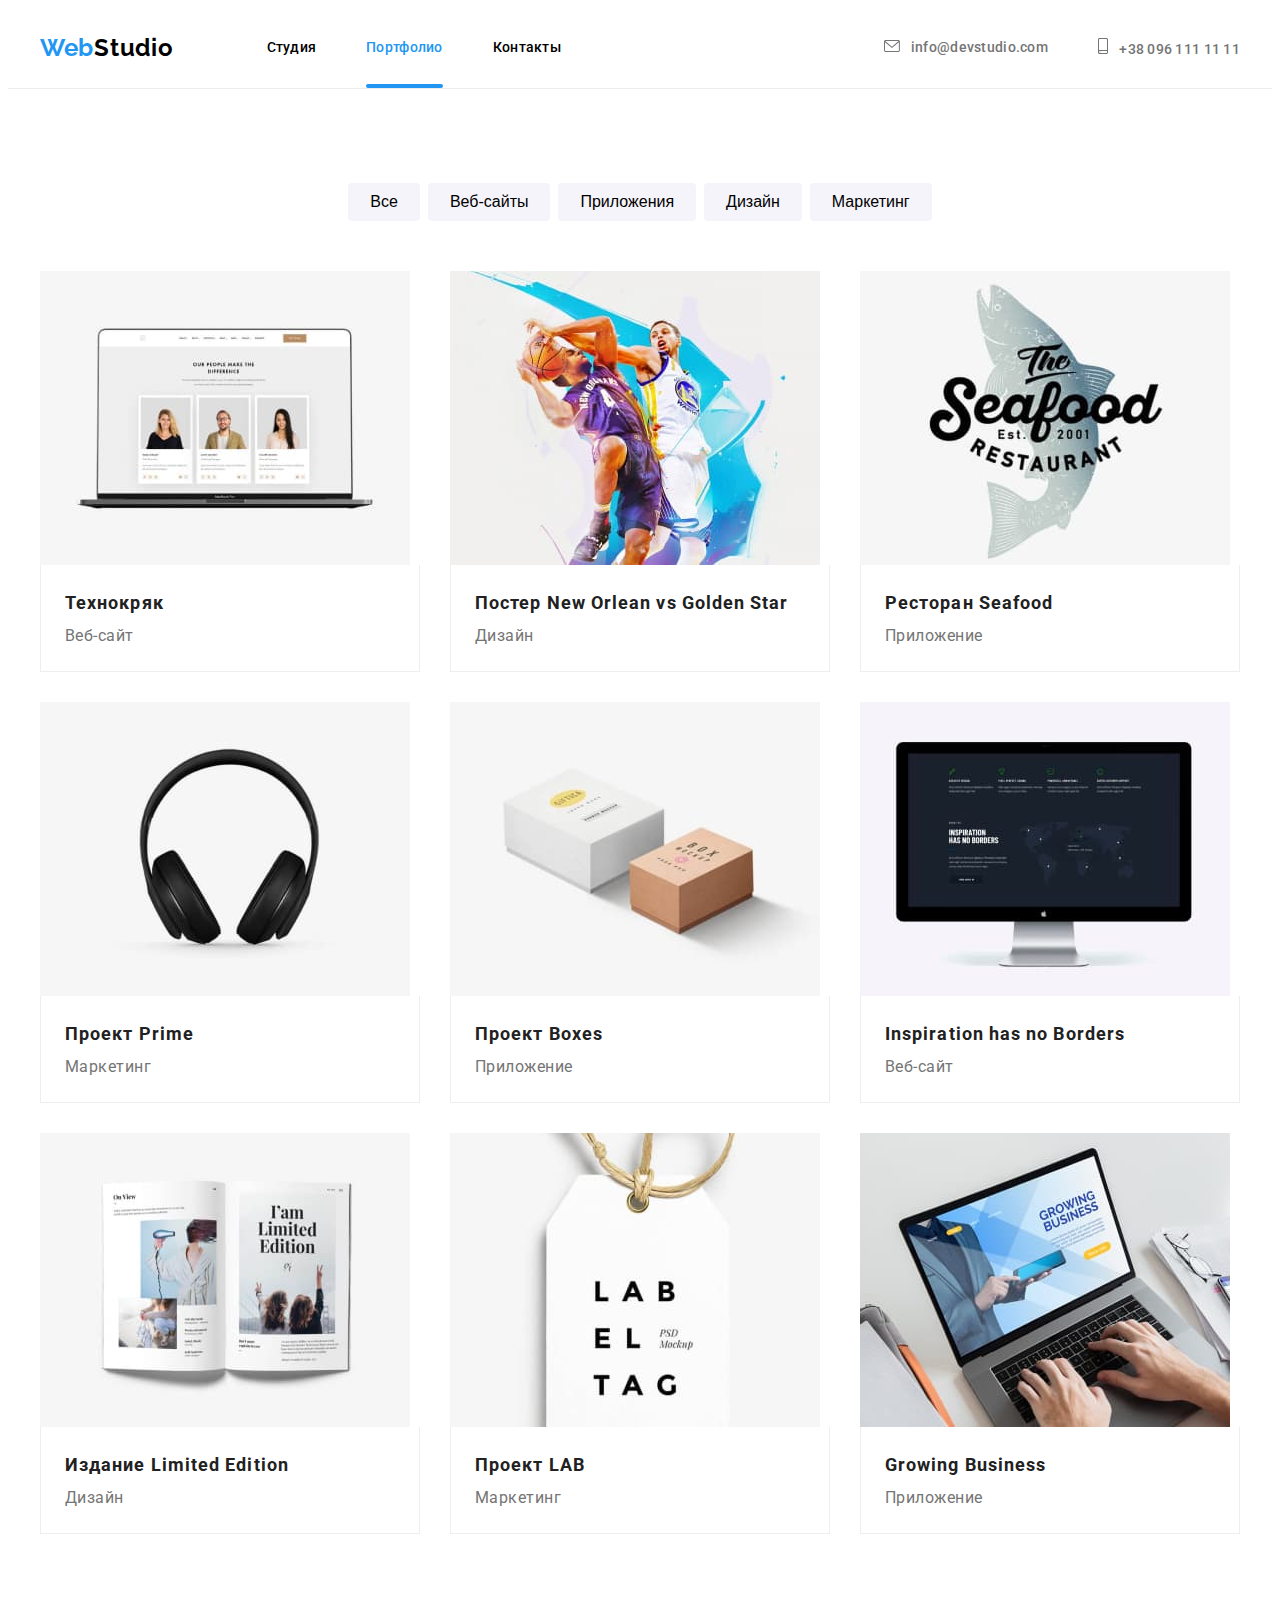
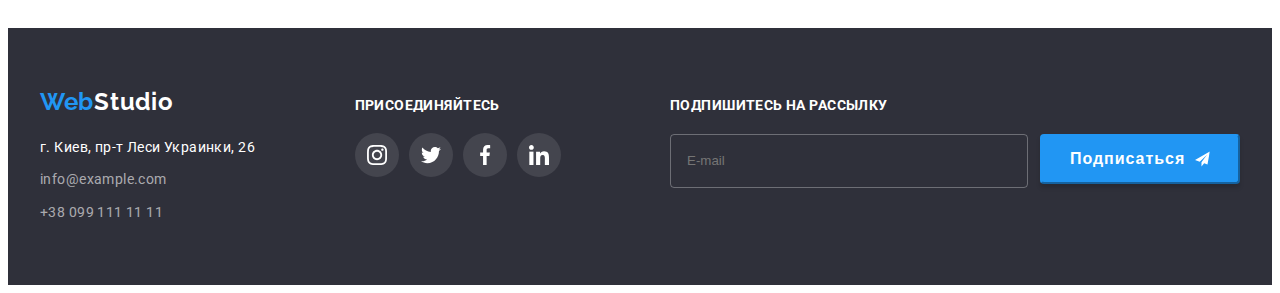
==== commit ddcbf807: "Адаптирует под устройства" ====
--- a/portfolio.html
+++ b/portfolio.html
@@ -19,17 +19,17 @@
 
 <body>
     <!-- HEADER -->
-    <header class="header">
+    <header class="header border">
         <div class="container header__container">
             <nav class="header__navigation">
                 <a href="" class="footer-addres__logo link animate__backInDown"><span>Web</span>Studio</a>
     
                 <ul class="menu list">
                     <li class="menu__item">
-                        <a href="" class="link current menu-link">Студия</a>
+                        <a href="./index.html" class="link menu-link">Студия</a>
                     </li>
                     <li class="menu__item">
-                        <a href="./portfolio.html" class="link menu-link">Портфолио</a>
+                        <a href="./portfolio.html" class="link current menu-link">Портфолио</a>
                     </li>
                     <li class="menu__item">
                         <a href="" class="link menu-link">Контакты</a>
--- a/css/main.min.css
+++ b/css/main.min.css
@@ -1,2 +1,2 @@
-:root{--primary-text-color:#212121;--second-color:#757575;--accent-color:#2196F3;--fon-batton: #2196F3;--wite-color:#ffffff;--transition-timing-function: cubic-bezier(0.4, 0, 0.2, 1);--transition-duration: 250ms;--background-color-backdrop: rgba(0, 0, 0, 0.2)}.visually-hidden{position:absolute;width:1px;height:1px;margin:-1px;border:0;padding:0;white-space:nowrap;clip-path:inset(100%);clip:rect(0 0 0 0);overflow:hidden}body{font-family:'roboto', sans-serif;background-color:#ffffff}.list{list-style:none;padding:0;margin:0}.link{text-decoration:none;color:#000}img{display:block;max-width:100%;height:auto}.section{padding-top:60px;padding-bottom:60px}@media screen and (min-width: 1200px){.section{padding-top:94px;padding-bottom:94px}}.container{width:100%;padding-left:15px;padding-right:15px}@media screen and (min-width: 480px){.container{width:480px;margin:0 auto}}@media screen and (min-width: 768px){.container{width:768px}}@media screen and (min-width: 1200px){.container{width:1200px}}.work__title{font-size:28px;line-height:1.17;text-align:center;letter-spacing:0.03em;color:var(--primary-text-color);margin-top:0px;margin-bottom:30px}@media screen and (min-width: 1200px){.work__title{font-size:36px;line-height:1.16;text-align:center;letter-spacing:0.03em;color:var(--primary-text-color);margin-top:0px;margin-bottom:50px}}.social-list__icon{transition-property:fill;transition-duration:var(--transition-duration);transition-timing-function:var(--transition-timing-function);width:20px;height:20px;fill:#AFB1B8}.social-list__link:hover .social-list__icon,.social-list__link:focus .social-list__icon{fill:var(--wite-color)}.social-list{display:flex;justify-content:space-between}.social-list__link{transition-property:background-color;transition-duration:var(--transition-duration);transition-timing-function:var(--transition-timing-function);display:flex;justify-content:center;align-items:center;width:44px;height:44px;border-radius:50px}.social-list__link:hover,.social-list__link:focus{background-color:#2196F3}.social-list__link:not(:last-child){margin-right:10px}.social-list__item:not(:last-child){margin-right:10px}.backdrop{position:fixed;height:100%;width:100%;top:0;left:0;background-color:var(--background-color-backdrop);z-index:10;transition-property:opacity, visibility;transition-duration:var(--transition-duration);transition-timing-function:linear;background:rgba(0,0,0,0.2)}.is-hidden{opacity:0;pointer-events:none;visibility:hidden}.modal{position:absolute;top:50%;left:50%;transform:translate(-50%, -50%) scale(1);padding:40px;width:450px;height:581px;background-color:var(--wite-color);box-shadow:0px 1px 3px rgba(0,0,0,0.12),0px 1px 1px rgba(0,0,0,0.14),0px 2px 1px rgba(0,0,0,0.2);border-radius:4px;transition:transform var(--transition-duration) linear}.modal-clos-btn{position:absolute;top:8px;right:8px;width:30px;height:30px;border:1px solid rgba(0,0,0,0.1);cursor:pointer;background-color:var(--wite-color);border-radius:50%;padding:6px 6px;transition:fill var(--transition-duration) cubic-bezier(0.4, 0, 0.2, 1)}.modal-clos-btn:hover,.modal-clos-btn:focus{fill:var(--accent-color);transition:fill var(--transition-duration) cubic-bezier(0.4, 0, 0.2, 1)}.modal-clos-btn__icon{width:18px;height:18px}@media screen and (min-width: 768px){.modal{width:450px}}@media screen and (min-width: 768px){.modal{width:528px}}.form__policy-link{color:var(--accent-color)}.backdrop .is-hidden .modal{transform:translate(-50%, -50%) scale(0.8)}.form__head{font-style:normal;font-weight:bold;font-size:20px;line-height:1.15;text-align:center;margin-top:0px;margin-bottom:12px}.form{display:flex;flex-direction:column}.form__label{margin-bottom:10px;font-weight:400;font-size:12px;line-height:1.16;letter-spacing:0.01em;color:#757575}.form__input{width:100%;height:40px;border:1px solid rgba(33,33,33,0.2);border-radius:4px;padding-left:42px;cursor:pointer;transition:border-color var(--transition-duration) cubic-bezier(0.4, 0, 0.2, 1)}.form__input:focus{border-color:var(--accent-color);outline:none;transition:border-color var(--transition-duration) cubic-bezier(0.4, 0, 0.2, 1)}.form__icon{position:absolute;width:18px;height:18px;left:12px;top:50%;transform:translateY(-50%)}.form__input:focus+.form__icon{fill:var(--accent-color);transition:fill var(--transition-duration) cubic-bezier(0.4, 0, 0.2, 1)}.form__input-wrapper{margin-top:4px;display:block;position:relative}.form__message{height:120px;width:100%;border:1px solid rgba(33,33,33,0.2);resize:none;padding:12px 16px;margin-top:4px;transition:border-color var(--transition-duration) cubic-bezier(0.4, 0, 0.2, 1)}.form__message::placeholder{font-size:14px;line-height:1.14;letter-spacing:0.01em;color:rgba(117,117,117,0.5)}.form__message:focus{outline:none;border-color:var(--accent-color);transition:border-color var(--transition-duration) cubic-bezier(0.4, 0, 0.2, 1)}.visually-hidden{position:absolute !important;clip:rect(1px 1px 1px 1px);clip:rect(1px, 1px, 1px, 1px);padding:0 !important;border:0 !important;height:1px !important;width:1px !important;overflow:hidden}.form__icon-checkbox{vertical-align:middle;display:inline-block;width:16px;height:16px;background:#FFFFFF;color:#FFFFFF;border:2px solid #212121;border-radius:4px;transition:background var(--transition-duration) cubic-bezier(0.4, 0, 0.2, 1);cursor:pointer}.form__checkbox:checked+.form__icon-checkbox{background-image:url(../images/icon-check.svg);background-size:contain;background-origin:border-box;border-radius:2px;border:2px solid #2196F3;transition:background-image var(--transition-duration) cubic-bezier(0.4, 0, 0.2, 1);background-color:var(--accent-color)}.form__checkbox:focus+.form__icon-checkbox{border-color:var(--accent-color)}.form__checkbox-policy{font-weight:normal;font-size:12px;line-height:1.16;color:#757575;margin-bottom:30px}.form-btn{width:200px;height:50px;background:#2196F3;border-color:var(--accent-color);border-radius:4px;color:#FFFFFF;font-weight:700;font-size:16px;line-height:1.88;letter-spacing:0.06em;margin-left:auto;margin-right:auto;box-shadow:0px 1px 3px rgba(0,0,0,0.12),0px 1px 1px rgba(0,0,0,0.14),0px 2px 1px rgba(0,0,0,0.2);cursor:pointer}.form-btn:focus{font-size:16px;font-weight:700;letter-spacing:.06em;width:200px;height:50px;background:#2196F3;border-color:var(--accent-color);border-radius:4px;color:#FFFFFF;line-height:1.88;margin-left:auto;margin-right:auto;box-shadow:0px 1px 3px rgba(0,0,0,0.12),0px 1px 1px rgba(0,0,0,0.14),0px 2px 1px rgba(0,0,0,0.2);cursor:pointer}@media screen and (min-width: 768px){.form__checkbox-policy{font-size:14px;line-height:1.71}}.adds{text-align:center}.footer-modal__subscription{font-size:14px;font-weight:bold;letter-spacing:.03em;line-height:1.14;text-transform:uppercase;color:#FFFFFF;text-align:center;margin-top:0px;margin-bottom:20px}.footer-form{text-align:center}.footer__footer-modal{margin-top:60px;max-width:450px}.footer-form__input{width:100%;height:50px;border:1px solid rgba(255,255,255,0.3);border-radius:4px;background-color:inherit;padding-left:16px}.footer-btn{display:inline-flex;align-items:center;width:200px;height:50px;background:#2196F3;box-shadow:0px 4px 4px rgba(0,0,0,0.15);border-radius:4px;border-color:var(--accent-color);margin-left:auto;margin-right:auto;margin-top:20px;font-weight:bold;padding-left:28px;padding-right:28px;font-size:16px;line-height:1.87;letter-spacing:0.06em;color:#FFFFFF;padding-top:13px;padding-bottom:13px;cursor:pointer}.footer-form__icon{height:24px;width:24px;margin-left:10px}@media screen and (min-width: 1200px){.footer-form{display:flex;margin-left:auto;text-align:left}.footer__footer-modal{margin-left:93px;margin-top:0px}.footer-modal__subscription{text-align:left}.footer-btn{margin-left:12px;margin-top:0px}.footer-form__input{width:358px}}.mobile-menu{z-index:10;position:fixed;top:0;left:0;width:100vw;height:100vh;overflow:auto;background-color:#ffffff;opacity:0;visibility:hidden;pointer-events:none}.mobile-menu__container{position:relative;padding-left:25px;padding-top:48px;padding-bottom:48px}.mobile-menu__close-btn{position:absolute;top:10px;right:15px;border:none;background-color:transparent;padding:0;line-height:0;cursor:pointer;background-color:var(--wite-color);transition:fill var(--transition-duration) cubic-bezier(0.4, 0, 0.2, 1)}.mobile-menu__close-btn:hover,.mobile-menu__close-btn:focus{fill:var(--accent-color);transition:fill var(--transition-duration) cubic-bezier(0.4, 0, 0.2, 1)}.mobile-menu.is-open{opacity:1;visibility:visible;pointer-events:auto}.mobile-menu__icon{width:40px;height:40px;padding:5px}.mobile-menu__link{font-style:normal;font-weight:500;font-size:40px;line-height:1.17;letter-spacing:0.02em}.mobile-menu__contact-tel{font-weight:500;font-size:34px;line-height:1.17;letter-spacing:0.02em;color:#2196F3}.mobile-menu__contact-list:not(:last-child){margin-bottom:32px}.mobile-menu__contact-link{font-style:normal;font-weight:500;font-size:24px;line-height:1.16;letter-spacing:0.02em;color:#757575}.mobile-menu__contact{margin-top:302px}.mobile-menu__social{display:flex;margin-top:64px;margin-right:68px;justify-content:space-between}.mobile-menu__social-list{font-style:normal;font-weight:500;font-size:18px;line-height:1.22;letter-spacing:0.02em}.mobile-menu__social-link{color:var(--accent-color)}.mobile-menu__item:not(:last-child){margin-bottom:32px}.current{color:var(--accent-color)}.mobile-menu__social-list:not(:last-child)::after{content:"";margin-left:10px;margin-right:10px;border:1px solid rgba(33,33,33,0.2);transform:rotate(90deg)}@media screen and (min-width: 768px){.mobile-menu__container{display:none}}.menu{display:none}.header{padding-top:16px;padding-bottom:16px}.header__container{display:flex;justify-content:space-between;align-items:center}.header__list{display:none}.header__mobile-menu-btn{line-height:0;background-color:transparent;border:none;padding:0}.header__mobile-menu-icon{width:40px;height:40px}.footer-addres__logo{animation-duration:1000ms;font-family:"Raleway", sans-serif;font-weight:700;font-size:24px;line-height:1.16;letter-spacing:0.03em}.footer-addres__logo>span{color:var(--accent-color)}@media screen and (min-width: 768px){.header{padding-top:0px;padding-bottom:0px}.menu{display:inline-flex;align-items:center}.menu__item:not(:last-child){margin-right:50px}.menu-link{padding-top:32px;padding-bottom:32px;transition-property:color;transition-duration:var(--transition-duration);transition-timing-function:var(--transition-timing-function);display:block;font-weight:500;font-size:14px;line-height:1.14;letter-spacing:0.02em;color:var --primary-text-color}.menu-link:hover,.menu-link:focus{color:var(--accent-color)}.header__list{display:inline;margin-top:21px;margin-bottom:21px}.header__mobile-menu-btn{display:none}.header__navigation{display:flex;align-items:center}.footer-addres__logo{margin-right:88px}.list__link{font-weight:500;font-size:14px;line-height:1.14;letter-spacing:0.02em;color:var(--second-color);fill:var(--second-color);transition-property:color;transition-duration:var(--transition-duration);transition-timing-function:var(--transition-timing-function)}.list__link:hover,.list__link:focus{color:var(--accent-color)}.list__link:not(:last-child){padding-bottom:10px}.list__link-cont{transition-property:fill;transition-duration:var(--transition-duration);transition-timing-function:var(--transition-timing-function);margin-right:8px}.list__link:hover .list__link-cont,.list__link:focus .list__link-cont{transition-property:fill;transition-duration:var(--transition-duration);transition-timing-function:var(--transition-timing-function);fill:var(--fon-batton)}.list__item:not(:last-child){margin-bottom:10px}.header.border{border-bottom:1px solid #ECECEC}.current{position:relative;color:var(--accent-color)}.current::after{position:absolute;content:"";width:100%;left:0;bottom:0;background:#2196F3;border-radius:2px;height:4px}}@media screen and (min-width: 1200px){.footer-addres__logo{margin-right:93px}.header__list{display:flex;align-items:center;margin-left:auto}.list__item{display:flex;align-items:center}.list__item:not(:last-child){margin-right:50px;margin-bottom:0px}}.hero{text-align:center;padding-top:116px;padding-bottom:120px;background-color:#2F303A;background-image:linear-gradient(rgba(47,48,58,0.4), rgba(47,48,58,0.4)),url("../images/hero-fon/fon-mob.jpg");min-height:402px;margin-left:auto;margin-right:auto;background-size:cover;background-position:center}.hero__caption{max-width:360px;font-weight:900;font-size:26px;line-height:1.61;margin-top:0px;margin-bottom:30px;margin-right:auto;margin-left:auto;color:var(--wite-color);text-transform:uppercase;letter-spacing:0.06em}@media (min-device-pixel-ratio: 2) and (max-width: 767px), (min-resolution: 192dpi) and (max-width: 767px), (min-resolution: 2dppx) and (max-width: 767px){.hero{background-image:linear-gradient(rgba(47,48,58,0.4), rgba(47,48,58,0.4)),url("../images/hero-fon/fon-mob@2x.jpg")}}.modal-btn{font-weight:bold;font-size:16px;line-height:1.87;background-color:var(--fon-batton);color:var(--wite-color);cursor:pointer;min-width:200px;border-radius:4px;padding:10px 32px;align-items:center}@media screen and (min-width: 768px){.hero{padding-top:118px;padding-bottom:118px;background-image:linear-gradient(rgba(47,48,58,0.4), rgba(47,48,58,0.4)),url(../images/hero-fon/fon-tablet.jpg);min-height:400px}}@media (min-device-pixel-ratio: 2) and (min-width: 768px), (min-resolution: 192dpi) and (min-width: 768px), (min-resolution: 2dppx) and (min-width: 768px){.hero{background-image:linear-gradient(rgba(47,48,58,0.4), rgba(47,48,58,0.4)),url("../images/hero-fon/fon-tablet@2x.jpg")}}@media screen and (min-width: 1200px){.hero{padding-top:200px;padding-bottom:200px;background-image:linear-gradient(rgba(47,48,58,0.4), rgba(47,48,58,0.4)),url(../images/hero-fon/fon-desctop.jpg);max-width:1600px;height:600px}.hero__caption{max-width:696px;font-weight:900;font-size:44px;line-height:1.36}}@media (min-device-pixel-ratio: 2) and (min-width: 1200px), (min-resolution: 192dpi) and (min-width: 1200px), (min-resolution: 2dppx) and (min-width: 1200px){.hero{background-image:linear-gradient(rgba(47,48,58,0.4), rgba(47,48,58,0.4)),url("../images/hero-fon/fon-desctop@2x.jpg")}}.description__blok{width:100%;height:120px;background:#F5F4FA;border-radius:4px;margin-bottom:30px;text-align:center;padding-top:25px;padding-bottom:25px}.description__img{width:70px;height:70px;margin-right:auto;margin-left:auto}.description{padding-top:58px;padding-bottom:60px}.depiction__title{margin-top:0;margin-bottom:10px;font-weight:700;font-style:normal;font-size:14px;line-height:1.14;letter-spacing:0.03em;text-align:center;text-transform:uppercase;color:var(--primary-text-color)}.depiction__text{font-size:14px;line-height:1.71;letter-spacing:0.03em;color:var(--second-color);margin-top:0px;margin-bottom:0px}.description__item:not(:last-child){margin-bottom:30px}@media screen and (min-width: 768px){.description{padding-top:60px}.description__list{display:flex;flex-wrap:wrap;margin-top:30px;margin-left:-30px}.description__item{flex-basis:calc(100% / 2 - 30px);margin-left:30px}}@media screen and (min-width: 1200px){.description__blok{display:flex;justify-content:center;align-items:center;width:270px}.description{padding-top:94px;padding-bottom:94px}.description__list{flex-wrap:nowrap;margin-top:0}.description__item:not(:last-child){margin-right:30px}}.work{display:none}@media screen and (min-width: 1200px){.work{display:block;padding-bottom:94px}.work__list{display:flex;align-items:center;margin-top:-30px;margin-left:-30px;flex-wrap:wrap}.work__item{margin-top:30px;margin-left:30px}.work__product{position:relative}.work__heading{position:absolute;bottom:0;left:0;background:rgba(47,48,58,0.8);display:flex;justify-content:center;align-items:center;font-weight:700;font-size:14px;line-height:1.14;text-align:center;letter-spacing:0.03em;text-transform:uppercase;color:var(--wite-color);margin-top:0px;margin-bottom:0px;width:100%;height:70px}}.structure{background:#F5F4FA}.team-member{width:100%;max-width:450px;display:flex;flex-wrap:wrap;align-items:center;justify-content:center;margin-bottom:30px;background:#ffffff;box-shadow:0px 1px 3px rgba(0,0,0,0.12),0px 1px 1px rgba(0,0,0,0.14),0px 2px 1px rgba(0,0,0,0.2);border-radius:0px 0px 4px 4px}.team-member__subtitle{font-family:'Roboto', sans-serif;font-weight:500;font-size:16px;line-height:1.18;letter-spacing:0.03em;text-align:center;color:var(--primary-text-color);margin-bottom:10px;margin-top:0}.team-member__profession{font-family:'Roboto', sans-serif;font-size:16px;line-height:1.18;letter-spacing:0.03em;text-align:center;color:var(--second-color);margin-top:0px;margin-bottom:16px}.team-member__picture{max-width:100%}.team-member__bloc{padding-top:30px;padding-bottom:30px}@media screen and (min-width: 768px){.team-member__bloc{padding-top:30px;padding-bottom:24px}.structure__list{display:flex;flex-wrap:wrap;margin-top:30px;margin-left:-30px}.team-member{margin-left:30px;width:calc((100% - 60px)/2)}}@media screen and (min-width: 1200px){.team-member{margin-left:30px;width:calc((100% - 120px)/4)}}.regular-clients{display:flex;justify-content:space-between;align-items:center;flex-wrap:wrap;margin-top:-30px;margin-left:-30px}.regular-clients__element{margin-top:30px;margin-left:30px;width:calc((100% - 60px) / 2)}.regular-clients__link{display:flex;justify-content:center;max-width:170px;height:92px;border:1px solid #AFB1B8;border-radius:4px;transition-property:border;transition-duration:var(--transition-duration);transition-timing-function:var(--transition-timing-function)}.regular-clients__link:hover,.regular-clients__link:after{border:1px solid #2196F3}.regular-clients__item{transition-property:fill;transition-duration:var(--transition-duration);transition-timing-function:var(--transition-timing-function);fill:#AFB1B8}.regular-clients__link:hover .regular-clients__item,.regular-clients__link:focus .regular-clients__item{fill:var(--fon-batton)}@media screen and (min-width: 768px){.regular-clients__element{width:calc((100% - 90px) / 3)}.regular-clients__link{max-width:226px}}@media screen and (min-width: 1200px){.regular-clients__element{width:calc((100% - 300px) / 6)}.regular-clients__link{width:170px}}.footer{background:#2F303A;padding-top:60px;padding-bottom:60px}.color{margin-bottom:20px;margin-right:0px;display:block;text-align:center}address{font-style:normal;font-weight:normal}.contacts{text-align:center}.footer-addres__company{font-size:14px;line-height:1.71;letter-spacing:0.03em;color:var(--wite-color);text-align:center;margin-top:20px;margin-bottom:9px}.link.color{color:var(--wite-color)}.contacts__connect{transition-property:color;transition-duration:var(--transition-duration);transition-timing-function:var(--transition-timing-function);font-size:14px;line-height:1.71;letter-spacing:0.03em;color:rgba(255,255,255,0.6)}.contacts__connect:hover,.contacts__connect:focus{color:var(--accent-color)}.contacts__element{margin-bottom:9px}.subscription__offer{font-weight:700;font-size:14px;line-height:16px;letter-spacing:0.03em;text-transform:uppercase;color:var(--wite-color);text-align:center;margin-top:0px;margin-bottom:20px;text-align:center;padding-top:60px}.subscription-list{display:flex;justify-content:center}.subscription-list__element{transition-property:background-color;transition-duration:var(--transition-duration);transition-timing-function:var(--transition-timing-function);display:flex;justify-content:center;align-items:center;width:44px;height:44px;margin-right:10px;background-color:rgba(255,255,255,0.1);border-radius:50%}.subscription-list__element:hover,.subscription-list__element:focus{background-color:var(--fon-batton)}.footer-element__icon{width:20px;height:20px;fill:var(--wite-color)}@media screen and (min-width: 768px){.footer-container{display:flex;align-items:baseline;flex-wrap:wrap;justify-content:space-around}.subscription__offer{padding-top:0px}}@media screen and (min-width: 1200px){.subscription__offer{text-align:left}.color{text-align:left}.contacts{text-align:left}.footer-addres__company{text-align:left}.subscription__offer{padding-top:0px}}.filters{display:flex;flex-wrap:wrap;padding-left:0px;margin-top:0px;margin-bottom:50px}.filters__item{color:var(--primary-text-color);font-style:normal;font-weight:500;font-size:16px;line-height:1.62;letter-spacing:0.03em;margin-top:8px}.filters__item:not(:last-child){margin-right:8px}.button{transition-property:background-color, color, box-shadow;transition-duration:var(--transition-duration);transition-timing-function:var(--transition-timing-function);padding:6px 22px;text-align:center;background:#F5F4FA;font-size:16px;line-height:26px;border-radius:4px;border:none}.button:hover,.button:focus{color:#ffffff;background-color:var(--fon-batton);box-shadow:0px 3px 1px rgba(0,0,0,0.1),0px 1px 2px rgba(0,0,0,0.08),0px 2px 2px rgba(0,0,0,0.12)}.portfolio{display:flex;flex-wrap:wrap;margin-top:-30px;margin-left:-30px}.portfolio__list{margin-top:30px;margin-left:30px}.portfolio__heading{font-weight:700;font-size:18px;line-height:2;letter-spacing:0.06em;color:var(--primary-text-color);margin-top:0px;margin-bottom:0px}.portfolio__text{font-weight:400;font-size:16px;line-height:1.87;letter-spacing:0.03em;color:var(--second-color);margin-top:0px;margin-bottom:0px}.portfolio__border{flex-grow:1;background:var(--wite-color);padding:20px 24px;border-left:1px solid #EEEEEE;border-bottom:1px solid #EEEEEE;border-right:1px solid #EEEEEE}.portfolio__wrapper{position:relative;overflow:hidden}.portfolio__item{display:flex;flex-direction:column;height:100%;transition-property:box-shadow;transition-duration:var(--transition-duration);transition-timing-function:var(--transition-timing-function)}.link .portfolio__item:hover,.link .portfolio__item:focus{box-shadow:0px 1px 1px rgba(0,0,0,0.12),0px 4px 4px rgba(0,0,0,0.06),1px 4px 6px rgba(0,0,0,0.16)}.portfolio__overlay{position:absolute;top:0;left:0;height:100%;overflow:auto;transform:translateY(100%);transition-property:transform;transition-duration:var(--transition-duration);transition-timing-function:linear;background-color:rgba(33,150,243,0.9);font-size:18px;line-height:28px;letter-spacing:0.03em;color:#FFFFFF;padding:63px 24px 63px 24px;margin:0}.portfolio__item:hover .portfolio__overlay,.portfolio__item:focus .portfolio__overlay{transform:translateY(0%)}@media screen and (min-width: 768px){.filters{justify-content:center}.portfolio__list{width:calc((100% - 60px) / 2)}}@media screen and (min-width: 1200px){.portfolio__list{width:calc((100% - 90px) / 3)}}
+:root{--primary-text-color:#212121;--second-color:#757575;--accent-color:#2196F3;--fon-batton: #2196F3;--wite-color:#ffffff;--transition-timing-function: cubic-bezier(0.4, 0, 0.2, 1);--transition-duration: 250ms;--background-color-backdrop: rgba(0, 0, 0, 0.2)}.visually-hidden{position:absolute;width:1px;height:1px;margin:-1px;border:0;padding:0;white-space:nowrap;clip-path:inset(100%);clip:rect(0 0 0 0);overflow:hidden}body{font-family:'roboto', sans-serif;background-color:#ffffff}.list{list-style:none;padding:0;margin:0}.link{text-decoration:none;color:#000}img{display:block;max-width:100%;height:auto}.section{padding-top:60px;padding-bottom:60px}@media screen and (min-width: 1200px){.section{padding-top:94px;padding-bottom:94px}}.container{width:100%;padding-left:15px;padding-right:15px}@media screen and (min-width: 480px){.container{width:480px;margin:0 auto}}@media screen and (min-width: 768px){.container{width:768px}}@media screen and (min-width: 1200px){.container{width:1200px}}.work__title{font-size:28px;line-height:1.17;text-align:center;letter-spacing:0.03em;color:var(--primary-text-color);margin-top:0px;margin-bottom:30px}@media screen and (min-width: 1200px){.work__title{font-size:36px;line-height:1.16;text-align:center;letter-spacing:0.03em;color:var(--primary-text-color);margin-top:0px;margin-bottom:50px}}.social-list__icon{transition-property:fill;transition-duration:var(--transition-duration);transition-timing-function:var(--transition-timing-function);width:20px;height:20px;fill:#AFB1B8}.social-list__link:hover .social-list__icon,.social-list__link:focus .social-list__icon{fill:var(--wite-color)}.social-list{display:flex;justify-content:space-between}.social-list__link{transition-property:background-color;transition-duration:var(--transition-duration);transition-timing-function:var(--transition-timing-function);display:flex;justify-content:center;align-items:center;width:44px;height:44px;border-radius:50px}.social-list__link:hover,.social-list__link:focus{background-color:#2196F3}.social-list__link:not(:last-child){margin-right:10px}.social-list__item:not(:last-child){margin-right:10px}.backdrop{position:fixed;height:100%;width:100%;top:0;left:0;background-color:var(--background-color-backdrop);z-index:10;transition-property:opacity, visibility;transition-duration:var(--transition-duration);transition-timing-function:linear;background:rgba(0,0,0,0.2)}.is-hidden{opacity:0;pointer-events:none;visibility:hidden}.modal{position:absolute;top:50%;left:50%;transform:translate(-50%, -50%) scale(1);padding:40px;width:450px;height:581px;background-color:var(--wite-color);box-shadow:0px 1px 3px rgba(0,0,0,0.12),0px 1px 1px rgba(0,0,0,0.14),0px 2px 1px rgba(0,0,0,0.2);border-radius:4px;transition:transform var(--transition-duration) linear}.modal-clos-btn{position:absolute;top:8px;right:8px;width:30px;height:30px;border:1px solid rgba(0,0,0,0.1);cursor:pointer;background-color:var(--wite-color);border-radius:50%;padding:6px 6px;transition:fill var(--transition-duration) cubic-bezier(0.4, 0, 0.2, 1)}.modal-clos-btn:hover,.modal-clos-btn:focus{fill:var(--accent-color);transition:fill var(--transition-duration) cubic-bezier(0.4, 0, 0.2, 1)}.modal-clos-btn__icon{width:18px;height:18px}@media screen and (min-width: 768px){.modal{width:450px}}@media screen and (min-width: 768px){.modal{width:528px}}.form__policy-link{color:var(--accent-color)}.backdrop .is-hidden .modal{transform:translate(-50%, -50%) scale(0.8)}.form__head{font-style:normal;font-weight:bold;font-size:20px;line-height:1.15;text-align:center;margin-top:0px;margin-bottom:12px}.form{display:flex;flex-direction:column}.form__label{margin-bottom:10px;font-weight:400;font-size:12px;line-height:1.16;letter-spacing:0.01em;color:#757575}.form__input{width:100%;height:40px;border:1px solid rgba(33,33,33,0.2);border-radius:4px;padding-left:42px;cursor:pointer;transition:border-color var(--transition-duration) cubic-bezier(0.4, 0, 0.2, 1)}.form__input:focus{border-color:var(--accent-color);outline:none;transition:border-color var(--transition-duration) cubic-bezier(0.4, 0, 0.2, 1)}.form__icon{position:absolute;width:18px;height:18px;left:12px;top:50%;transform:translateY(-50%)}.form__input:focus+.form__icon{fill:var(--accent-color);transition:fill var(--transition-duration) cubic-bezier(0.4, 0, 0.2, 1)}.form__input-wrapper{margin-top:4px;display:block;position:relative}.form__message{height:120px;width:100%;border:1px solid rgba(33,33,33,0.2);resize:none;padding:12px 16px;margin-top:4px;transition:border-color var(--transition-duration) cubic-bezier(0.4, 0, 0.2, 1)}.form__message::placeholder{font-size:14px;line-height:1.14;letter-spacing:0.01em;color:rgba(117,117,117,0.5)}.form__message:focus{outline:none;border-color:var(--accent-color);transition:border-color var(--transition-duration) cubic-bezier(0.4, 0, 0.2, 1)}.visually-hidden{position:absolute !important;clip:rect(1px 1px 1px 1px);clip:rect(1px, 1px, 1px, 1px);padding:0 !important;border:0 !important;height:1px !important;width:1px !important;overflow:hidden}.form__icon-checkbox{vertical-align:middle;display:inline-block;width:16px;height:16px;background:#FFFFFF;color:#FFFFFF;border:2px solid #212121;border-radius:4px;transition:background var(--transition-duration) cubic-bezier(0.4, 0, 0.2, 1);cursor:pointer}.form__checkbox:checked+.form__icon-checkbox{background-image:url(../images/icon-check.svg);background-size:contain;background-origin:border-box;border-radius:2px;border:2px solid #2196F3;transition:background-image var(--transition-duration) cubic-bezier(0.4, 0, 0.2, 1);background-color:var(--accent-color)}.form__checkbox:focus+.form__icon-checkbox{border-color:var(--accent-color)}.form__checkbox-policy{font-weight:normal;font-size:12px;line-height:1.16;color:#757575;margin-bottom:30px}.form-btn{width:200px;height:50px;background:#2196F3;border-color:var(--accent-color);border-radius:4px;color:#FFFFFF;font-weight:700;font-size:16px;line-height:1.88;letter-spacing:0.06em;margin-left:auto;margin-right:auto;box-shadow:0px 1px 3px rgba(0,0,0,0.12),0px 1px 1px rgba(0,0,0,0.14),0px 2px 1px rgba(0,0,0,0.2);cursor:pointer}.form-btn:focus{font-size:16px;font-weight:700;letter-spacing:.06em;width:200px;height:50px;background:#2196F3;border-color:var(--accent-color);border-radius:4px;color:#FFFFFF;line-height:1.88;margin-left:auto;margin-right:auto;box-shadow:0px 1px 3px rgba(0,0,0,0.12),0px 1px 1px rgba(0,0,0,0.14),0px 2px 1px rgba(0,0,0,0.2);cursor:pointer}@media screen and (min-width: 768px){.form__checkbox-policy{font-size:14px;line-height:1.71}}.adds{text-align:center}.footer-modal__subscription{font-size:14px;font-weight:bold;letter-spacing:.03em;line-height:1.14;text-transform:uppercase;color:#FFFFFF;text-align:center;margin-top:0px;margin-bottom:20px}.footer-form{text-align:center}.footer__footer-modal{margin-top:60px;max-width:450px}.footer-form__input{width:100%;height:50px;border:1px solid rgba(255,255,255,0.3);border-radius:4px;background-color:inherit;padding-left:16px}.footer-btn{display:inline-flex;align-items:center;width:200px;height:50px;background:#2196F3;box-shadow:0px 4px 4px rgba(0,0,0,0.15);border-radius:4px;border-color:var(--accent-color);margin-left:auto;margin-right:auto;margin-top:20px;font-weight:bold;padding-left:28px;padding-right:28px;font-size:16px;line-height:1.87;letter-spacing:0.06em;color:#FFFFFF;padding-top:13px;padding-bottom:13px;cursor:pointer}.footer-form__icon{height:24px;width:24px;margin-left:10px}@media screen and (min-width: 1200px){.footer-form{display:flex;margin-left:auto;text-align:left}.footer__footer-modal{margin-top:0px;max-width:570px}.footer-modal__subscription{text-align:left}.footer-btn{margin-left:12px;margin-top:0px}.footer-form__input{width:358px}}.mobile-menu{z-index:10;position:fixed;top:0;left:0;width:100vw;height:100vh;overflow:auto;background-color:#ffffff;opacity:0;visibility:hidden;pointer-events:none}.mobile-menu__container{position:relative;padding-left:25px;padding-top:48px;padding-bottom:48px}.mobile-menu__close-btn{position:absolute;top:10px;right:15px;border:none;background-color:transparent;padding:0;line-height:0;cursor:pointer;background-color:var(--wite-color);transition:fill var(--transition-duration) cubic-bezier(0.4, 0, 0.2, 1)}.mobile-menu__close-btn:hover,.mobile-menu__close-btn:focus{fill:var(--accent-color);transition:fill var(--transition-duration) cubic-bezier(0.4, 0, 0.2, 1)}.mobile-menu.is-open{opacity:1;visibility:visible;pointer-events:auto}.mobile-menu__icon{width:40px;height:40px;padding:5px}.mobile-menu__link{font-style:normal;font-weight:500;font-size:40px;line-height:1.17;letter-spacing:0.02em}.mobile-menu__contact-tel{font-weight:500;font-size:34px;line-height:1.17;letter-spacing:0.02em;color:#2196F3}.mobile-menu__contact-list:not(:last-child){margin-bottom:32px}.mobile-menu__contact-link{font-style:normal;font-weight:500;font-size:24px;line-height:1.16;letter-spacing:0.02em;color:#757575}.mobile-menu__contact{margin-top:302px}.mobile-menu__social{display:flex;margin-top:64px;margin-right:68px;justify-content:space-between}.mobile-menu__social-list{font-style:normal;font-weight:500;font-size:18px;line-height:1.22;letter-spacing:0.02em}.mobile-menu__social-link{color:var(--accent-color)}.mobile-menu__item:not(:last-child){margin-bottom:32px}.current{color:var(--accent-color)}.mobile-menu__social-list:not(:last-child)::after{content:"";margin-left:10px;margin-right:10px;border:1px solid rgba(33,33,33,0.2);transform:rotate(90deg)}@media screen and (min-width: 768px){.mobile-menu__container{display:none}}.menu{display:none}.header.border{border-bottom:1px solid #ECECEC}.header{padding-top:16px;padding-bottom:16px}.header__container{display:flex;justify-content:space-between;align-items:center}.header__list{display:none}.header__mobile-menu-btn{line-height:0;background-color:transparent;border:none;padding:0}.header__mobile-menu-icon{width:40px;height:40px}.footer-addres__logo{animation-duration:1000ms;font-family:"Raleway", sans-serif;font-weight:700;font-size:24px;line-height:1.16;letter-spacing:0.03em}.footer-addres__logo>span{color:var(--accent-color)}@media screen and (min-width: 768px){.header{padding-top:0px;padding-bottom:0px}.menu{display:inline-flex;align-items:center}.menu__item:not(:last-child){margin-right:50px}.menu-link{padding-top:32px;padding-bottom:32px;transition-property:color;transition-duration:var(--transition-duration);transition-timing-function:var(--transition-timing-function);display:block;font-weight:500;font-size:14px;line-height:1.14;letter-spacing:0.02em;color:var --primary-text-color}.menu-link:hover,.menu-link:focus{color:var(--accent-color)}.header__list{display:inline}.header__mobile-menu-btn{display:none}.header__navigation{display:flex;align-items:center}.footer-addres__logo{margin-right:88px}.list__link{font-weight:500;font-size:14px;line-height:1.14;letter-spacing:0.02em;color:var(--second-color);fill:var(--second-color);transition-property:color;transition-duration:var(--transition-duration);transition-timing-function:var(--transition-timing-function)}.list__link:hover,.list__link:focus{color:var(--accent-color)}.list__link:not(:last-child){padding-bottom:10px}.list__link-cont{transition-property:fill;transition-duration:var(--transition-duration);transition-timing-function:var(--transition-timing-function);margin-right:8px}.list__link:hover .list__link-cont,.list__link:focus .list__link-cont{transition-property:fill;transition-duration:var(--transition-duration);transition-timing-function:var(--transition-timing-function);fill:var(--fon-batton)}.list__item:not(:last-child){margin-bottom:10px}.header.border{border-bottom:1px solid #ECECEC}.current{position:relative;color:var(--accent-color)}.current::after{position:absolute;content:"";width:100%;left:0;bottom:0;background:#2196F3;border-radius:2px;height:4px}}@media screen and (min-width: 1200px){.footer-addres__logo{margin-right:93px}.header__list{display:flex;align-items:center;margin-left:auto}.list__item{display:flex;align-items:center}.list__item:not(:last-child){margin-right:50px;margin-bottom:0px}}.hero{text-align:center;padding-top:116px;padding-bottom:120px;background-color:#2F303A;background-image:linear-gradient(rgba(47,48,58,0.4), rgba(47,48,58,0.4)),url("../images/hero-fon/fon-mob.jpg");min-height:402px;margin-left:auto;margin-right:auto;background-size:cover;background-position:center}.hero__caption{max-width:360px;font-weight:900;font-size:26px;line-height:1.61;margin-top:0px;margin-bottom:30px;margin-right:auto;margin-left:auto;color:var(--wite-color);text-transform:uppercase;letter-spacing:0.06em}@media (min-device-pixel-ratio: 2) and (max-width: 767px), (min-resolution: 192dpi) and (max-width: 767px), (min-resolution: 2dppx) and (max-width: 767px){.hero{background-image:linear-gradient(rgba(47,48,58,0.4), rgba(47,48,58,0.4)),url("../images/hero-fon/fon-mob@2x.jpg")}}.modal-btn{font-weight:bold;font-size:16px;line-height:1.87;background-color:var(--fon-batton);color:var(--wite-color);cursor:pointer;min-width:200px;border-radius:4px;padding:10px 32px;align-items:center}@media screen and (min-width: 768px){.hero{padding-top:118px;padding-bottom:118px;background-image:linear-gradient(rgba(47,48,58,0.4), rgba(47,48,58,0.4)),url(../images/hero-fon/fon-tablet.jpg);min-height:400px}}@media (min-device-pixel-ratio: 2) and (min-width: 768px), (min-resolution: 192dpi) and (min-width: 768px), (min-resolution: 2dppx) and (min-width: 768px){.hero{background-image:linear-gradient(rgba(47,48,58,0.4), rgba(47,48,58,0.4)),url("../images/hero-fon/fon-tablet@2x.jpg")}}@media screen and (min-width: 1200px){.hero{padding-top:200px;padding-bottom:200px;background-image:linear-gradient(rgba(47,48,58,0.4), rgba(47,48,58,0.4)),url(../images/hero-fon/fon-desctop.jpg);max-width:1600px;height:600px}.hero__caption{max-width:696px;font-weight:900;font-size:44px;line-height:1.36}}@media (min-device-pixel-ratio: 2) and (min-width: 1200px), (min-resolution: 192dpi) and (min-width: 1200px), (min-resolution: 2dppx) and (min-width: 1200px){.hero{background-image:linear-gradient(rgba(47,48,58,0.4), rgba(47,48,58,0.4)),url("../images/hero-fon/fon-desctop@2x.jpg")}}.description__blok{width:100%;height:120px;background:#F5F4FA;border-radius:4px;margin-bottom:30px;text-align:center;padding-top:25px;padding-bottom:25px}.description__img{width:70px;height:70px;margin-right:auto;margin-left:auto}.description{padding-top:58px;padding-bottom:60px}.depiction__title{margin-top:0;margin-bottom:10px;font-weight:700;font-style:normal;font-size:14px;line-height:1.14;letter-spacing:0.03em;text-align:center;text-transform:uppercase;color:var(--primary-text-color)}.depiction__text{font-size:14px;line-height:1.71;letter-spacing:0.03em;color:var(--second-color);margin-top:0px;margin-bottom:0px}.description__item:not(:last-child){margin-bottom:30px}@media screen and (min-width: 768px){.description{padding-top:60px}.description__list{display:flex;flex-wrap:wrap;margin-top:-30px;margin-left:-30px}.description__item:not(:last-child){margin-bottom:0px}.description__item{flex-basis:calc(100% / 2 - 30px);margin-left:30px;margin-top:30px}}@media screen and (min-width: 1200px){.description__blok{display:flex;justify-content:center;align-items:center;width:270px}.description{padding-top:94px;padding-bottom:94px}.description__list{flex-wrap:nowrap}.description__item:not(:last-child){margin-right:0px}}.work{display:none}@media screen and (min-width: 1200px){.work{display:block;padding-bottom:94px}.work__list{display:flex;align-items:center;margin-top:-30px;margin-left:-30px;flex-wrap:wrap}.work__item{margin-top:30px;margin-left:30px}.work__product{position:relative}.work__heading{position:absolute;bottom:0;left:0;background:rgba(47,48,58,0.8);display:flex;justify-content:center;align-items:center;font-weight:700;font-size:14px;line-height:1.14;text-align:center;letter-spacing:0.03em;text-transform:uppercase;color:var(--wite-color);margin-top:0px;margin-bottom:0px;width:100%;height:70px}}.structure{background:#F5F4FA}.team-member{width:100%;max-width:450px;display:flex;flex-wrap:wrap;align-items:center;justify-content:center;margin-bottom:30px;background:#ffffff;box-shadow:0px 1px 3px rgba(0,0,0,0.12),0px 1px 1px rgba(0,0,0,0.14),0px 2px 1px rgba(0,0,0,0.2);border-radius:0px 0px 4px 4px}.team-member__subtitle{font-family:'Roboto', sans-serif;font-weight:500;font-size:16px;line-height:1.18;letter-spacing:0.03em;text-align:center;color:var(--primary-text-color);margin-bottom:10px;margin-top:0}.team-member__profession{font-family:'Roboto', sans-serif;font-size:16px;line-height:1.18;letter-spacing:0.03em;text-align:center;color:var(--second-color);margin-top:0px;margin-bottom:16px}.team-member__picture{max-width:100%}.team-member__bloc{padding-top:30px;padding-bottom:30px}@media screen and (min-width: 768px){.team-member__bloc{padding-top:30px;padding-bottom:24px}.structure__list{display:flex;flex-wrap:wrap;margin-left:-30px}.team-member{margin-left:30px;width:calc((100% - 60px)/2)}}@media screen and (min-width: 1200px){.team-member{margin-left:30px;width:calc((100% - 120px)/4);margin-bottom:0}}.regular-clients{display:flex;justify-content:space-between;align-items:center;flex-wrap:wrap;margin-top:-30px;margin-left:-30px}.regular-clients__element{margin-top:30px;margin-left:30px;width:calc((100% - 60px) / 2)}.regular-clients__link{display:flex;justify-content:center;width:100%;height:92px;border:1px solid #AFB1B8;border-radius:4px;transition-property:border;transition-duration:var(--transition-duration);transition-timing-function:var(--transition-timing-function)}.regular-clients__link:hover,.regular-clients__link:after{border:1px solid #2196F3}.regular-clients__item{transition-property:fill;transition-duration:var(--transition-duration);transition-timing-function:var(--transition-timing-function);fill:#AFB1B8}.regular-clients__link:hover .regular-clients__item,.regular-clients__link:focus .regular-clients__item{fill:var(--fon-batton)}@media screen and (min-width: 768px){.regular-clients__element{width:calc((100% - 90px) / 3)}.regular-clients__link{max-width:226px}}@media screen and (min-width: 1200px){.regular-clients__element{width:calc((100% - 300px) / 6)}.regular-clients__link{width:170px}}.footer{background:#2F303A;padding-top:60px;padding-bottom:60px}.color{margin-bottom:20px;margin-right:0px;display:block;text-align:center}address{font-style:normal;font-weight:normal}.contacts{text-align:center}.footer-addres__company{font-size:14px;line-height:1.71;letter-spacing:0.03em;color:var(--wite-color);text-align:center;margin-top:20px;margin-bottom:9px}.link.color{color:var(--wite-color)}.contacts__connect{transition-property:color;transition-duration:var(--transition-duration);transition-timing-function:var(--transition-timing-function);font-size:14px;line-height:1.71;letter-spacing:0.03em;color:rgba(255,255,255,0.6)}.contacts__connect:hover,.contacts__connect:focus{color:var(--accent-color)}.contacts__element{margin-bottom:9px}.subscription{margin-top:60px}.subscription__offer{font-weight:700;font-size:14px;line-height:16px;letter-spacing:0.03em;text-transform:uppercase;color:var(--wite-color);text-align:center;margin-top:0px;margin-bottom:20px;text-align:center}.subscription-list{display:flex;justify-content:center}.subscription-list__element{transition-property:background-color;transition-duration:var(--transition-duration);transition-timing-function:var(--transition-timing-function);display:flex;justify-content:center;align-items:center;width:44px;height:44px;margin-right:10px;background-color:rgba(255,255,255,0.1);border-radius:50%}.subscription-list__element:hover,.subscription-list__element:focus{background-color:var(--fon-batton)}.footer-element__icon{width:20px;height:20px;fill:var(--wite-color)}@media screen and (min-width: 768px){.footer-container{display:flex;align-items:baseline;flex-wrap:wrap;justify-content:space-around}.subscription{margin-top:0px}.subscription__offer{padding-top:0px}}@media screen and (min-width: 1200px){.subscription__offer{text-align:left}.color{text-align:left}.footer-container{justify-content:space-between}.contacts{text-align:left}.footer-addres__company{text-align:left}.subscription__offer{padding-top:0px}}.filters{display:flex;flex-wrap:wrap;padding-left:0px;margin-top:0px;margin-bottom:50px}.filters__item{color:var(--primary-text-color);font-style:normal;font-weight:500;font-size:16px;line-height:1.62;letter-spacing:0.03em;margin-top:8px}.filters__item:not(:last-child){margin-right:8px}.button{transition-property:background-color, color, box-shadow;transition-duration:var(--transition-duration);transition-timing-function:var(--transition-timing-function);padding:6px 22px;text-align:center;background:#F5F4FA;font-size:16px;line-height:26px;border-radius:4px;border:none}.button:hover,.button:focus{color:#ffffff;background-color:var(--fon-batton);box-shadow:0px 3px 1px rgba(0,0,0,0.1),0px 1px 2px rgba(0,0,0,0.08),0px 2px 2px rgba(0,0,0,0.12)}.portfolio{display:flex;flex-wrap:wrap;margin-top:-30px;margin-left:-30px}.portfolio__list{margin-top:30px;margin-left:30px}.portfolio__heading{font-weight:700;font-size:18px;line-height:2;letter-spacing:0.06em;color:var(--primary-text-color);margin-top:0px;margin-bottom:0px}.portfolio__text{font-weight:400;font-size:16px;line-height:1.87;letter-spacing:0.03em;color:var(--second-color);margin-top:0px;margin-bottom:0px}.portfolio__border{flex-grow:1;background:var(--wite-color);padding:20px 24px;border-left:1px solid #EEEEEE;border-bottom:1px solid #EEEEEE;border-right:1px solid #EEEEEE}.portfolio__wrapper{position:relative;overflow:hidden}.portfolio__item{display:flex;flex-direction:column;height:100%;transition-property:box-shadow;transition-duration:var(--transition-duration);transition-timing-function:var(--transition-timing-function)}.link .portfolio__item:hover,.link .portfolio__item:focus{box-shadow:0px 1px 1px rgba(0,0,0,0.12),0px 4px 4px rgba(0,0,0,0.06),1px 4px 6px rgba(0,0,0,0.16)}.portfolio__overlay{position:absolute;top:0;left:0;height:100%;overflow:auto;transform:translateY(100%);transition-property:transform;transition-duration:var(--transition-duration);transition-timing-function:linear;background-color:rgba(33,150,243,0.9);font-size:18px;line-height:28px;letter-spacing:0.03em;color:#FFFFFF;padding:63px 24px 63px 24px;margin:0}.portfolio__item:hover .portfolio__overlay,.portfolio__item:focus .portfolio__overlay{transform:translateY(0%)}@media screen and (min-width: 768px){.filters{justify-content:center}.portfolio__list{width:calc((100% - 60px) / 2)}}@media screen and (min-width: 1200px){.portfolio__list{width:calc((100% - 90px) / 3)}.filters__item{margin-top:0px}}
 /*# sourceMappingURL=main.min.css.map */